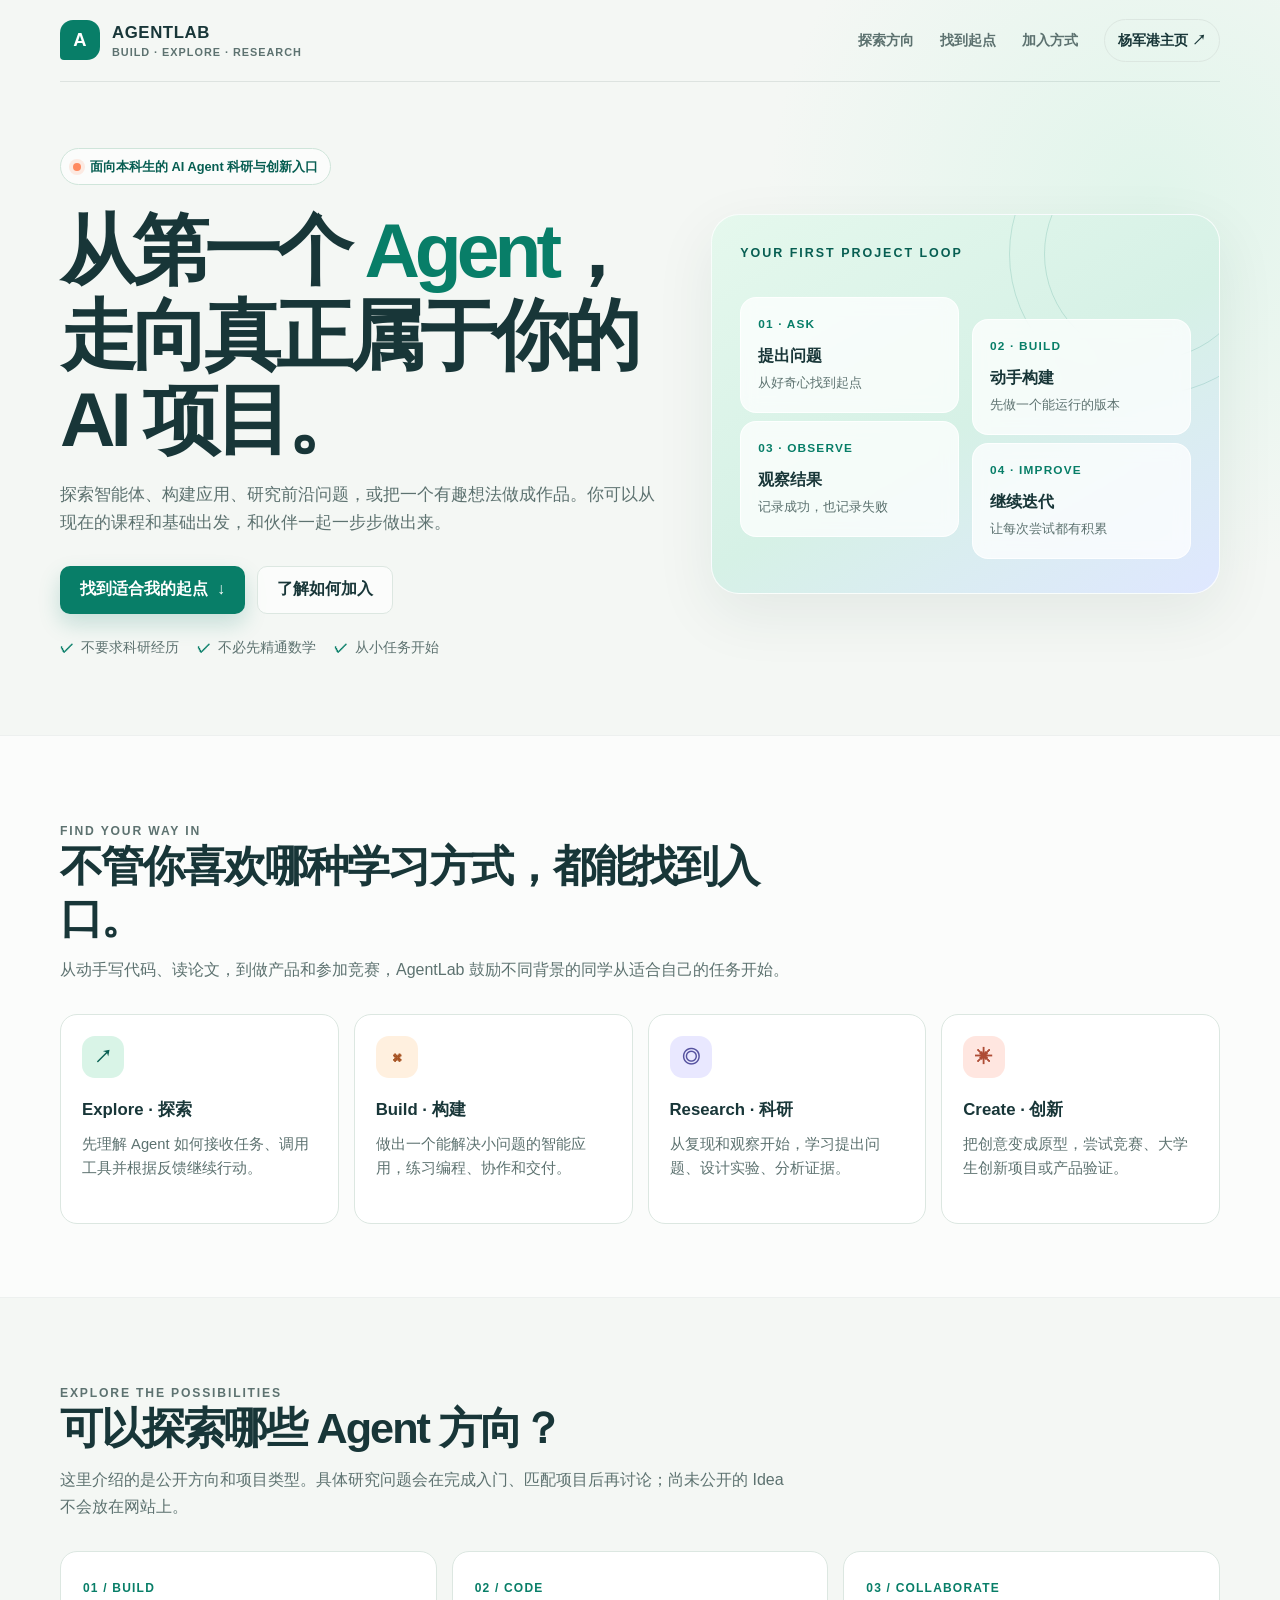
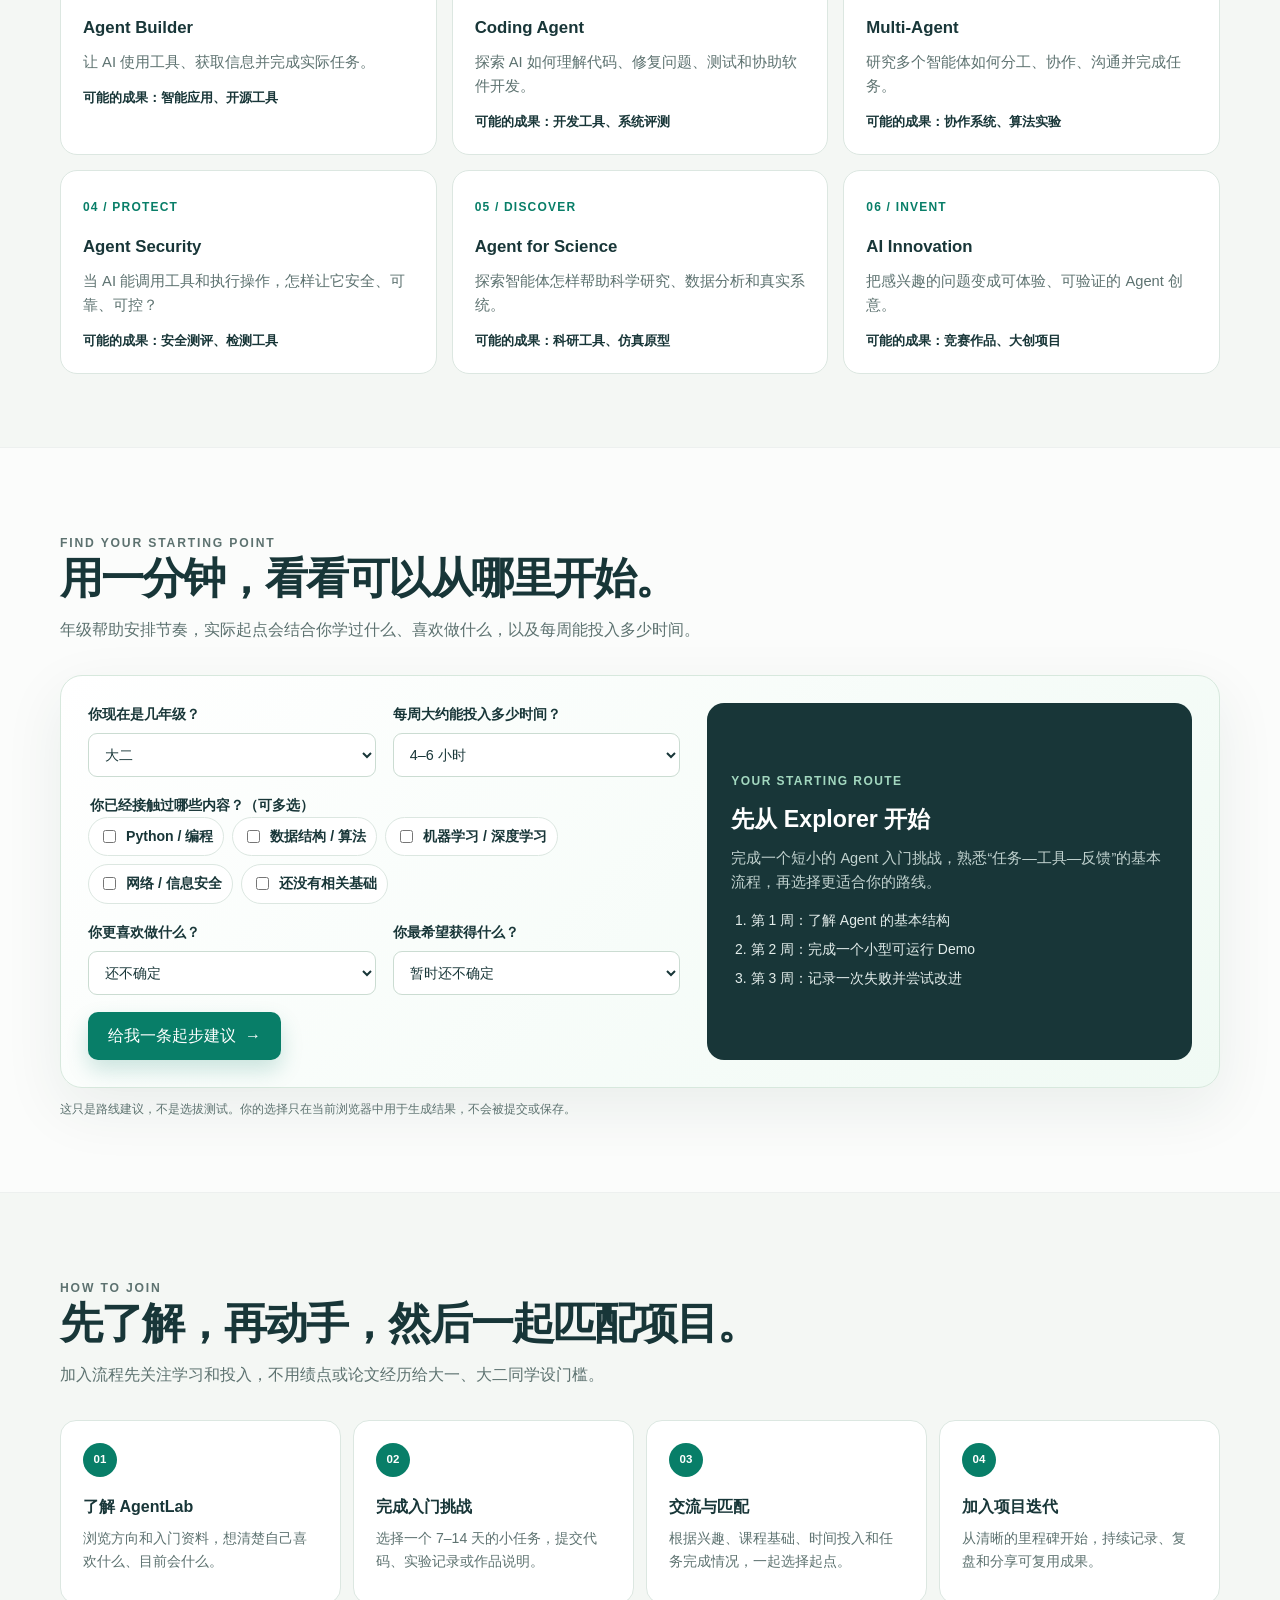
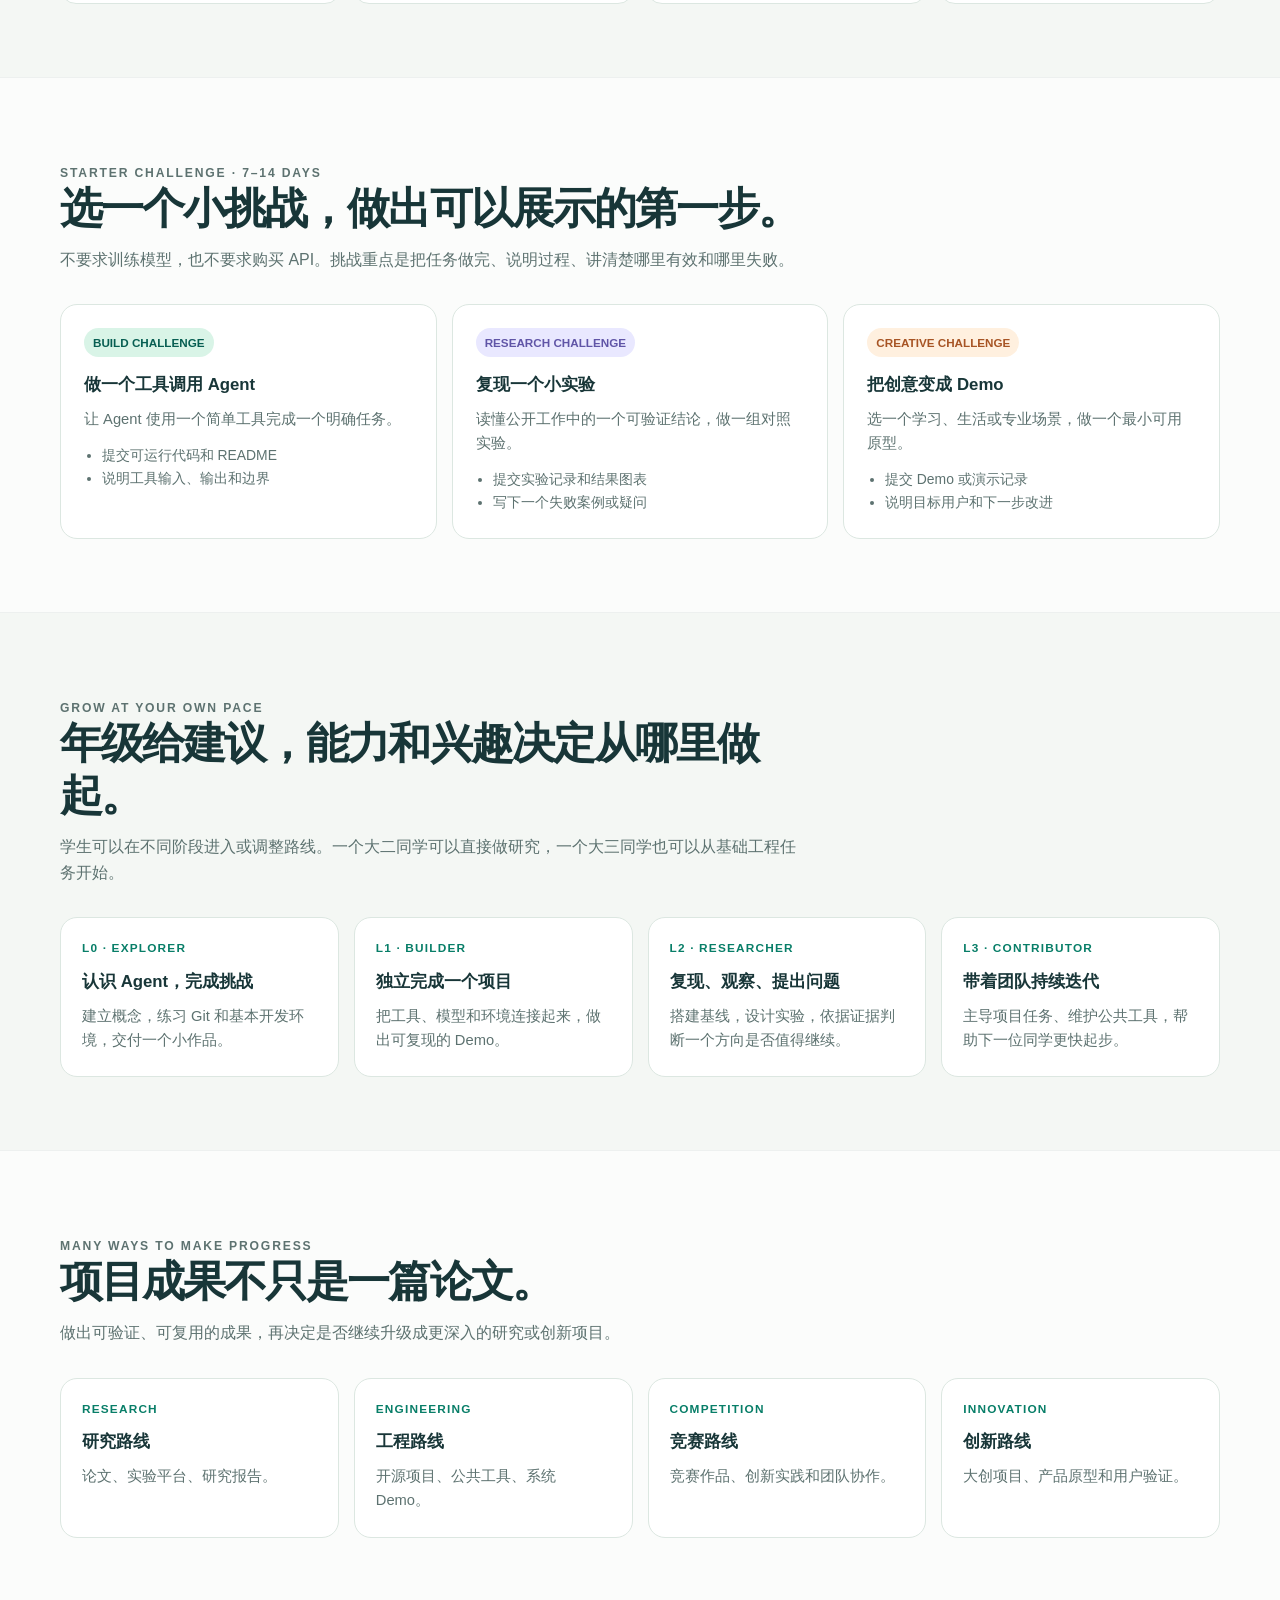
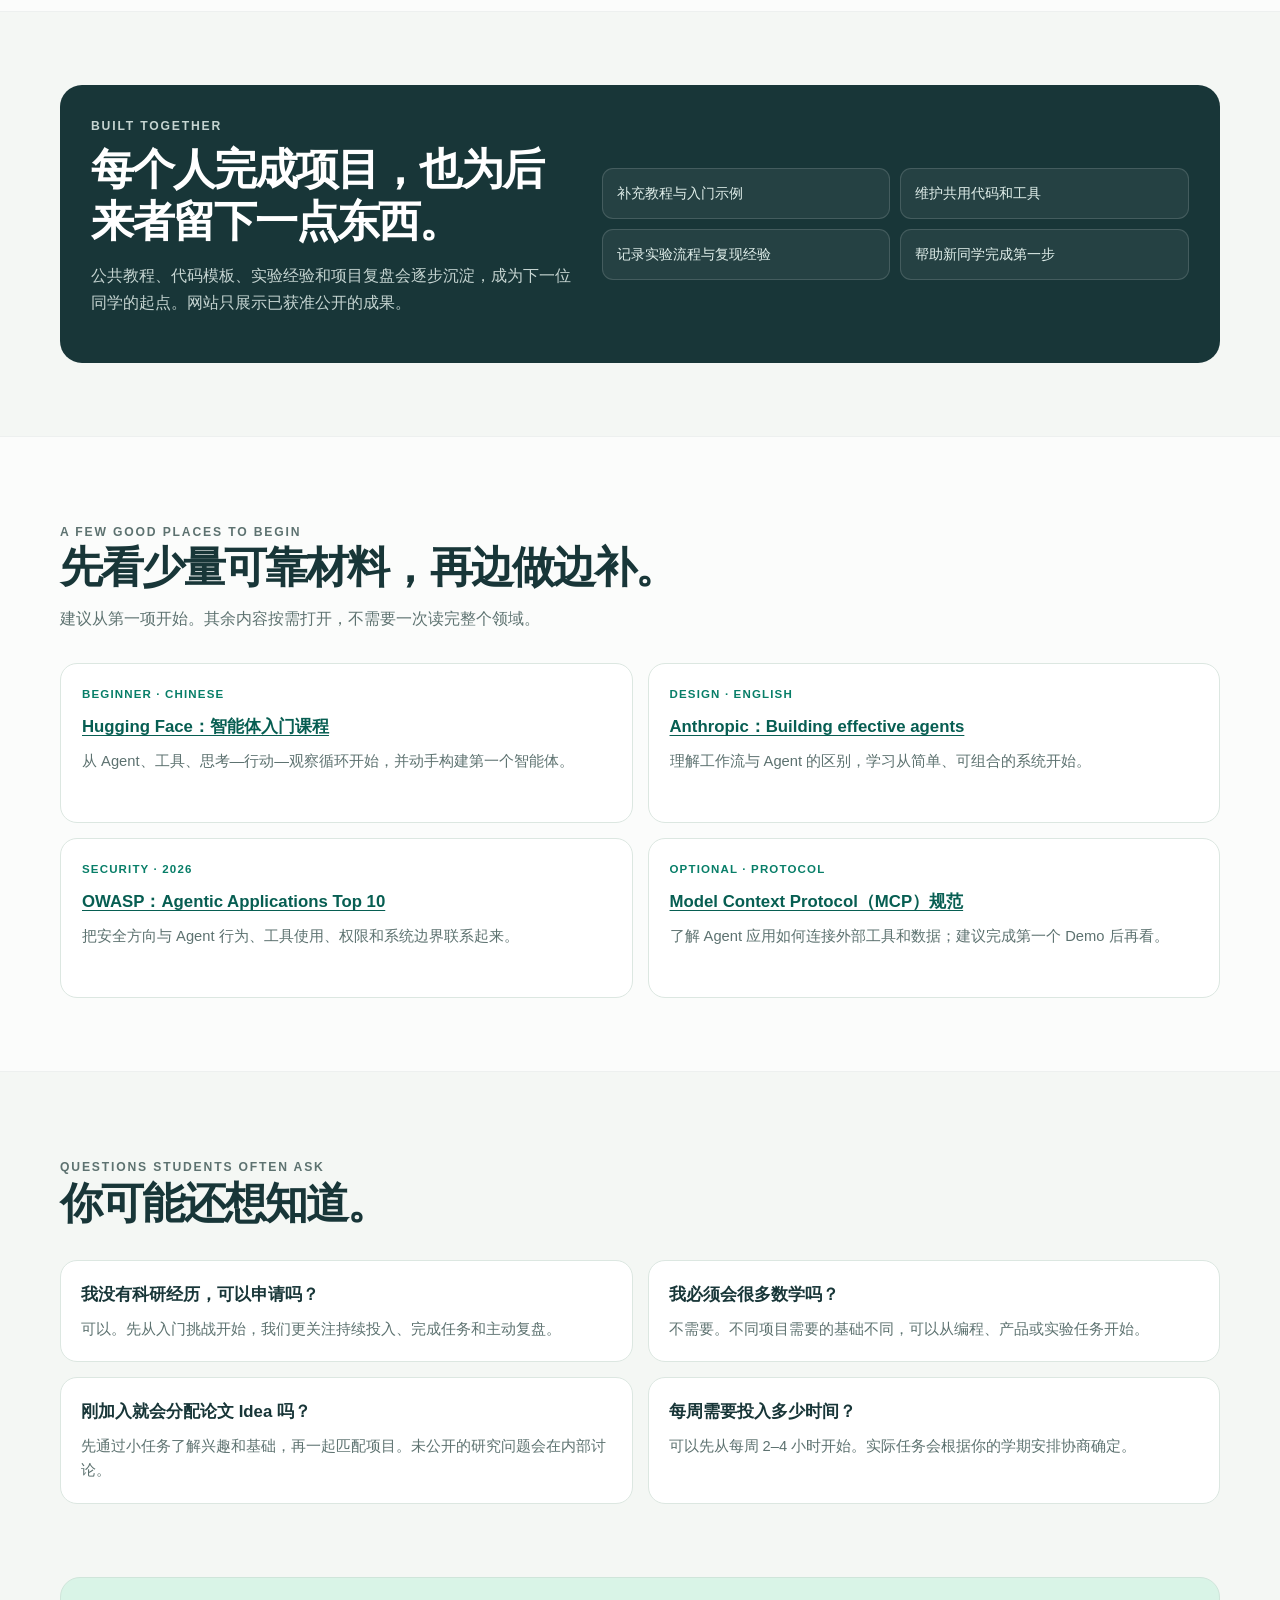
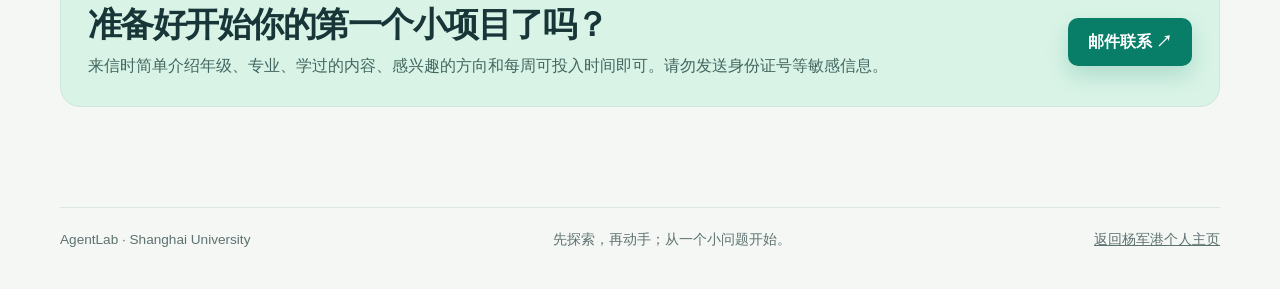
==== agentlab/index.html @ 65d6a950 "Add AgentLab undergraduate portal" ====
<!DOCTYPE html>
<html lang="zh-CN">
<head>
    <meta charset="UTF-8">
    <meta name="viewport" content="width=device-width, initial-scale=1.0">
    <meta name="description" content="AgentLab 面向本科生开放，从第一个 AI Agent 开始，探索科研、工程、竞赛与创新。">
    <meta name="theme-color" content="#f4f7f4">
    <title>AgentLab | 从第一个 Agent 开始</title>
    <style>
        :root {
            color-scheme: light;
            --ink: #183638;
            --muted: #5d7270;
            --paper: #f4f7f4;
            --card: #ffffff;
            --line: #dce7e1;
            --green: #087e68;
            --green-dark: #075e52;
            --mint: #d9f4e7;
            --orange: #ff895f;
            --lavender: #e9e8ff;
            --shadow: 0 20px 60px rgba(25, 59, 52, 0.08);
        }

        * { box-sizing: border-box; }

        html { scroll-behavior: smooth; }

        body {
            margin: 0;
            color: var(--ink);
            background:
                radial-gradient(circle at 90% 3%, rgba(217, 244, 231, 0.72), transparent 24rem),
                var(--paper);
            font-family: Inter, -apple-system, BlinkMacSystemFont, "Segoe UI", "PingFang SC", "Hiragino Sans GB", "Microsoft YaHei", sans-serif;
            line-height: 1.65;
        }

        a { color: inherit; }

        a:focus-visible, button:focus-visible, select:focus-visible, input:focus-visible {
            outline: 3px solid var(--orange);
            outline-offset: 3px;
        }

        .shell { width: min(1160px, calc(100% - 40px)); margin: 0 auto; }

        .topbar {
            display: flex;
            min-height: 82px;
            align-items: center;
            justify-content: space-between;
            gap: 24px;
            border-bottom: 1px solid rgba(24, 54, 56, 0.1);
        }

        .brand { display: flex; align-items: center; gap: 12px; text-decoration: none; }

        .brand-mark {
            display: grid;
            width: 40px;
            height: 40px;
            place-items: center;
            border-radius: 13px 13px 13px 4px;
            color: white;
            background: var(--green);
            font-size: 1.15rem;
            font-weight: 900;
        }

        .brand-name { font-size: 1.05rem; font-weight: 850; letter-spacing: 0.035em; }
        .brand-sub { display: block; margin-top: -3px; color: var(--muted); font-size: 0.68rem; font-weight: 600; letter-spacing: 0.09em; }

        .nav { display: flex; align-items: center; gap: 26px; }
        .nav a { color: var(--muted); font-size: 0.9rem; font-weight: 650; text-decoration: none; }
        .nav a:hover { color: var(--green); }
        .nav .home-link { padding: 9px 13px; border: 1px solid var(--line); border-radius: 999px; color: var(--ink); }

        .hero {
            display: grid;
            min-height: 570px;
            grid-template-columns: 1.08fr 0.92fr;
            align-items: center;
            gap: 54px;
            padding: 66px 0 76px;
        }

        .kicker {
            display: inline-flex;
            align-items: center;
            gap: 9px;
            padding: 7px 12px;
            border: 1px solid #cfe5da;
            border-radius: 999px;
            color: var(--green-dark);
            background: rgba(255, 255, 255, 0.7);
            font-size: 0.8rem;
            font-weight: 750;
        }

        .kicker-dot { width: 8px; height: 8px; border-radius: 50%; background: var(--orange); box-shadow: 0 0 0 4px rgba(255, 137, 95, 0.16); }

        h1 {
            max-width: 720px;
            margin: 23px 0 18px;
            font-size: clamp(2.75rem, 6vw, 5.05rem);
            line-height: 1.1;
            letter-spacing: -0.065em;
        }

        h1 .accent { color: var(--green); }

        .hero-copy { max-width: 600px; color: var(--muted); font-size: 1.08rem; }

        .hero-actions { display: flex; flex-wrap: wrap; align-items: center; gap: 12px; margin-top: 29px; }

        .button {
            display: inline-flex;
            min-height: 48px;
            align-items: center;
            justify-content: center;
            gap: 9px;
            padding: 0 19px;
            border: 1px solid transparent;
            border-radius: 10px;
            font-weight: 800;
            text-decoration: none;
            transition: transform 0.18s ease, box-shadow 0.18s ease, background 0.18s ease;
        }

        .button:hover { transform: translateY(-2px); }
        .button-primary { color: white; background: var(--green); box-shadow: 0 10px 22px rgba(8, 126, 104, 0.2); }
        .button-primary:hover { background: var(--green-dark); }
        .button-secondary { border-color: var(--line); color: var(--ink); background: rgba(255,255,255,0.65); }

        .hero-notes { display: flex; flex-wrap: wrap; gap: 10px 18px; margin-top: 23px; color: var(--muted); font-size: 0.86rem; }
        .hero-notes span::before { content: "✓"; margin-right: 7px; color: var(--green); font-weight: 900; }

        .visual-card {
            position: relative;
            overflow: hidden;
            min-height: 380px;
            padding: 28px;
            border: 1px solid rgba(255,255,255,0.82);
            border-radius: 28px;
            background: linear-gradient(150deg, #e5f8ed 0%, #d6f1e6 53%, #dfe7ff 100%);
            box-shadow: var(--shadow);
        }

        .visual-card::before, .visual-card::after {
            position: absolute;
            content: "";
            border: 1px solid rgba(8, 126, 104, 0.16);
            border-radius: 50%;
        }

        .visual-card::before { width: 280px; height: 280px; right: -72px; top: -102px; }
        .visual-card::after { width: 210px; height: 210px; right: -37px; top: -67px; }

        .visual-label { position: relative; z-index: 1; color: var(--green-dark); font-size: 0.78rem; font-weight: 850; letter-spacing: 0.16em; }

        .loop {
            position: relative;
            z-index: 1;
            display: grid;
            grid-template-columns: repeat(2, minmax(0, 1fr));
            gap: 13px;
            margin-top: 34px;
        }

        .loop-step {
            min-height: 112px;
            padding: 17px;
            border: 1px solid rgba(255,255,255,0.78);
            border-radius: 16px;
            background: rgba(255,255,255,0.75);
            backdrop-filter: blur(8px);
        }

        .loop-step:nth-child(2) { transform: translateY(22px); }
        .loop-step:nth-child(3) { transform: translateY(-5px); }
        .loop-step:nth-child(4) { transform: translateY(17px); }
        .loop-num { display: block; margin-bottom: 7px; color: var(--green); font-size: 0.74rem; font-weight: 900; letter-spacing: 0.1em; }
        .loop-step strong { display: block; font-size: 1.03rem; }
        .loop-step small { color: var(--muted); }

        .section { padding: 73px 0; }
        .section-white { background: rgba(255,255,255,0.68); border-top: 1px solid rgba(24,54,56,0.06); border-bottom: 1px solid rgba(24,54,56,0.06); }
        .section-heading { max-width: 740px; margin-bottom: 31px; }
        .section-kicker { margin: 0 0 8px; color: var(--green); font-size: 0.76rem; font-weight: 850; letter-spacing: 0.15em; text-transform: uppercase; }
        h2 { margin: 0; font-size: clamp(1.85rem, 4vw, 2.7rem); line-height: 1.2; letter-spacing: -0.045em; }
        .section-heading p { margin: 12px 0 0; color: var(--muted); }

        .path-cards, .direction-grid, .challenge-grid, .track-grid, .resource-grid, .faq-grid {
            display: grid;
            grid-template-columns: repeat(4, minmax(0, 1fr));
            gap: 15px;
        }

        .path-card, .direction-card, .challenge-card, .track-card, .resource-card, .faq-card {
            border: 1px solid var(--line);
            border-radius: 17px;
            background: var(--card);
        }

        .path-card { min-height: 210px; padding: 21px; }
        .card-icon { display: grid; width: 42px; height: 42px; place-items: center; margin-bottom: 18px; border-radius: 13px; color: var(--green-dark); background: var(--mint); font-size: 1.1rem; font-weight: 900; }
        .path-card:nth-child(2) .card-icon { background: #fff0df; color: #a75424; }
        .path-card:nth-child(3) .card-icon { background: var(--lavender); color: #5652a0; }
        .path-card:nth-child(4) .card-icon { background: #ffe6e0; color: #ae4c35; }
        .path-card h3, .direction-card h3, .challenge-card h3, .track-card h3, .resource-card h3, .faq-card h3 { margin: 0 0 8px; font-size: 1.05rem; }
        .path-card p, .direction-card p, .challenge-card p, .track-card p, .resource-card p, .faq-card p { margin: 0; color: var(--muted); font-size: 0.92rem; }

        .direction-grid { grid-template-columns: repeat(3, minmax(0, 1fr)); }
        .direction-card { position: relative; min-height: 190px; padding: 22px; }
        .direction-index { display: inline-block; margin-bottom: 15px; color: var(--green); font-size: 0.75rem; font-weight: 900; letter-spacing: 0.1em; }
        .direction-card .deliverable { display: block; margin-top: 13px; color: var(--ink); font-size: 0.8rem; font-weight: 750; }

        .path-finder {
            display: grid;
            grid-template-columns: minmax(0, 1.1fr) minmax(260px, 0.9fr);
            gap: 27px;
            padding: 27px;
            border: 1px solid #d7e8dd;
            border-radius: 22px;
            background: linear-gradient(135deg, #fff 0%, #f0faf4 100%);
            box-shadow: var(--shadow);
        }

        .finder-form { display: grid; grid-template-columns: repeat(2, minmax(0, 1fr)); gap: 17px; }
        .field { display: flex; flex-direction: column; gap: 7px; }
        .field-full { grid-column: 1 / -1; }
        .field label, .field legend { color: var(--ink); font-size: 0.88rem; font-weight: 800; }
        .field select { width: 100%; min-height: 44px; padding: 0 12px; border: 1px solid #cbdcd2; border-radius: 9px; color: var(--ink); background: white; font: inherit; font-size: 0.9rem; }
        fieldset.field { min-width: 0; margin: 0; padding: 0; border: 0; }
        .checks { display: flex; flex-wrap: wrap; gap: 8px; }
        .check-option { display: inline-flex; align-items: center; gap: 7px; padding: 7px 10px; border: 1px solid var(--line); border-radius: 999px; color: var(--muted); background: white; font-size: 0.82rem; }
        .check-option input { accent-color: var(--green); }
        .finder-submit { justify-self: start; cursor: pointer; font: inherit; }

        .recommendation { display: flex; flex-direction: column; justify-content: center; min-height: 100%; padding: 24px; border-radius: 17px; color: white; background: var(--ink); }
        .recommendation .result-label { color: #a3d8c0; font-size: 0.75rem; font-weight: 850; letter-spacing: 0.12em; }
        .recommendation h3 { margin: 8px 0; font-size: 1.45rem; }
        .recommendation p { margin: 0; color: #c1d2cf; font-size: 0.91rem; }
        .recommendation ol { margin: 15px 0 0; padding-left: 1.2rem; color: #e3edeb; font-size: 0.87rem; }
        .recommendation li + li { margin-top: 6px; }
        .privacy-note { margin: 11px 0 0; color: var(--muted); font-size: 0.78rem; }

        .steps { display: grid; grid-template-columns: repeat(4, minmax(0, 1fr)); gap: 12px; counter-reset: step; }
        .step { position: relative; min-height: 184px; padding: 22px; border: 1px solid var(--line); border-radius: 16px; background: white; counter-increment: step; }
        .step::before { display: grid; width: 34px; height: 34px; place-items: center; margin-bottom: 17px; border-radius: 50%; color: white; background: var(--green); content: counter(step, decimal-leading-zero); font-size: 0.72rem; font-weight: 900; }
        .step h3 { margin: 0 0 7px; font-size: 1rem; }
        .step p { margin: 0; color: var(--muted); font-size: 0.88rem; }

        .challenge-grid { grid-template-columns: repeat(3, minmax(0, 1fr)); }
        .challenge-card { min-height: 235px; padding: 23px; }
        .tag { display: inline-block; margin-bottom: 14px; padding: 5px 9px; border-radius: 999px; color: var(--green-dark); background: var(--mint); font-size: 0.73rem; font-weight: 850; }
        .challenge-card:nth-child(2) .tag { color: #6055a7; background: var(--lavender); }
        .challenge-card:nth-child(3) .tag { color: #a75424; background: #fff0df; }
        .challenge-card ul { margin: 13px 0 0; padding-left: 1.1rem; color: var(--muted); font-size: 0.87rem; }

        .track-grid { grid-template-columns: repeat(4, minmax(0, 1fr)); }
        .track-card { min-height: 160px; padding: 21px; }
        .track-card .track-type { display: block; margin-bottom: 9px; color: var(--green); font-size: 0.74rem; font-weight: 900; letter-spacing: 0.1em; text-transform: uppercase; }

        .contribution {
            display: grid;
            grid-template-columns: 0.9fr 1.1fr;
            gap: 30px;
            align-items: center;
            padding: 31px;
            border-radius: 22px;
            color: white;
            background: var(--ink);
        }

        .contribution h2 { color: white; }
        .contribution p { color: #c5d4d1; }
        .contribution-list { display: grid; grid-template-columns: repeat(2, minmax(0, 1fr)); gap: 10px; }
        .contribution-item { padding: 13px 14px; border: 1px solid rgba(255,255,255,0.14); border-radius: 11px; color: #e1efeb; background: rgba(255,255,255,0.06); font-size: 0.88rem; }

        .resource-grid { grid-template-columns: repeat(2, minmax(0, 1fr)); }
        .resource-card { min-height: 160px; padding: 21px; }
        .resource-card a { color: var(--green-dark); font-weight: 800; text-decoration-thickness: 1px; text-underline-offset: 3px; }
        .resource-meta { display: block; margin-bottom: 9px; color: var(--green); font-size: 0.72rem; font-weight: 900; letter-spacing: 0.1em; text-transform: uppercase; }

        .faq-grid { grid-template-columns: repeat(2, minmax(0, 1fr)); }
        .faq-card { padding: 20px; }

        .join-panel { display: flex; align-items: center; justify-content: space-between; gap: 25px; padding: 27px; border: 1px solid #cfe5da; border-radius: 20px; background: var(--mint); }
        .join-panel h2 { font-size: clamp(1.55rem, 3vw, 2.1rem); }
        .join-panel p { margin: 8px 0 0; color: #436660; }
        .join-panel .button { flex: 0 0 auto; color: white; }

        footer { padding: 27px 0 37px; color: var(--muted); font-size: 0.85rem; }
        .footer-inner { display: flex; justify-content: space-between; gap: 20px; border-top: 1px solid var(--line); padding-top: 21px; }

        @media (max-width: 900px) {
            .hero { grid-template-columns: 1fr 0.85fr; gap: 25px; }
            .path-cards, .track-grid { grid-template-columns: repeat(2, minmax(0, 1fr)); }
            .direction-grid { grid-template-columns: repeat(2, minmax(0, 1fr)); }
            .path-finder { grid-template-columns: 1fr; }
        }

        @media (max-width: 680px) {
            .shell { width: min(100% - 28px, 560px); }
            .topbar { min-height: 70px; }
            .nav { gap: 12px; }
            .nav a:not(.home-link) { display: none; }
            .nav .home-link { padding: 7px 10px; font-size: 0.8rem; }
            .hero { min-height: auto; grid-template-columns: 1fr; gap: 32px; padding: 50px 0 55px; }
            h1 { max-width: 580px; font-size: clamp(2.65rem, 12vw, 4.2rem); }
            .hero-copy { font-size: 1rem; }
            .visual-card { min-height: 350px; padding: 22px; }
            .loop-step { min-height: 100px; padding: 14px; }
            .section { padding: 55px 0; }
            .path-cards, .direction-grid, .challenge-grid, .track-grid, .resource-grid, .faq-grid, .steps { grid-template-columns: 1fr; }
            .path-card, .direction-card, .challenge-card, .track-card, .step { min-height: auto; }
            .path-finder { padding: 18px; }
            .finder-form { grid-template-columns: 1fr; }
            .field-full { grid-column: auto; }
            .recommendation { min-height: 250px; }
            .contribution { grid-template-columns: 1fr; padding: 23px; }
            .contribution-list { grid-template-columns: 1fr; }
            .join-panel { align-items: flex-start; flex-direction: column; }
            .footer-inner { flex-direction: column; }
        }

        @media (prefers-reduced-motion: reduce) {
            html { scroll-behavior: auto; }
            *, *::before, *::after { transition-duration: 0.01ms !important; }
        }
    </style>
</head>
<body>
    <header class="shell topbar">
        <a class="brand" href="#top" aria-label="AgentLab 首页">
            <span class="brand-mark" aria-hidden="true">A</span>
            <span><span class="brand-name">AGENTLAB</span><span class="brand-sub">BUILD · EXPLORE · RESEARCH</span></span>
        </a>
        <nav class="nav" aria-label="主导航">
            <a href="#directions">探索方向</a>
            <a href="#pathfinder">找到起点</a>
            <a href="#join">加入方式</a>
            <a class="home-link" href="../">杨军港主页 ↗</a>
        </nav>
    </header>

    <main id="top">
        <section class="shell hero" aria-labelledby="hero-title">
            <div>
                <div class="kicker"><span class="kicker-dot" aria-hidden="true"></span>面向本科生的 AI Agent 科研与创新入口</div>
                <h1 id="hero-title">从第一个 <span class="accent">Agent</span>，走向真正属于你的 AI 项目。</h1>
                <p class="hero-copy">探索智能体、构建应用、研究前沿问题，或把一个有趣想法做成作品。你可以从现在的课程和基础出发，和伙伴一起一步步做出来。</p>
                <div class="hero-actions">
                    <a class="button button-primary" href="#pathfinder">找到适合我的起点 <span aria-hidden="true">↓</span></a>
                    <a class="button button-secondary" href="#join">了解如何加入</a>
                </div>
                <div class="hero-notes">
                    <span>不要求科研经历</span>
                    <span>不必先精通数学</span>
                    <span>从小任务开始</span>
                </div>
            </div>
            <div class="visual-card" aria-label="Agent 项目迭代流程：提出问题、构建、观察结果、改进">
                <div class="visual-label">YOUR FIRST PROJECT LOOP</div>
                <div class="loop">
                    <div class="loop-step"><span class="loop-num">01 · ASK</span><strong>提出问题</strong><small>从好奇心找到起点</small></div>
                    <div class="loop-step"><span class="loop-num">02 · BUILD</span><strong>动手构建</strong><small>先做一个能运行的版本</small></div>
                    <div class="loop-step"><span class="loop-num">03 · OBSERVE</span><strong>观察结果</strong><small>记录成功，也记录失败</small></div>
                    <div class="loop-step"><span class="loop-num">04 · IMPROVE</span><strong>继续迭代</strong><small>让每次尝试都有积累</small></div>
                </div>
            </div>
        </section>

        <section class="section section-white" id="ways">
            <div class="shell">
                <div class="section-heading">
                    <p class="section-kicker">Find your way in</p>
                    <h2>不管你喜欢哪种学习方式，都能找到入口。</h2>
                    <p>从动手写代码、读论文，到做产品和参加竞赛，AgentLab 鼓励不同背景的同学从适合自己的任务开始。</p>
                </div>
                <div class="path-cards">
                    <article class="path-card"><div class="card-icon" aria-hidden="true">↗</div><h3>Explore · 探索</h3><p>先理解 Agent 如何接收任务、调用工具并根据反馈继续行动。</p></article>
                    <article class="path-card"><div class="card-icon" aria-hidden="true">⌘</div><h3>Build · 构建</h3><p>做出一个能解决小问题的智能应用，练习编程、协作和交付。</p></article>
                    <article class="path-card"><div class="card-icon" aria-hidden="true">◎</div><h3>Research · 科研</h3><p>从复现和观察开始，学习提出问题、设计实验、分析证据。</p></article>
                    <article class="path-card"><div class="card-icon" aria-hidden="true">✳</div><h3>Create · 创新</h3><p>把创意变成原型，尝试竞赛、大学生创新项目或产品验证。</p></article>
                </div>
            </div>
        </section>

        <section class="section" id="directions">
            <div class="shell">
                <div class="section-heading">
                    <p class="section-kicker">Explore the possibilities</p>
                    <h2>可以探索哪些 Agent 方向？</h2>
                    <p>这里介绍的是公开方向和项目类型。具体研究问题会在完成入门、匹配项目后再讨论；尚未公开的 Idea 不会放在网站上。</p>
                </div>
                <div class="direction-grid">
                    <article class="direction-card"><span class="direction-index">01 / BUILD</span><h3>Agent Builder</h3><p>让 AI 使用工具、获取信息并完成实际任务。</p><span class="deliverable">可能的成果：智能应用、开源工具</span></article>
                    <article class="direction-card"><span class="direction-index">02 / CODE</span><h3>Coding Agent</h3><p>探索 AI 如何理解代码、修复问题、测试和协助软件开发。</p><span class="deliverable">可能的成果：开发工具、系统评测</span></article>
                    <article class="direction-card"><span class="direction-index">03 / COLLABORATE</span><h3>Multi-Agent</h3><p>研究多个智能体如何分工、协作、沟通并完成任务。</p><span class="deliverable">可能的成果：协作系统、算法实验</span></article>
                    <article class="direction-card"><span class="direction-index">04 / PROTECT</span><h3>Agent Security</h3><p>当 AI 能调用工具和执行操作，怎样让它安全、可靠、可控？</p><span class="deliverable">可能的成果：安全测评、检测工具</span></article>
                    <article class="direction-card"><span class="direction-index">05 / DISCOVER</span><h3>Agent for Science</h3><p>探索智能体怎样帮助科学研究、数据分析和真实系统。</p><span class="deliverable">可能的成果：科研工具、仿真原型</span></article>
                    <article class="direction-card"><span class="direction-index">06 / INVENT</span><h3>AI Innovation</h3><p>把感兴趣的问题变成可体验、可验证的 Agent 创意。</p><span class="deliverable">可能的成果：竞赛作品、大创项目</span></article>
                </div>
            </div>
        </section>

        <section class="section section-white" id="pathfinder">
            <div class="shell">
                <div class="section-heading">
                    <p class="section-kicker">Find your starting point</p>
                    <h2>用一分钟，看看可以从哪里开始。</h2>
                    <p>年级帮助安排节奏，实际起点会结合你学过什么、喜欢做什么，以及每周能投入多少时间。</p>
                </div>
                <div class="path-finder">
                    <form class="finder-form" id="path-form">
                        <div class="field">
                            <label for="grade">你现在是几年级？</label>
                            <select id="grade" name="grade"><option value="大一">大一</option><option value="大二" selected>大二</option><option value="大三">大三</option><option value="大四">大四</option><option value="其他">其他</option></select>
                        </div>
                        <div class="field">
                            <label for="hours">每周大约能投入多少时间？</label>
                            <select id="hours" name="hours"><option value="2–4 小时">2–4 小时</option><option value="4–6 小时" selected>4–6 小时</option><option value="6–10 小时">6–10 小时</option><option value="10 小时以上">10 小时以上</option></select>
                        </div>
                        <fieldset class="field field-full">
                            <legend>你已经接触过哪些内容？（可多选）</legend>
                            <div class="checks">
                                <label class="check-option"><input type="checkbox" name="skill" value="code"> Python / 编程</label>
                                <label class="check-option"><input type="checkbox" name="skill" value="algo"> 数据结构 / 算法</label>
                                <label class="check-option"><input type="checkbox" name="skill" value="ml"> 机器学习 / 深度学习</label>
                                <label class="check-option"><input type="checkbox" name="skill" value="security"> 网络 / 信息安全</label>
                                <label class="check-option"><input type="checkbox" name="skill" value="none"> 还没有相关基础</label>
                            </div>
                        </fieldset>
                        <div class="field">
                            <label for="interest">你更喜欢做什么？</label>
                            <select id="interest" name="interest"><option value="build">动手写代码</option><option value="research">读论文、分析问题</option><option value="algorithm">算法与数学</option><option value="product">做产品、参加竞赛</option><option value="unsure" selected>还不确定</option></select>
                        </div>
                        <div class="field">
                            <label for="goal">你最希望获得什么？</label>
                            <select id="goal" name="goal"><option value="demo">做出一个作品</option><option value="research">学习科研方法</option><option value="paper">尝试论文研究</option><option value="competition">参加竞赛 / 大创</option><option value="unsure" selected>暂时还不确定</option></select>
                        </div>
                        <button class="button button-primary finder-submit field-full" type="submit">给我一条起步建议 <span aria-hidden="true">→</span></button>
                    </form>
                    <aside class="recommendation" id="recommendation" aria-live="polite">
                        <span class="result-label">YOUR STARTING ROUTE</span>
                        <h3>先从 Explorer 开始</h3>
                        <p>完成一个短小的 Agent 入门挑战，熟悉“任务—工具—反馈”的基本流程，再选择更适合你的路线。</p>
                        <ol><li>第 1 周：了解 Agent 的基本结构</li><li>第 2 周：完成一个小型可运行 Demo</li><li>第 3 周：记录一次失败并尝试改进</li></ol>
                    </aside>
                </div>
                <p class="privacy-note">这只是路线建议，不是选拔测试。你的选择只在当前浏览器中用于生成结果，不会被提交或保存。</p>
            </div>
        </section>

        <section class="section" id="join">
            <div class="shell">
                <div class="section-heading">
                    <p class="section-kicker">How to join</p>
                    <h2>先了解，再动手，然后一起匹配项目。</h2>
                    <p>加入流程先关注学习和投入，不用绩点或论文经历给大一、大二同学设门槛。</p>
                </div>
                <div class="steps">
                    <article class="step"><h3>了解 AgentLab</h3><p>浏览方向和入门资料，想清楚自己喜欢什么、目前会什么。</p></article>
                    <article class="step"><h3>完成入门挑战</h3><p>选择一个 7–14 天的小任务，提交代码、实验记录或作品说明。</p></article>
                    <article class="step"><h3>交流与匹配</h3><p>根据兴趣、课程基础、时间投入和任务完成情况，一起选择起点。</p></article>
                    <article class="step"><h3>加入项目迭代</h3><p>从清晰的里程碑开始，持续记录、复盘和分享可复用成果。</p></article>
                </div>
            </div>
        </section>

        <section class="section section-white" id="starter">
            <div class="shell">
                <div class="section-heading">
                    <p class="section-kicker">Starter challenge · 7–14 days</p>
                    <h2>选一个小挑战，做出可以展示的第一步。</h2>
                    <p>不要求训练模型，也不要求购买 API。挑战重点是把任务做完、说明过程、讲清楚哪里有效和哪里失败。</p>
                </div>
                <div class="challenge-grid">
                    <article class="challenge-card"><span class="tag">BUILD CHALLENGE</span><h3>做一个工具调用 Agent</h3><p>让 Agent 使用一个简单工具完成一个明确任务。</p><ul><li>提交可运行代码和 README</li><li>说明工具输入、输出和边界</li></ul></article>
                    <article class="challenge-card"><span class="tag">RESEARCH CHALLENGE</span><h3>复现一个小实验</h3><p>读懂公开工作中的一个可验证结论，做一组对照实验。</p><ul><li>提交实验记录和结果图表</li><li>写下一个失败案例或疑问</li></ul></article>
                    <article class="challenge-card"><span class="tag">CREATIVE CHALLENGE</span><h3>把创意变成 Demo</h3><p>选一个学习、生活或专业场景，做一个最小可用原型。</p><ul><li>提交 Demo 或演示记录</li><li>说明目标用户和下一步改进</li></ul></article>
                </div>
            </div>
        </section>

        <section class="section" id="growth">
            <div class="shell">
                <div class="section-heading">
                    <p class="section-kicker">Grow at your own pace</p>
                    <h2>年级给建议，能力和兴趣决定从哪里做起。</h2>
                    <p>学生可以在不同阶段进入或调整路线。一个大二同学可以直接做研究，一个大三同学也可以从基础工程任务开始。</p>
                </div>
                <div class="track-grid">
                    <article class="track-card"><span class="track-type">L0 · Explorer</span><h3>认识 Agent，完成挑战</h3><p>建立概念，练习 Git 和基本开发环境，交付一个小作品。</p></article>
                    <article class="track-card"><span class="track-type">L1 · Builder</span><h3>独立完成一个项目</h3><p>把工具、模型和环境连接起来，做出可复现的 Demo。</p></article>
                    <article class="track-card"><span class="track-type">L2 · Researcher</span><h3>复现、观察、提出问题</h3><p>搭建基线，设计实验，依据证据判断一个方向是否值得继续。</p></article>
                    <article class="track-card"><span class="track-type">L3 · Contributor</span><h3>带着团队持续迭代</h3><p>主导项目任务、维护公共工具，帮助下一位同学更快起步。</p></article>
                </div>
            </div>
        </section>

        <section class="section section-white" id="outcomes">
            <div class="shell">
                <div class="section-heading">
                    <p class="section-kicker">Many ways to make progress</p>
                    <h2>项目成果不只是一篇论文。</h2>
                    <p>做出可验证、可复用的成果，再决定是否继续升级成更深入的研究或创新项目。</p>
                </div>
                <div class="track-grid">
                    <article class="track-card"><span class="track-type">Research</span><h3>研究路线</h3><p>论文、实验平台、研究报告。</p></article>
                    <article class="track-card"><span class="track-type">Engineering</span><h3>工程路线</h3><p>开源项目、公共工具、系统 Demo。</p></article>
                    <article class="track-card"><span class="track-type">Competition</span><h3>竞赛路线</h3><p>竞赛作品、创新实践和团队协作。</p></article>
                    <article class="track-card"><span class="track-type">Innovation</span><h3>创新路线</h3><p>大创项目、产品原型和用户验证。</p></article>
                </div>
            </div>
        </section>

        <section class="section" id="community">
            <div class="shell contribution">
                <div>
                    <p class="section-kicker">Built together</p>
                    <h2>每个人完成项目，也为后来者留下一点东西。</h2>
                    <p>公共教程、代码模板、实验经验和项目复盘会逐步沉淀，成为下一位同学的起点。网站只展示已获准公开的成果。</p>
                </div>
                <div class="contribution-list">
                    <div class="contribution-item">补充教程与入门示例</div>
                    <div class="contribution-item">维护共用代码和工具</div>
                    <div class="contribution-item">记录实验流程与复现经验</div>
                    <div class="contribution-item">帮助新同学完成第一步</div>
                </div>
            </div>
        </section>

        <section class="section section-white" id="resources">
            <div class="shell">
                <div class="section-heading">
                    <p class="section-kicker">A few good places to begin</p>
                    <h2>先看少量可靠材料，再边做边补。</h2>
                    <p>建议从第一项开始。其余内容按需打开，不需要一次读完整个领域。</p>
                </div>
                <div class="resource-grid">
                    <article class="resource-card"><span class="resource-meta">Beginner · Chinese</span><h3><a href="https://huggingface.co/learn/agents-course/zh-CN/unit1/introduction" target="_blank" rel="noopener noreferrer">Hugging Face：智能体入门课程</a></h3><p>从 Agent、工具、思考—行动—观察循环开始，并动手构建第一个智能体。</p></article>
                    <article class="resource-card"><span class="resource-meta">Design · English</span><h3><a href="https://www.anthropic.com/engineering/building-effective-agents" target="_blank" rel="noopener noreferrer">Anthropic：Building effective agents</a></h3><p>理解工作流与 Agent 的区别，学习从简单、可组合的系统开始。</p></article>
                    <article class="resource-card"><span class="resource-meta">Security · 2026</span><h3><a href="https://genai.owasp.org/resource/owasp-top-10-for-agentic-applications-for-2026/" target="_blank" rel="noopener noreferrer">OWASP：Agentic Applications Top 10</a></h3><p>把安全方向与 Agent 行为、工具使用、权限和系统边界联系起来。</p></article>
                    <article class="resource-card"><span class="resource-meta">Optional · Protocol</span><h3><a href="https://modelcontextprotocol.io/specification/2026-07-28" target="_blank" rel="noopener noreferrer">Model Context Protocol（MCP）规范</a></h3><p>了解 Agent 应用如何连接外部工具和数据；建议完成第一个 Demo 后再看。</p></article>
                </div>
            </div>
        </section>

        <section class="section" id="faq">
            <div class="shell">
                <div class="section-heading">
                    <p class="section-kicker">Questions students often ask</p>
                    <h2>你可能还想知道。</h2>
                </div>
                <div class="faq-grid">
                    <article class="faq-card"><h3>我没有科研经历，可以申请吗？</h3><p>可以。先从入门挑战开始，我们更关注持续投入、完成任务和主动复盘。</p></article>
                    <article class="faq-card"><h3>我必须会很多数学吗？</h3><p>不需要。不同项目需要的基础不同，可以从编程、产品或实验任务开始。</p></article>
                    <article class="faq-card"><h3>刚加入就会分配论文 Idea 吗？</h3><p>先通过小任务了解兴趣和基础，再一起匹配项目。未公开的研究问题会在内部讨论。</p></article>
                    <article class="faq-card"><h3>每周需要投入多少时间？</h3><p>可以先从每周 2–4 小时开始。实际任务会根据你的学期安排协商确定。</p></article>
                </div>
            </div>
        </section>

        <section class="shell section" style="padding-top:0;" aria-labelledby="join-title">
            <div class="join-panel">
                <div>
                    <h2 id="join-title">准备好开始你的第一个小项目了吗？</h2>
                    <p>来信时简单介绍年级、专业、学过的内容、感兴趣的方向和每周可投入时间即可。请勿发送身份证号等敏感信息。</p>
                </div>
                <a class="button button-primary" href="mailto:yangjungang@shu.edu.cn?subject=AgentLab%20%E5%8A%A0%E5%85%A5%E5%92%A8%E8%AF%A2">邮件联系 ↗</a>
            </div>
        </section>
    </main>

    <footer class="shell">
        <div class="footer-inner">
            <span>AgentLab · Shanghai University</span>
            <span>先探索，再动手；从一个小问题开始。</span>
            <a href="../">返回杨军港个人主页</a>
        </div>
    </footer>

    <script>
        const routeDetails = {
            explorer: {
                title: "先从 Explorer 开始",
                copy: "先熟悉 Agent 的基本流程，做出一个可运行的小 Demo，再决定想继续学什么。",
                plan: ["第 1 周：了解 Agent、工具和反馈循环", "第 2 周：完成入门挑战中的一个小任务", "第 3 周：记录一次失败并尝试改进"]
            },
            builder: {
                title: "推荐路线：Agent Builder",
                copy: "你可以把编程基础用在工具调用、Agent 应用和软件工程任务上。先交付小系统，再逐步增加功能。",
                plan: ["第 1 周：读入门材料并运行示例", "第 2 周：增加一个自己设计的工具", "第 3–4 周：写 README、测试并提交改进"]
            },
            research: {
                title: "推荐路线：Research Explorer",
                copy: "从一篇易读论文或一个公开基线开始，练习提出问题和验证证据。第一步不需要原创算法。",
                plan: ["第 1 周：选定一个小问题，读一篇入门材料", "第 2 周：跑通公开示例或基线", "第 3–4 周：做一组对照并写下观察"]
            },
            security: {
                title: "推荐路线：Agent Security Builder",
                copy: "可以从一个受控、无真实数据的小型 Agent 开始，观察工具权限、输入和执行边界。",
                plan: ["第 1 周：理解 Agent 如何调用工具", "第 2 周：搭建一个隔离的玩具场景", "第 3–4 周：记录风险案例并验证保护措施"]
            },
            create: {
                title: "推荐路线：AI Innovation",
                copy: "从一个具体用户问题出发，先做最小原型，再验证它是否真的有用。",
                plan: ["第 1 周：描述用户和要解决的问题", "第 2 周：画出交互流程并做最小 Demo", "第 3–4 周：找同学试用并记录改进"]
            }
        };

        document.getElementById("path-form").addEventListener("submit", (event) => {
            event.preventDefault();
            const form = event.currentTarget;
            const values = new FormData(form);
            const skills = values.getAll("skill");
            const interest = values.get("interest");
            const goal = values.get("goal");
            let route = "explorer";

            if (goal === "paper" || goal === "research" || interest === "research" || interest === "algorithm") {
                route = "research";
            } else if (goal === "competition" || interest === "product") {
                route = "create";
            } else if (skills.includes("security")) {
                route = "security";
            } else if (skills.includes("code") || skills.includes("algo") || interest === "build") {
                route = "builder";
            }

            const details = routeDetails[route];
            const result = document.getElementById("recommendation");
            result.querySelector("h3").textContent = details.title;
            result.querySelector("p").textContent = `${values.get("grade")} · 每周 ${values.get("hours")}。${details.copy}`;
            const list = result.querySelector("ol");
            list.replaceChildren(...details.plan.map((item) => {
                const li = document.createElement("li");
                li.textContent = item;
                return li;
            }));
        });
    </script>
</body>
</html>
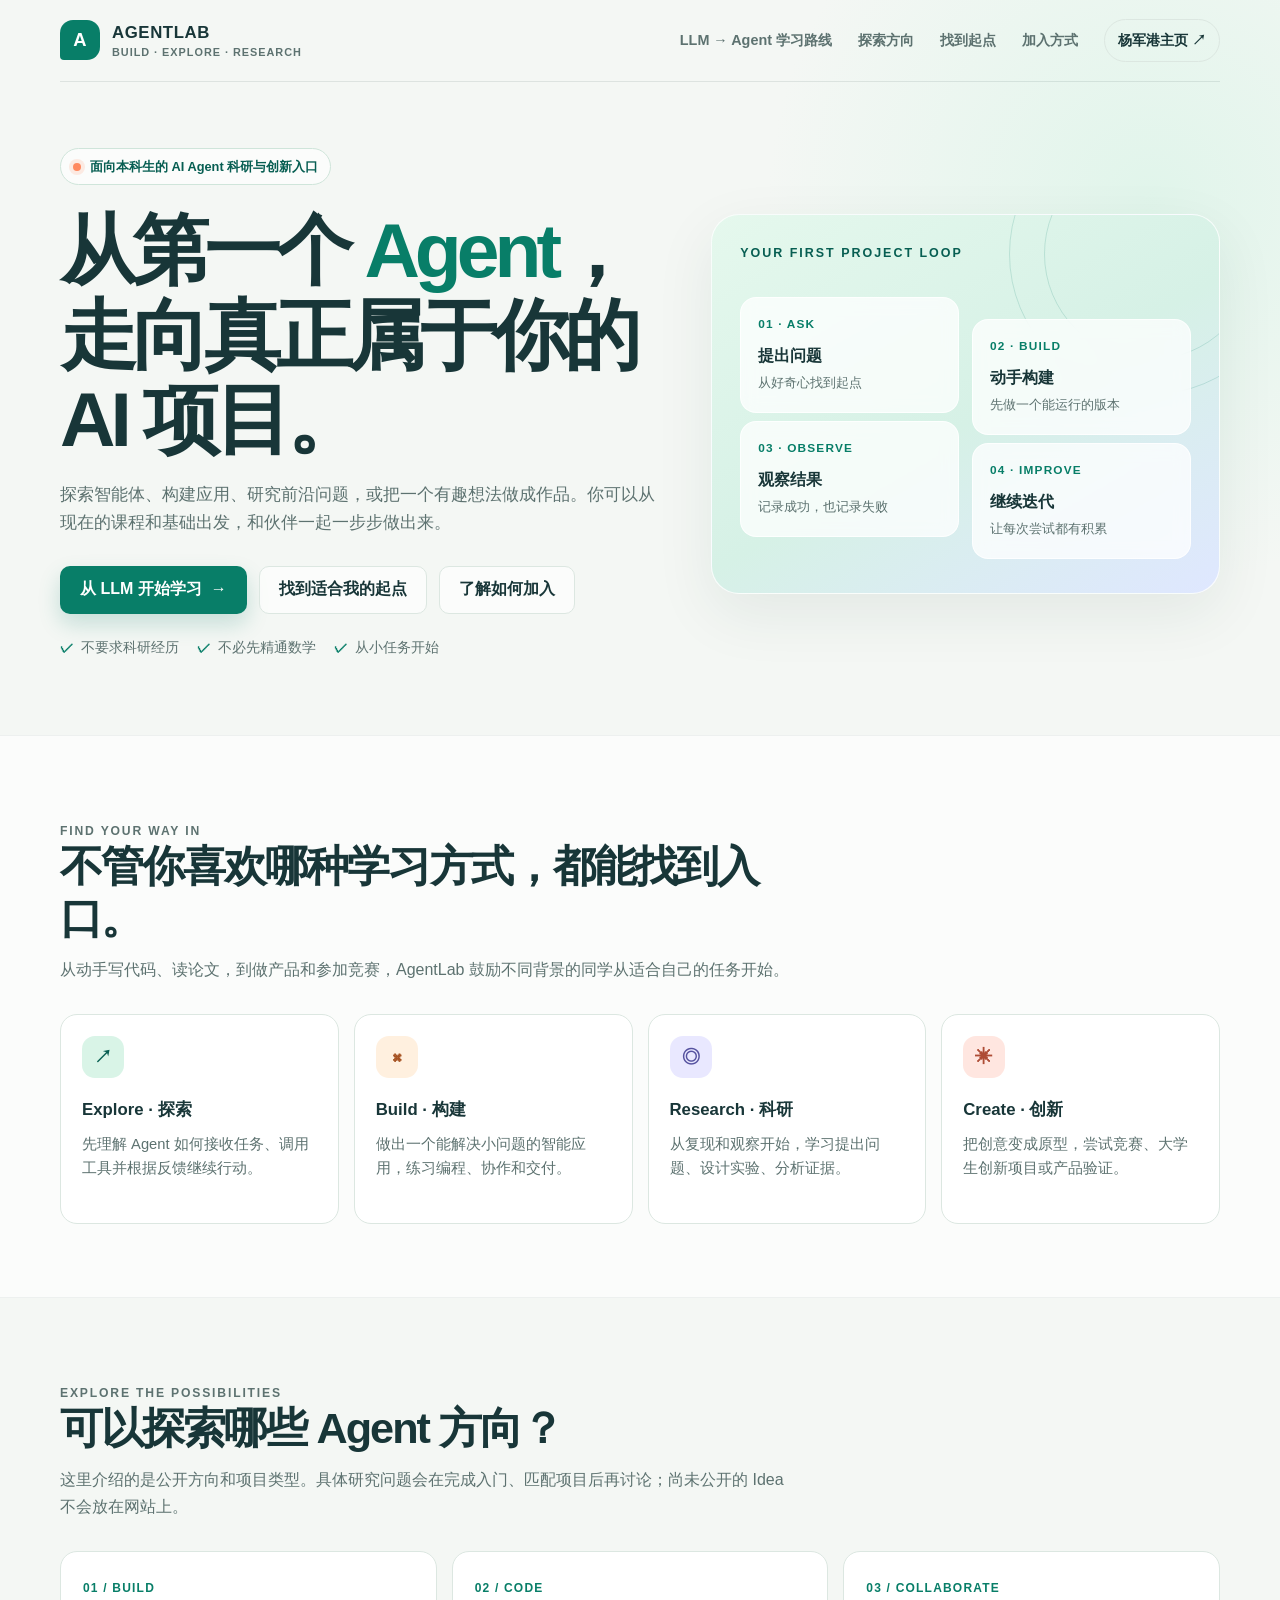
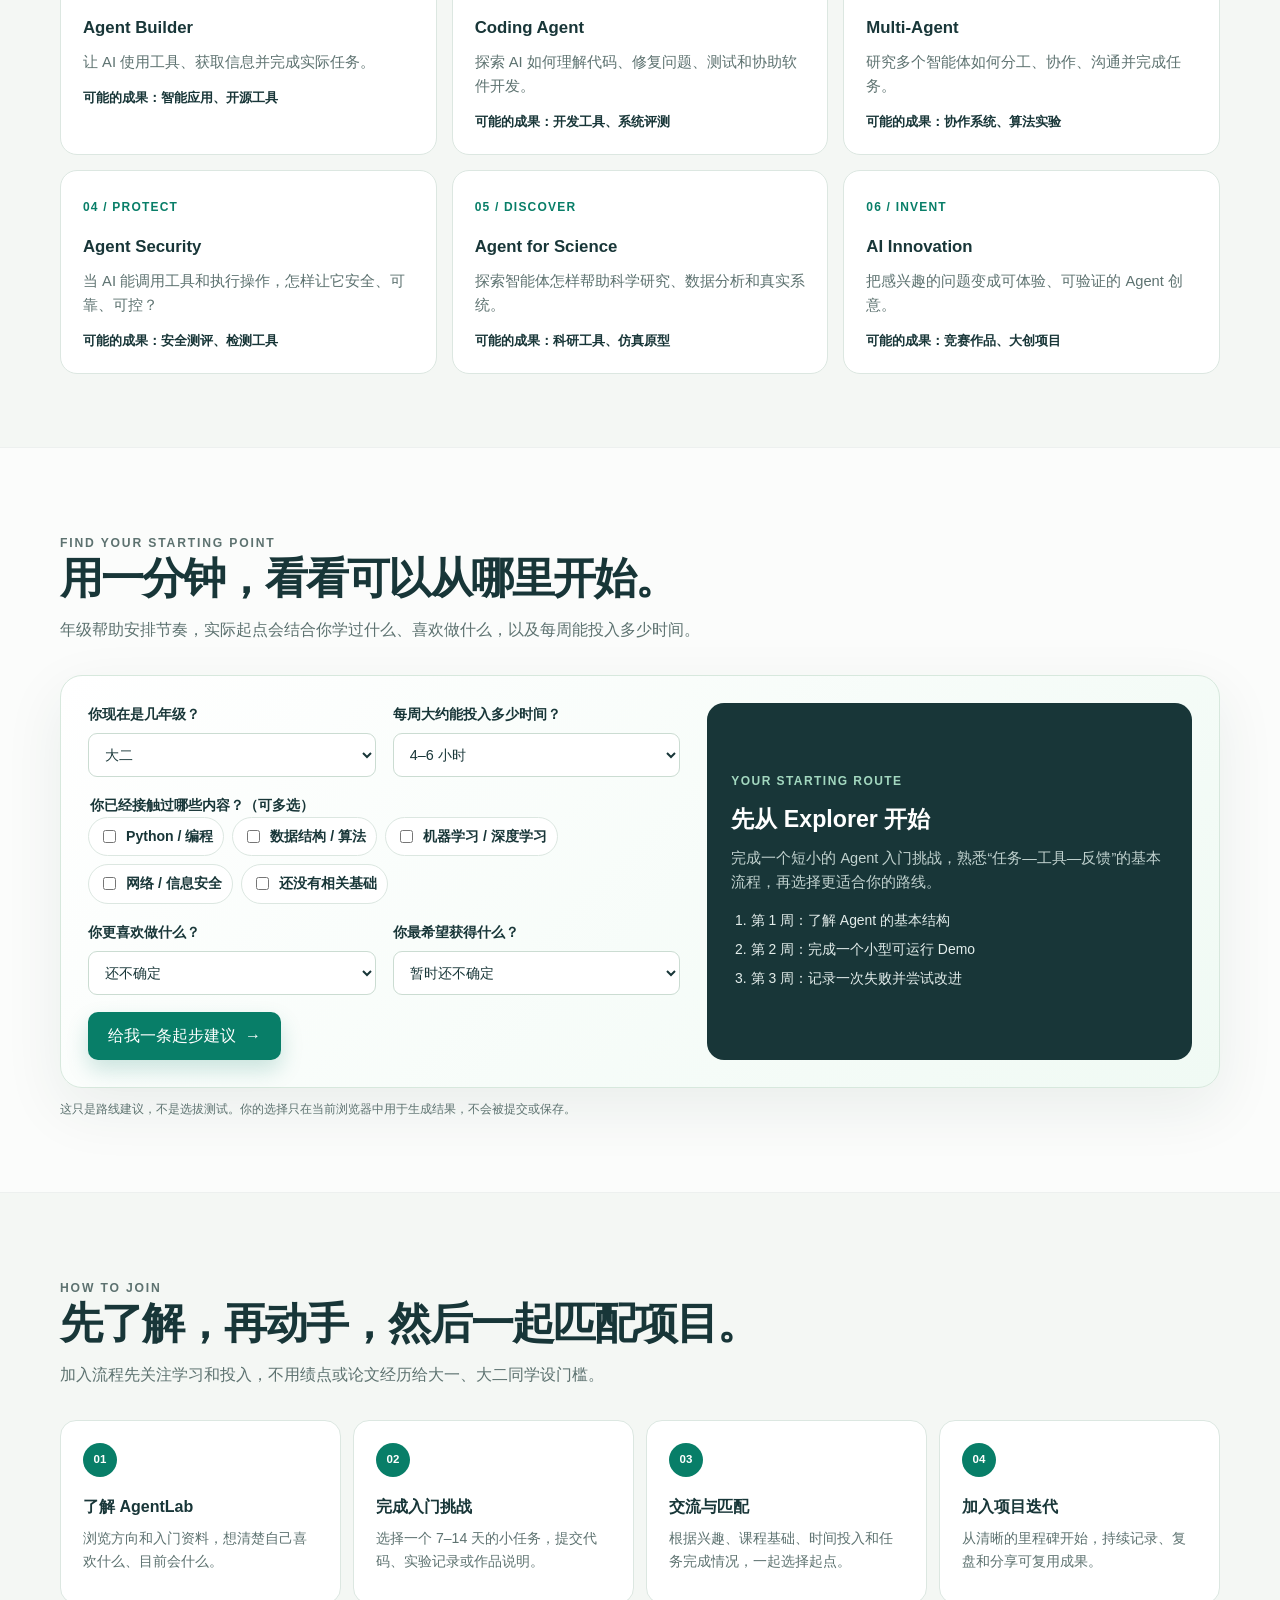
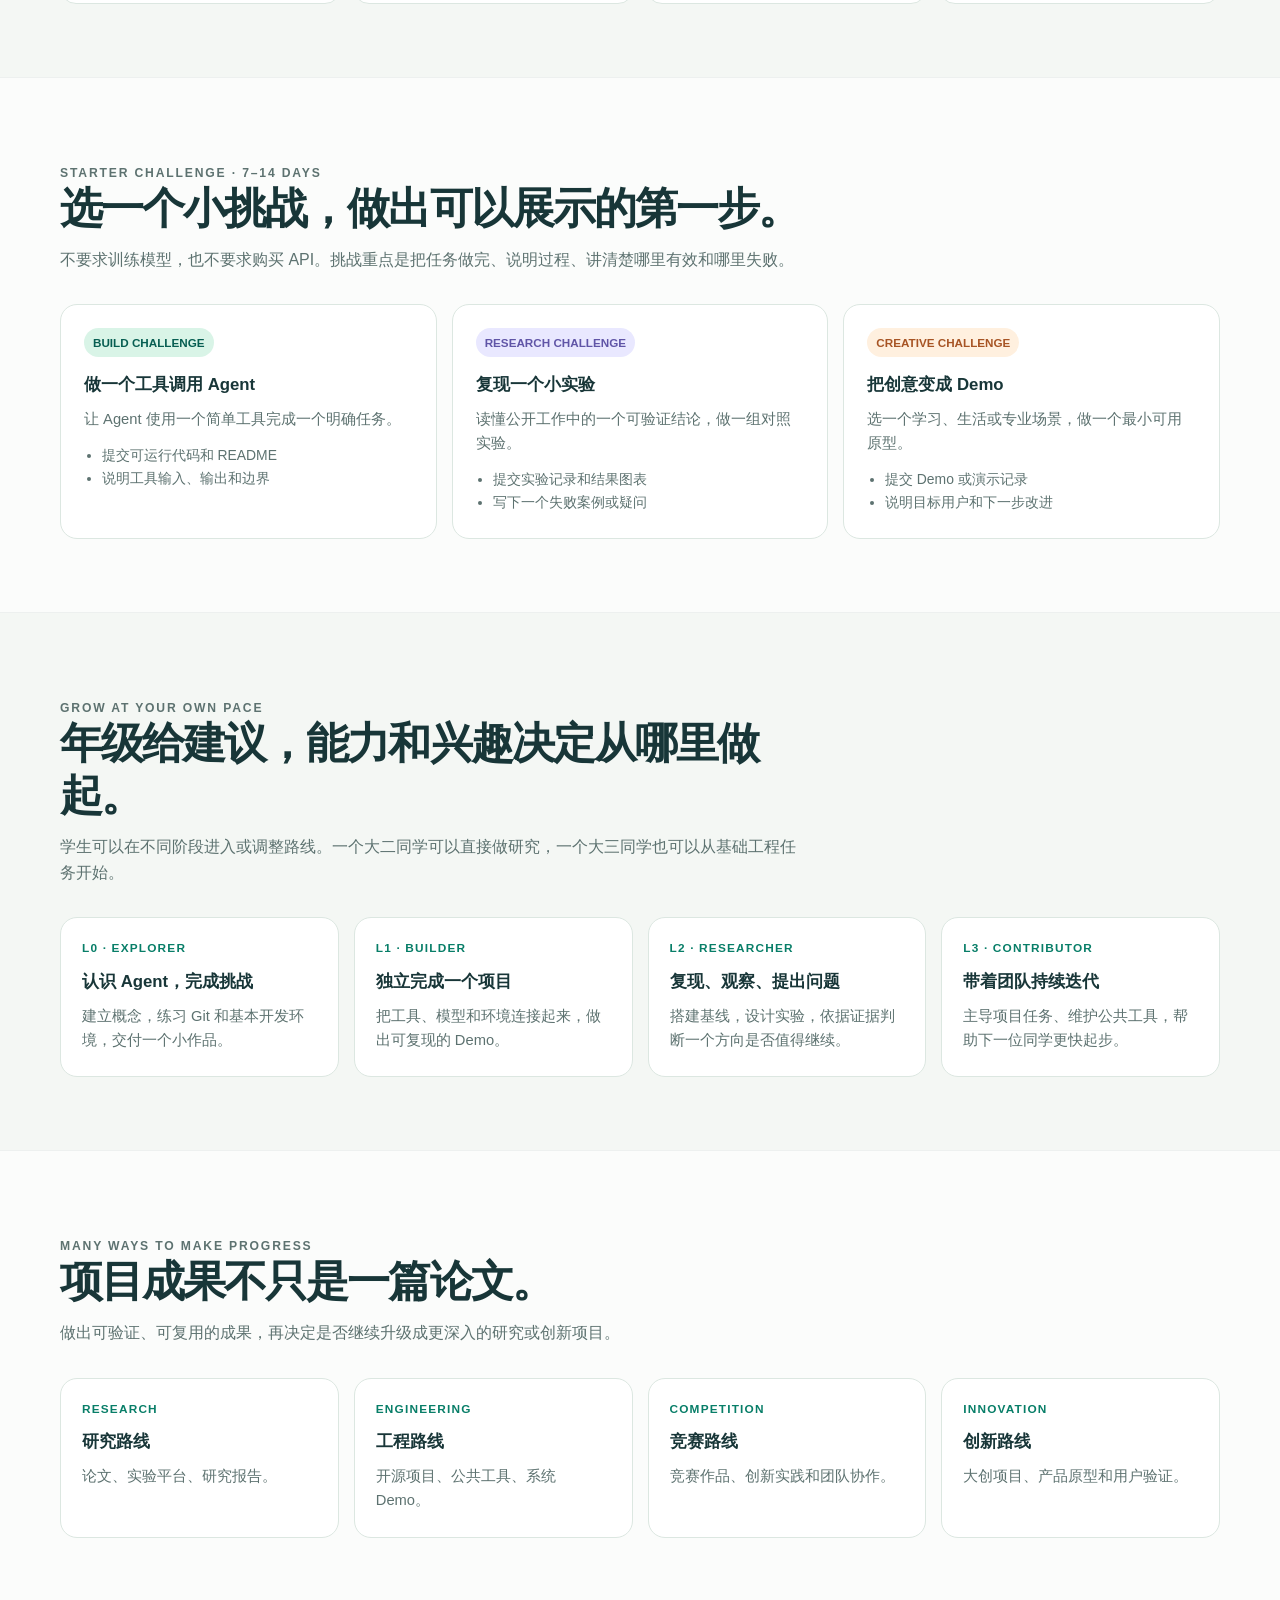
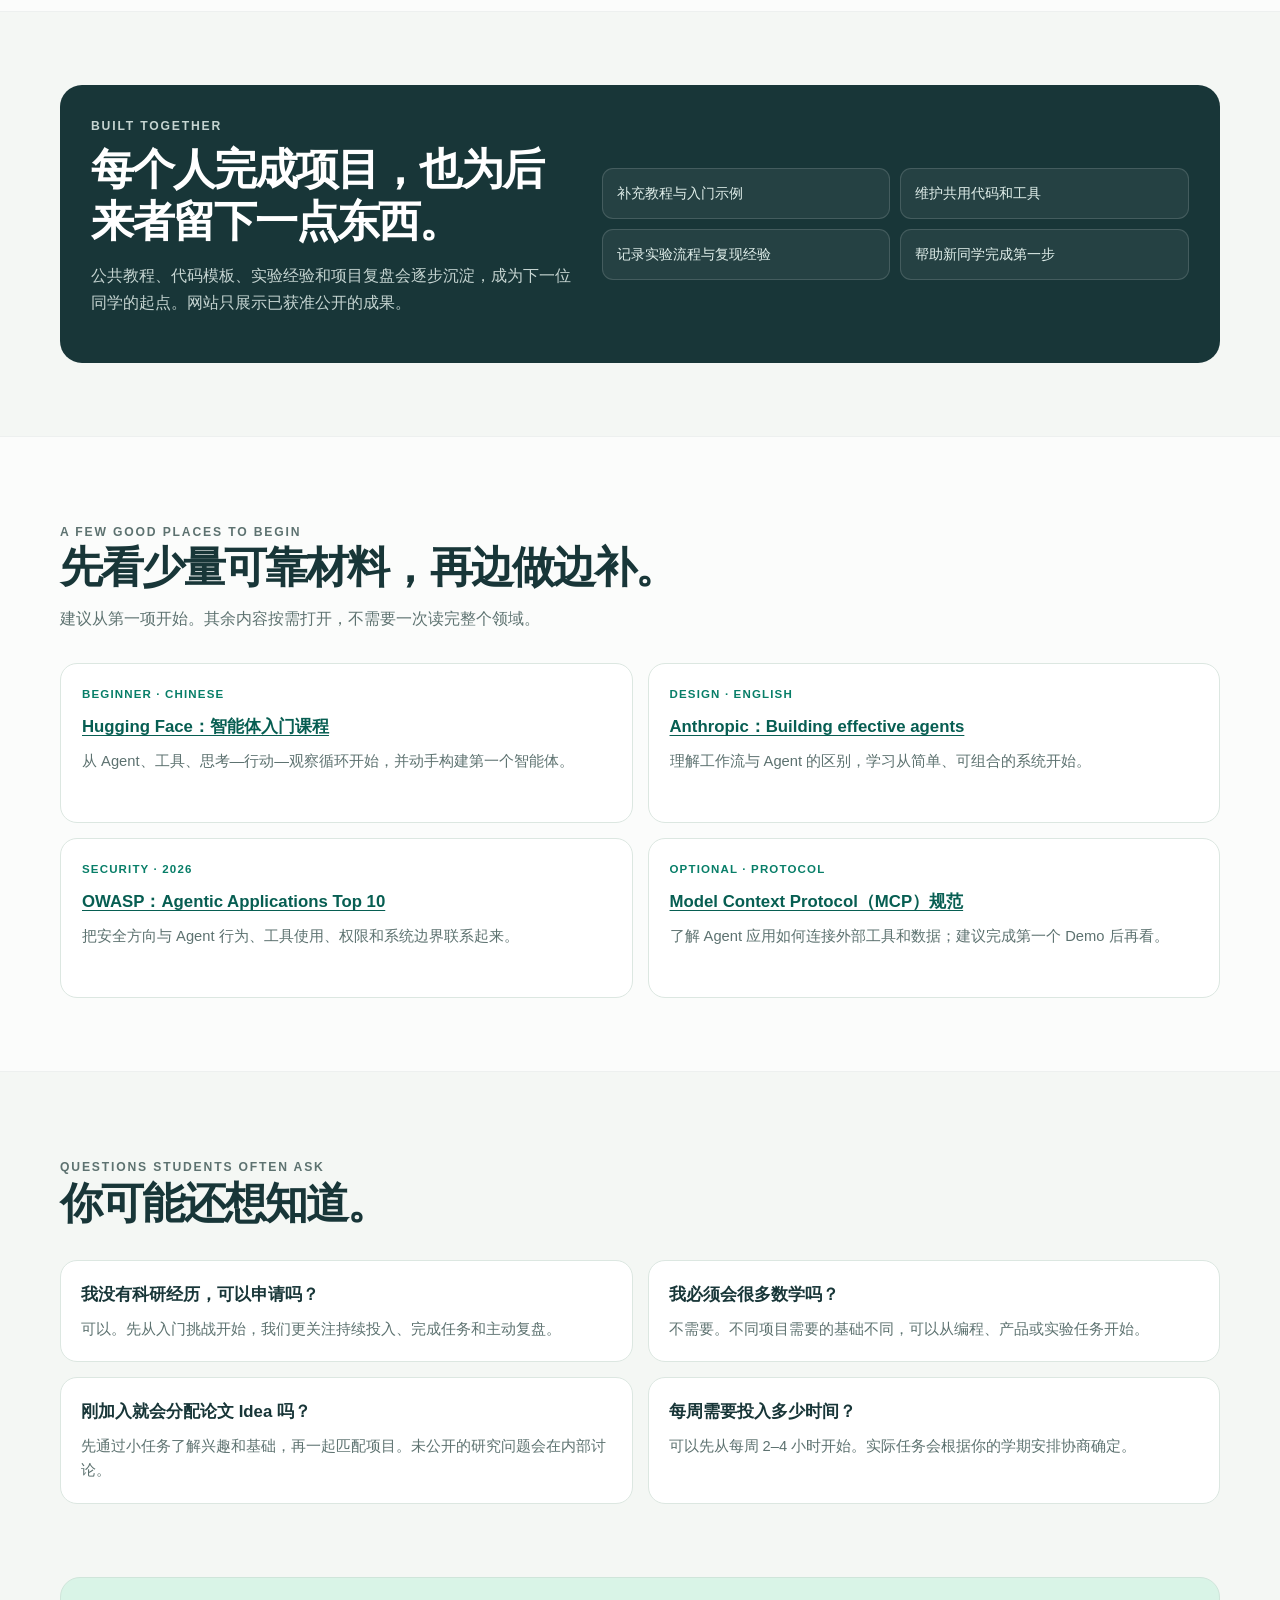
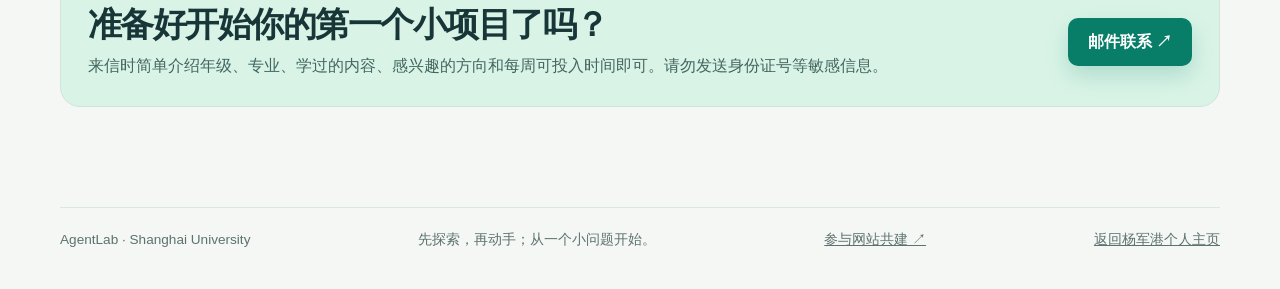
==== commit 442e6c7f: "Add curated LLM to Agent learning path" ====
--- a/agentlab/index.html
+++ b/agentlab/index.html
@@ -339,6 +339,7 @@
             <span><span class="brand-name">AGENTLAB</span><span class="brand-sub">BUILD · EXPLORE · RESEARCH</span></span>
         </a>
         <nav class="nav" aria-label="主导航">
+            <a href="learn.html">LLM → Agent 学习路线</a>
             <a href="#directions">探索方向</a>
             <a href="#pathfinder">找到起点</a>
             <a href="#join">加入方式</a>
@@ -353,7 +354,8 @@
                 <h1 id="hero-title">从第一个 <span class="accent">Agent</span>，走向真正属于你的 AI 项目。</h1>
                 <p class="hero-copy">探索智能体、构建应用、研究前沿问题，或把一个有趣想法做成作品。你可以从现在的课程和基础出发，和伙伴一起一步步做出来。</p>
                 <div class="hero-actions">
-                    <a class="button button-primary" href="#pathfinder">找到适合我的起点 <span aria-hidden="true">↓</span></a>
+                    <a class="button button-primary" href="learn.html">从 LLM 开始学习 <span aria-hidden="true">→</span></a>
+                    <a class="button button-secondary" href="#pathfinder">找到适合我的起点</a>
                     <a class="button button-secondary" href="#join">了解如何加入</a>
                 </div>
                 <div class="hero-notes">
@@ -580,6 +582,7 @@
         <div class="footer-inner">
             <span>AgentLab · Shanghai University</span>
             <span>先探索，再动手；从一个小问题开始。</span>
+            <a href="https://github.com/CHAOS-Yang/yangjungang.github.io/blob/main/agentlab/CONTRIBUTING.md" target="_blank" rel="noopener noreferrer">参与网站共建 ↗</a>
             <a href="../">返回杨军港个人主页</a>
         </div>
     </footer>
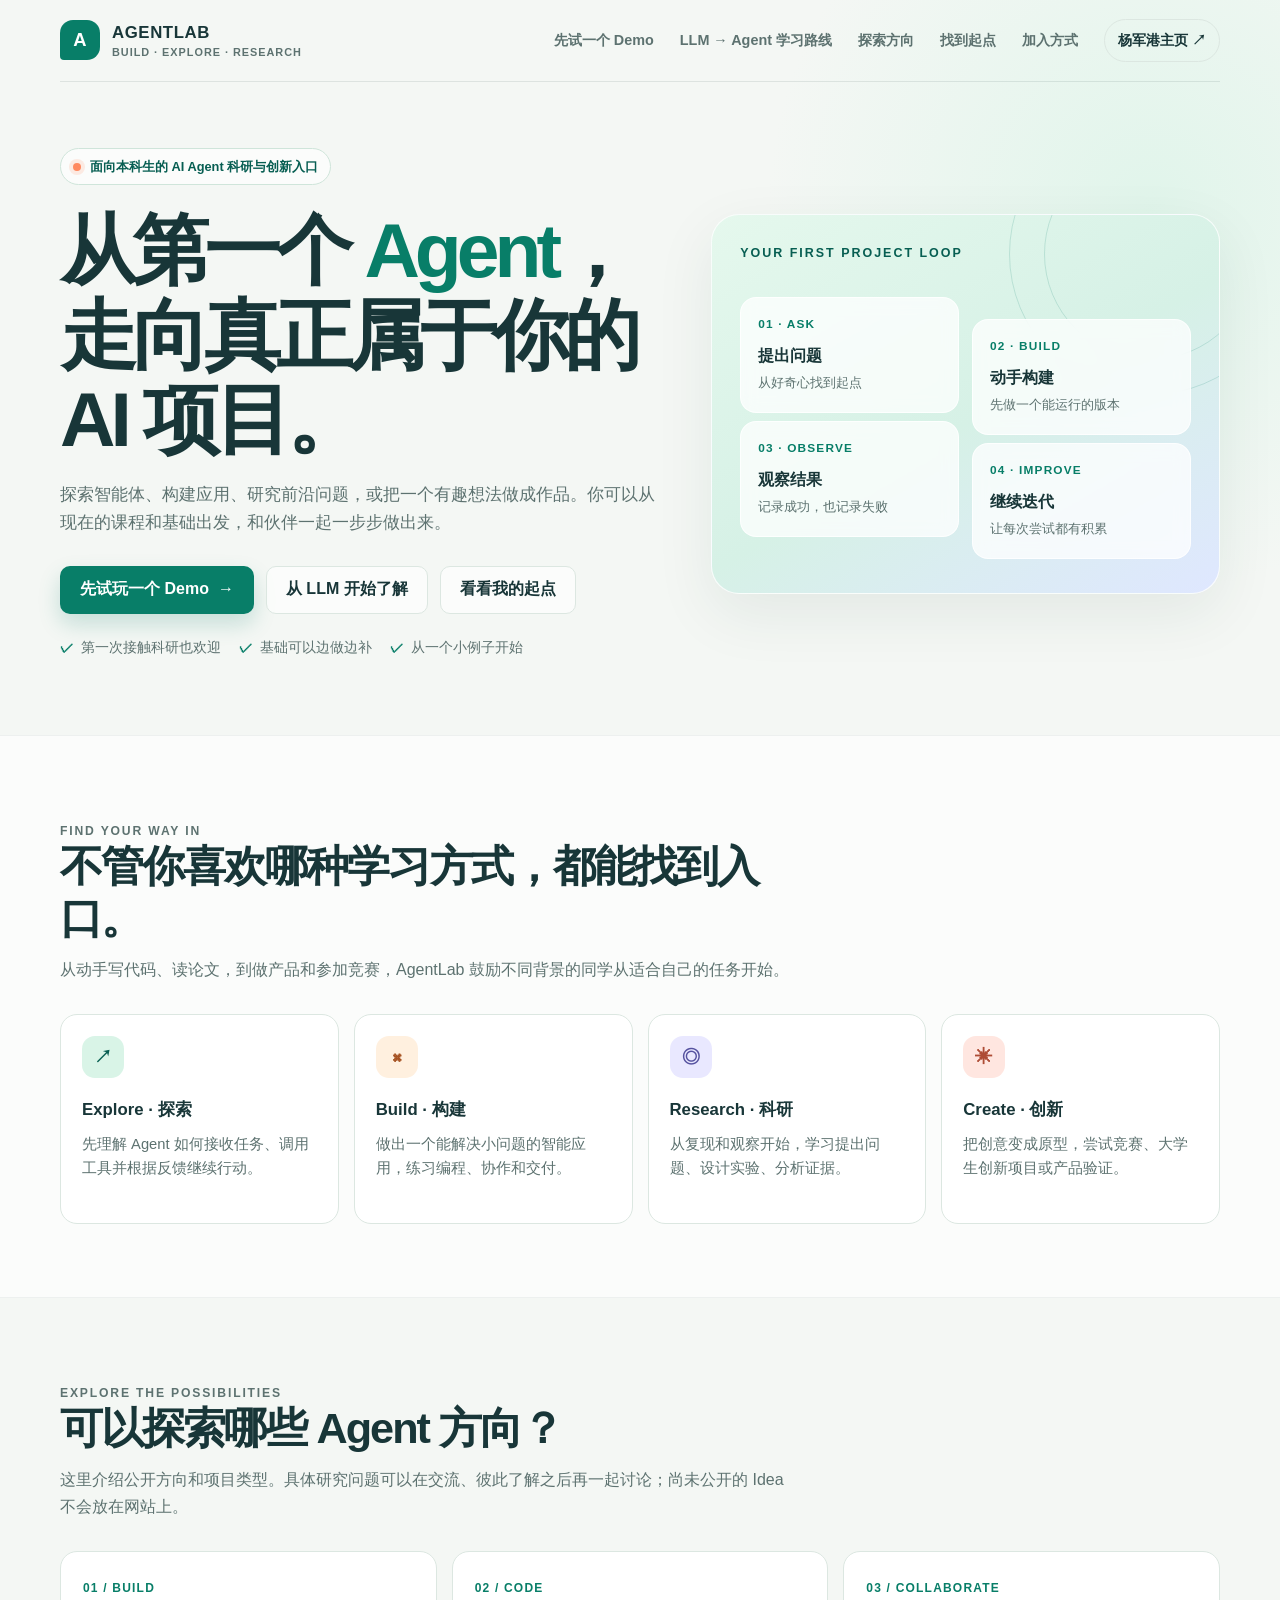
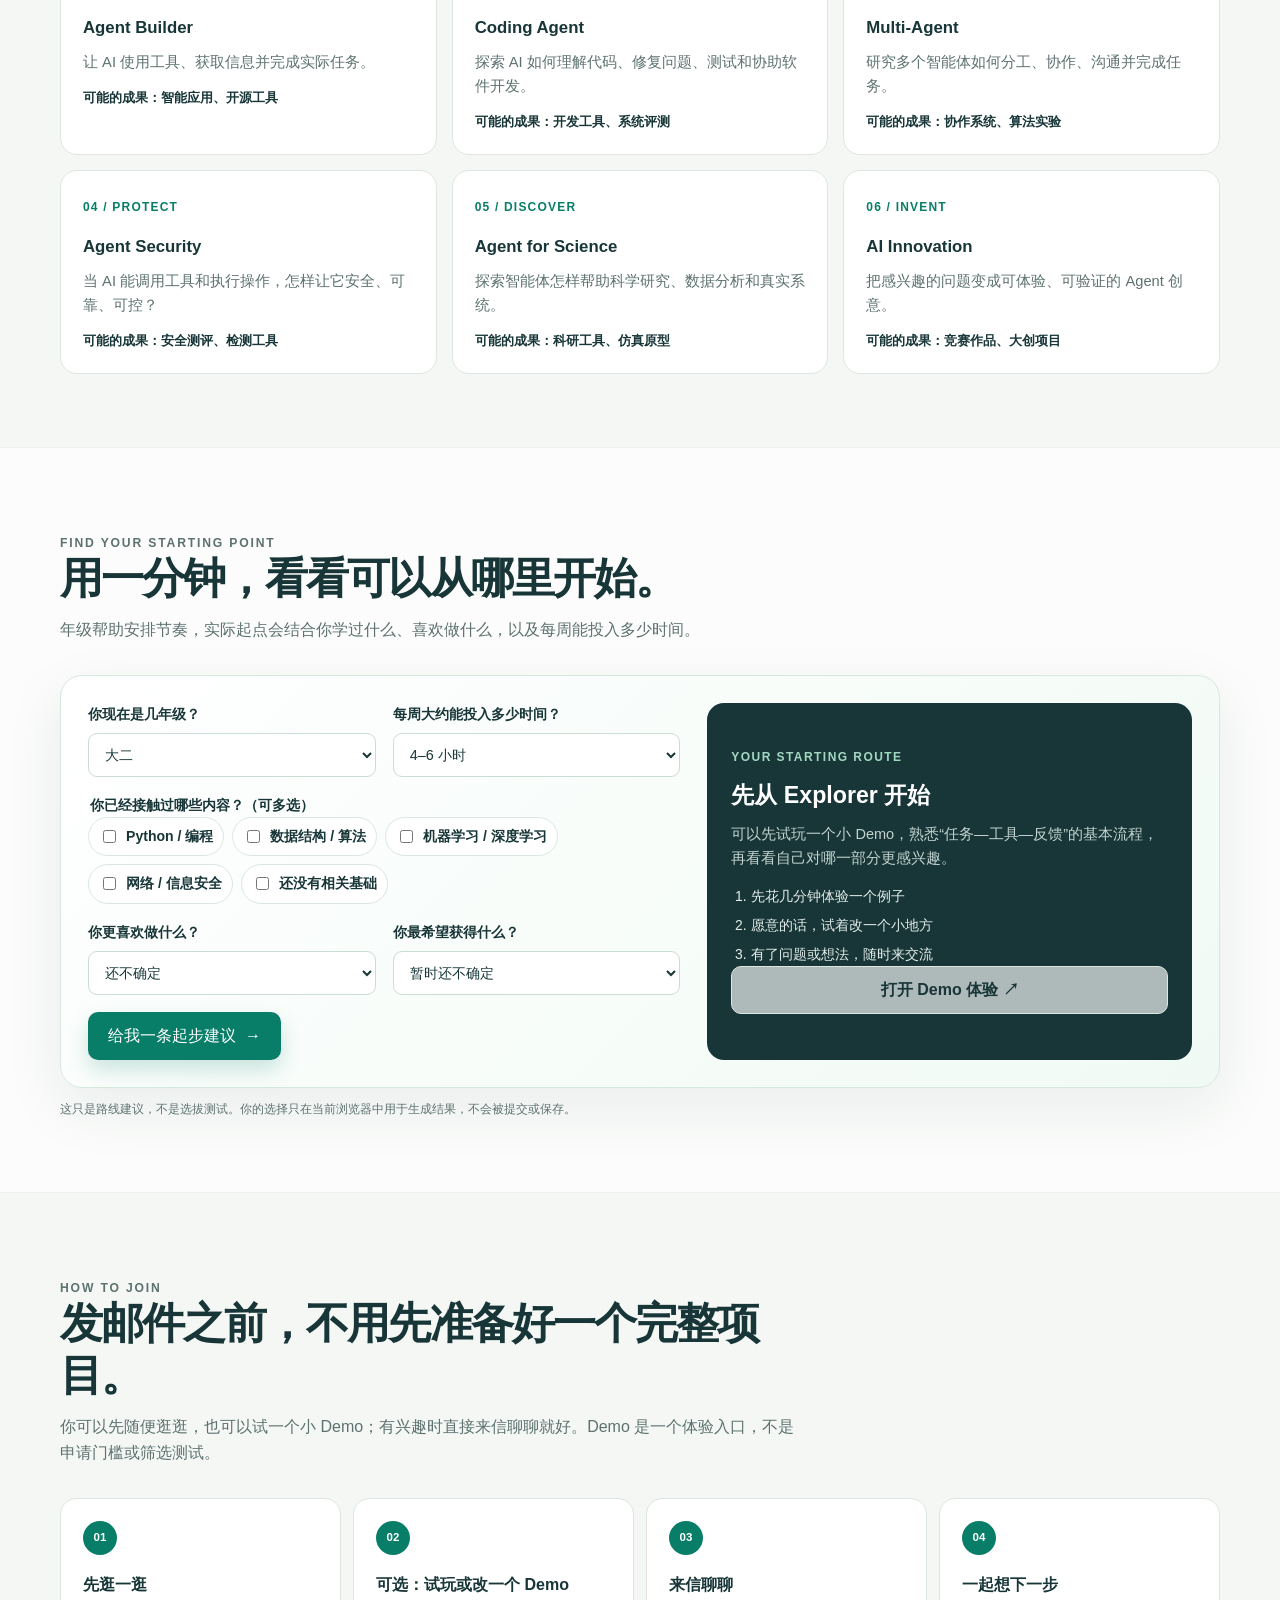
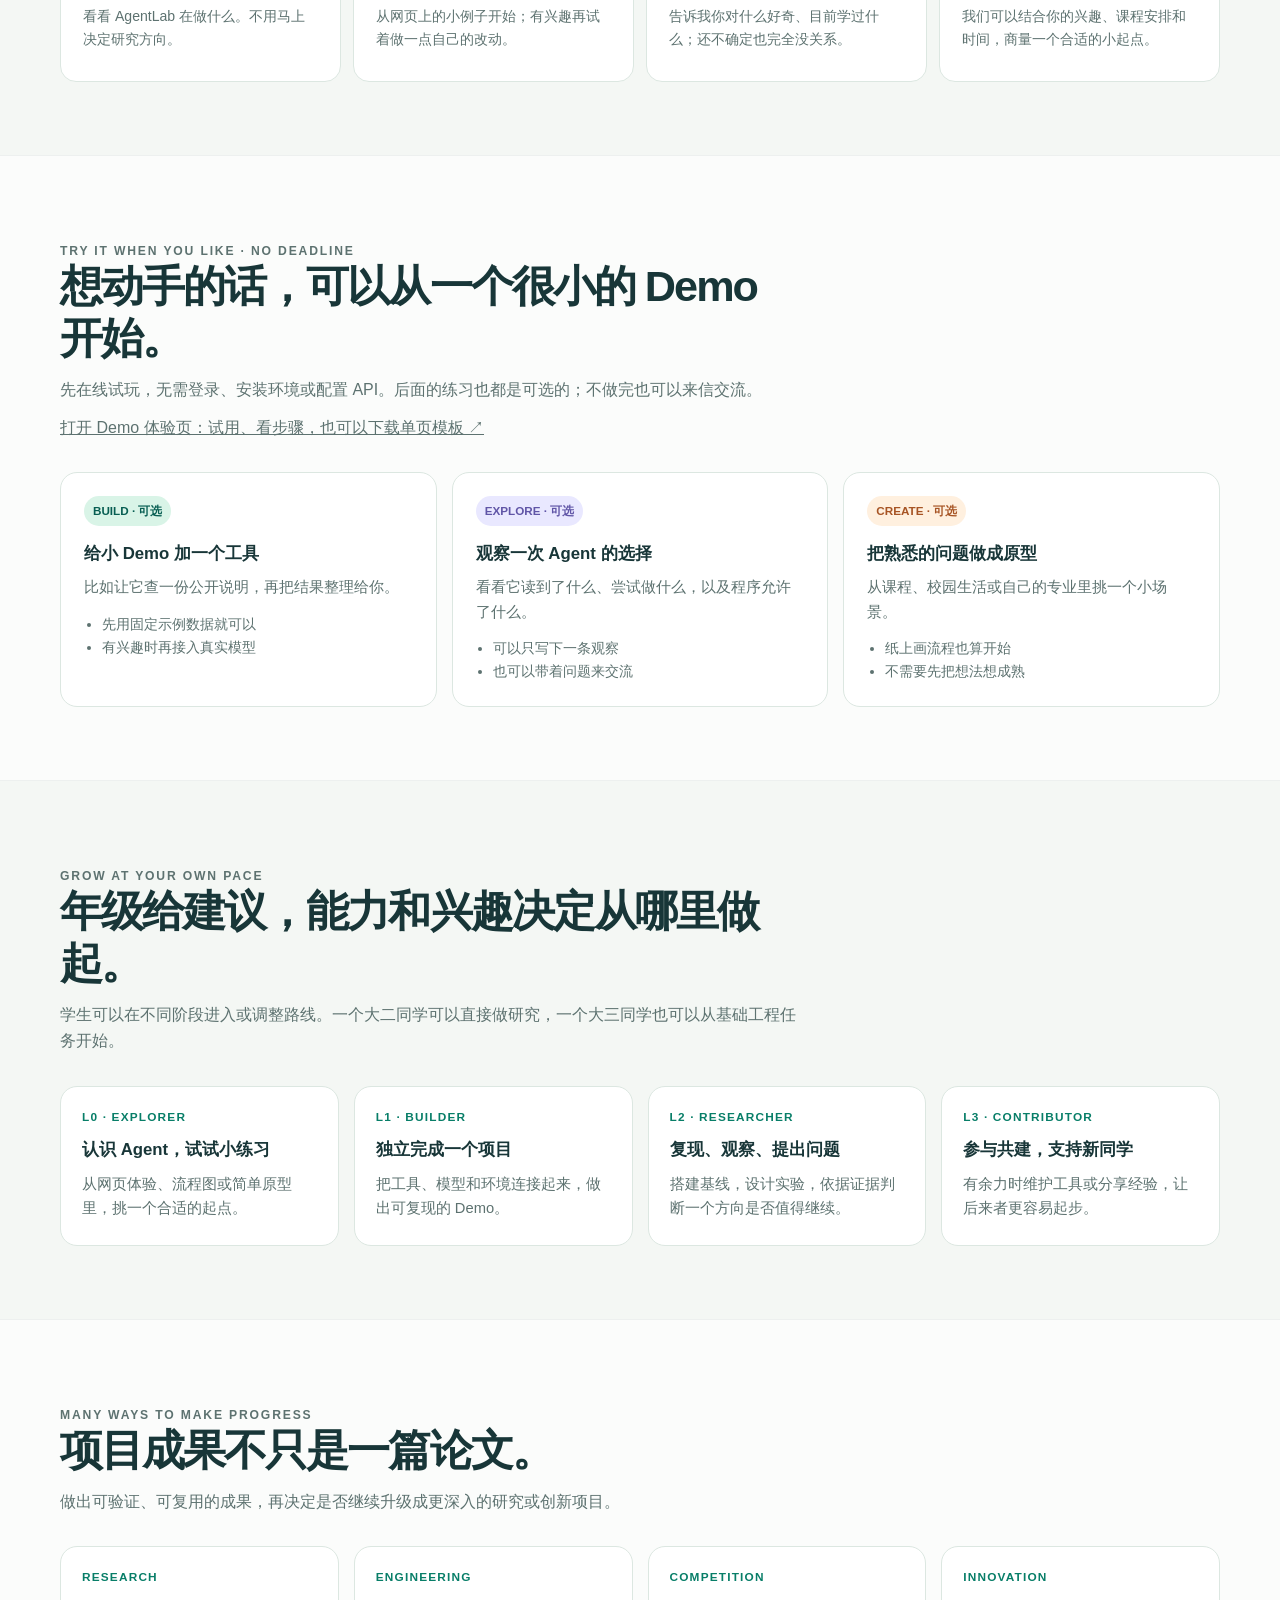
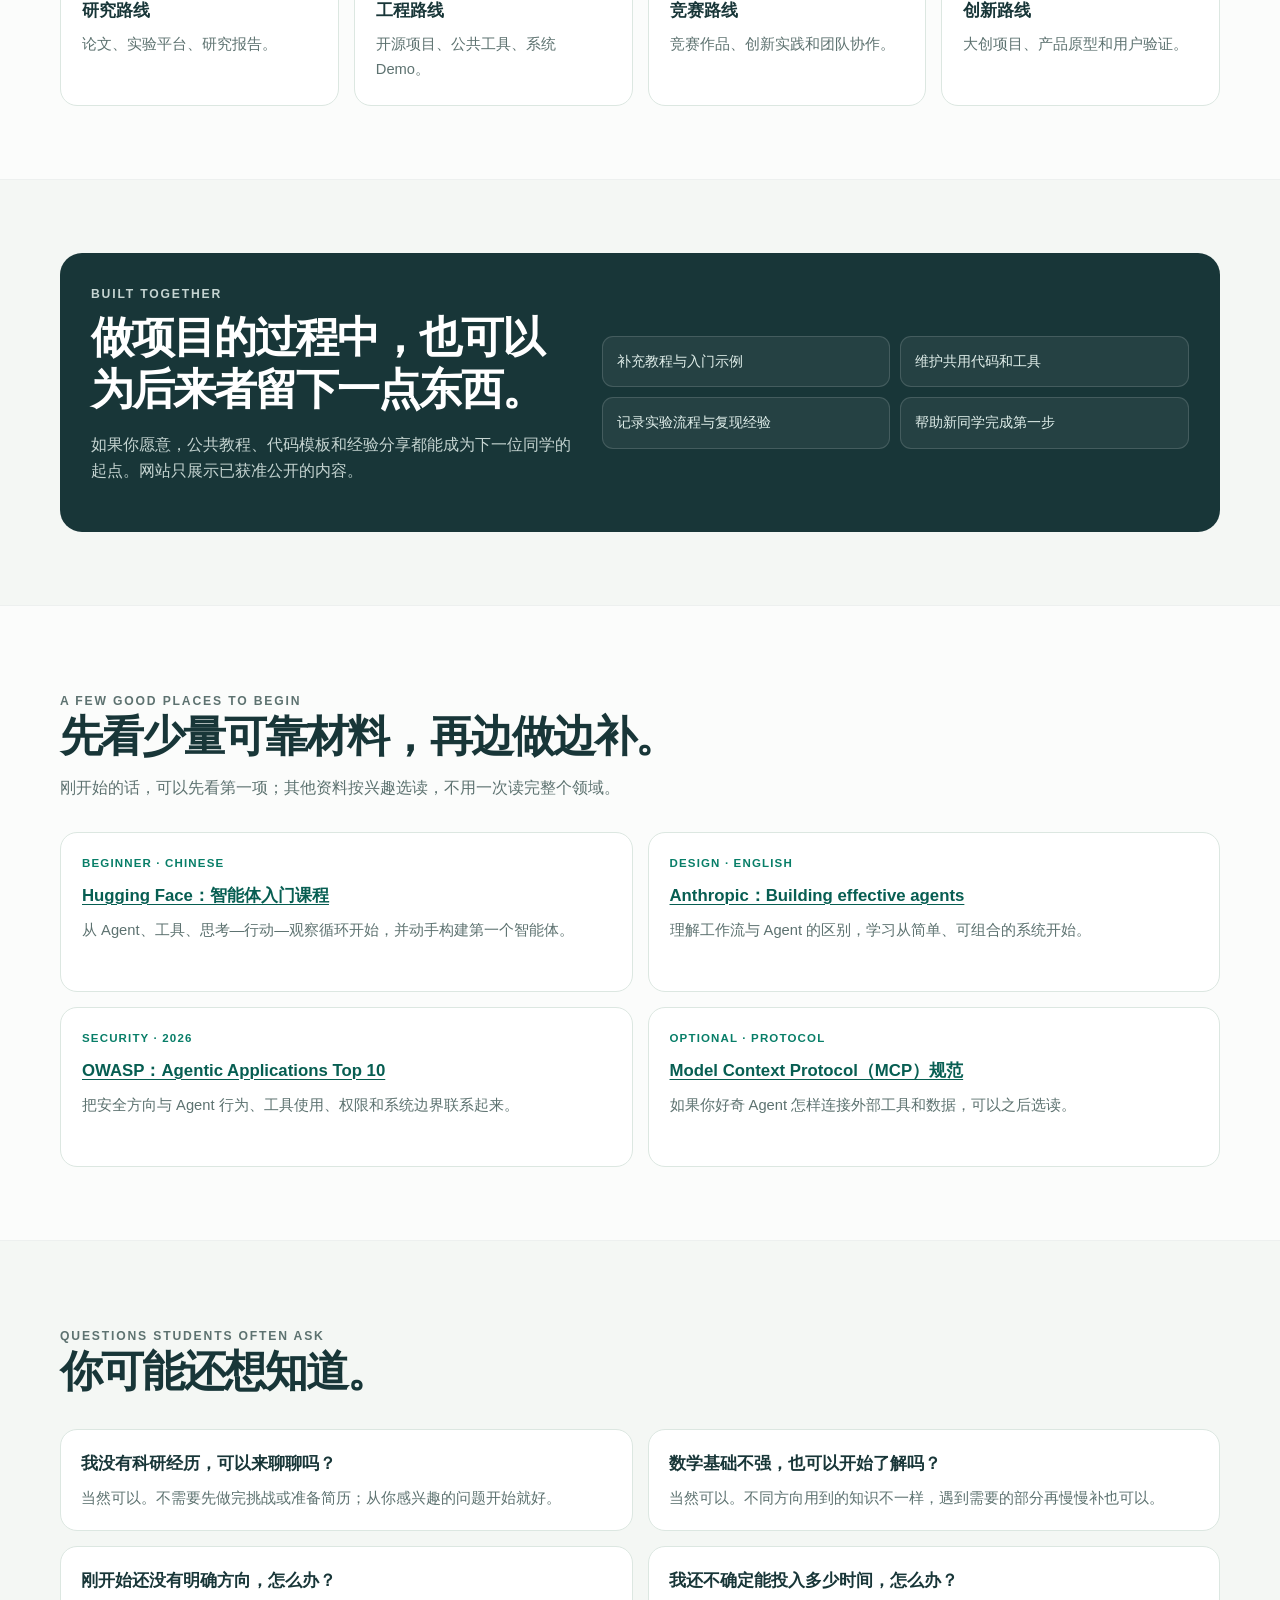
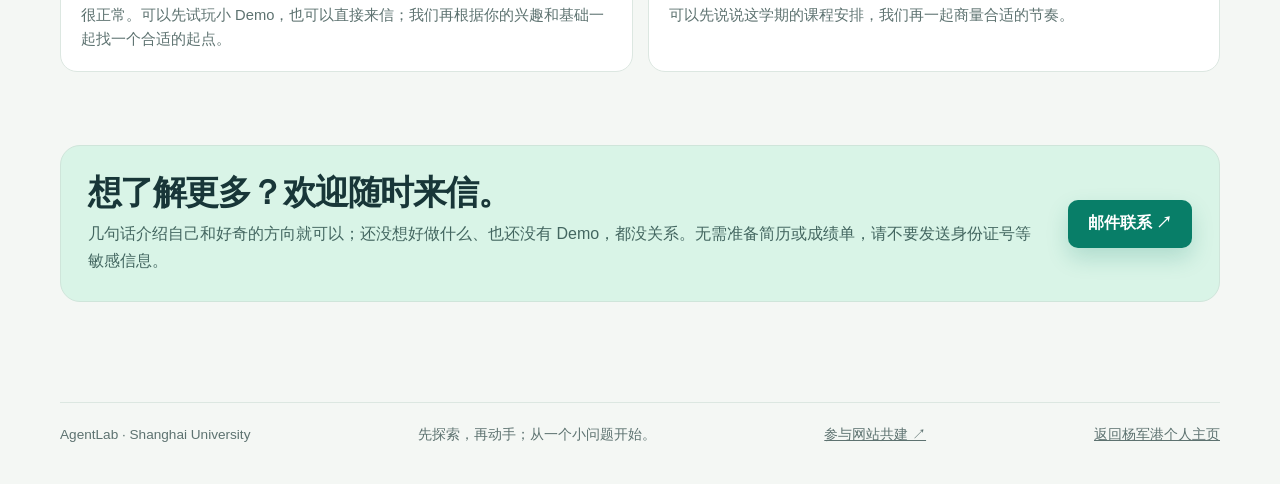
==== commit 1e026dfa: "Add a friendly first Agent demo entry" ====
--- a/agentlab/index.html
+++ b/agentlab/index.html
@@ -339,6 +339,7 @@
             <span><span class="brand-name">AGENTLAB</span><span class="brand-sub">BUILD · EXPLORE · RESEARCH</span></span>
         </a>
         <nav class="nav" aria-label="主导航">
+            <a href="demo.html">先试一个 Demo</a>
             <a href="learn.html">LLM → Agent 学习路线</a>
             <a href="#directions">探索方向</a>
             <a href="#pathfinder">找到起点</a>
@@ -354,14 +355,14 @@
                 <h1 id="hero-title">从第一个 <span class="accent">Agent</span>，走向真正属于你的 AI 项目。</h1>
                 <p class="hero-copy">探索智能体、构建应用、研究前沿问题，或把一个有趣想法做成作品。你可以从现在的课程和基础出发，和伙伴一起一步步做出来。</p>
                 <div class="hero-actions">
-                    <a class="button button-primary" href="learn.html">从 LLM 开始学习 <span aria-hidden="true">→</span></a>
-                    <a class="button button-secondary" href="#pathfinder">找到适合我的起点</a>
-                    <a class="button button-secondary" href="#join">了解如何加入</a>
+                    <a class="button button-primary" href="demo.html#play">先试玩一个 Demo <span aria-hidden="true">→</span></a>
+                    <a class="button button-secondary" href="learn.html">从 LLM 开始了解</a>
+                    <a class="button button-secondary" href="#pathfinder">看看我的起点</a>
                 </div>
                 <div class="hero-notes">
-                    <span>不要求科研经历</span>
-                    <span>不必先精通数学</span>
-                    <span>从小任务开始</span>
+                    <span>第一次接触科研也欢迎</span>
+                    <span>基础可以边做边补</span>
+                    <span>从一个小例子开始</span>
                 </div>
             </div>
             <div class="visual-card" aria-label="Agent 项目迭代流程：提出问题、构建、观察结果、改进">
@@ -396,7 +397,7 @@
                 <div class="section-heading">
                     <p class="section-kicker">Explore the possibilities</p>
                     <h2>可以探索哪些 Agent 方向？</h2>
-                    <p>这里介绍的是公开方向和项目类型。具体研究问题会在完成入门、匹配项目后再讨论；尚未公开的 Idea 不会放在网站上。</p>
+                    <p>这里介绍公开方向和项目类型。具体研究问题可以在交流、彼此了解之后再一起讨论；尚未公开的 Idea 不会放在网站上。</p>
                 </div>
                 <div class="direction-grid">
                     <article class="direction-card"><span class="direction-index">01 / BUILD</span><h3>Agent Builder</h3><p>让 AI 使用工具、获取信息并完成实际任务。</p><span class="deliverable">可能的成果：智能应用、开源工具</span></article>
@@ -449,8 +450,9 @@
                     <aside class="recommendation" id="recommendation" aria-live="polite">
                         <span class="result-label">YOUR STARTING ROUTE</span>
                         <h3>先从 Explorer 开始</h3>
-                        <p>完成一个短小的 Agent 入门挑战，熟悉“任务—工具—反馈”的基本流程，再选择更适合你的路线。</p>
-                        <ol><li>第 1 周：了解 Agent 的基本结构</li><li>第 2 周：完成一个小型可运行 Demo</li><li>第 3 周：记录一次失败并尝试改进</li></ol>
+                        <p>可以先试玩一个小 Demo，熟悉“任务—工具—反馈”的基本流程，再看看自己对哪一部分更感兴趣。</p>
+                        <ol><li>先花几分钟体验一个例子</li><li>愿意的话，试着改一个小地方</li><li>有了问题或想法，随时来交流</li></ol>
+                        <a class="button button-secondary" href="demo.html#play">打开 Demo 体验 ↗</a>
                     </aside>
                 </div>
                 <p class="privacy-note">这只是路线建议，不是选拔测试。你的选择只在当前浏览器中用于生成结果，不会被提交或保存。</p>
@@ -461,14 +463,14 @@
             <div class="shell">
                 <div class="section-heading">
                     <p class="section-kicker">How to join</p>
-                    <h2>先了解，再动手，然后一起匹配项目。</h2>
-                    <p>加入流程先关注学习和投入，不用绩点或论文经历给大一、大二同学设门槛。</p>
+                    <h2>发邮件之前，不用先准备好一个完整项目。</h2>
+                    <p>你可以先随便逛逛，也可以试一个小 Demo；有兴趣时直接来信聊聊就好。Demo 是一个体验入口，不是申请门槛或筛选测试。</p>
                 </div>
                 <div class="steps">
-                    <article class="step"><h3>了解 AgentLab</h3><p>浏览方向和入门资料，想清楚自己喜欢什么、目前会什么。</p></article>
-                    <article class="step"><h3>完成入门挑战</h3><p>选择一个 7–14 天的小任务，提交代码、实验记录或作品说明。</p></article>
-                    <article class="step"><h3>交流与匹配</h3><p>根据兴趣、课程基础、时间投入和任务完成情况，一起选择起点。</p></article>
-                    <article class="step"><h3>加入项目迭代</h3><p>从清晰的里程碑开始，持续记录、复盘和分享可复用成果。</p></article>
+                    <article class="step"><h3>先逛一逛</h3><p>看看 AgentLab 在做什么。不用马上决定研究方向。</p></article>
+                    <article class="step"><h3>可选：试玩或改一个 Demo</h3><p>从网页上的小例子开始；有兴趣再试着做一点自己的改动。</p></article>
+                    <article class="step"><h3>来信聊聊</h3><p>告诉我你对什么好奇、目前学过什么；还不确定也完全没关系。</p></article>
+                    <article class="step"><h3>一起想下一步</h3><p>我们可以结合你的兴趣、课程安排和时间，商量一个合适的小起点。</p></article>
                 </div>
             </div>
         </section>
@@ -476,14 +478,15 @@
         <section class="section section-white" id="starter">
             <div class="shell">
                 <div class="section-heading">
-                    <p class="section-kicker">Starter challenge · 7–14 days</p>
-                    <h2>选一个小挑战，做出可以展示的第一步。</h2>
-                    <p>不要求训练模型，也不要求购买 API。挑战重点是把任务做完、说明过程、讲清楚哪里有效和哪里失败。</p>
+                    <p class="section-kicker">Try it when you like · no deadline</p>
+                    <h2>想动手的话，可以从一个很小的 Demo 开始。</h2>
+                    <p>先在线试玩，无需登录、安装环境或配置 API。后面的练习也都是可选的；不做完也可以来信交流。</p>
+                    <p><a class="resource-link" href="demo.html">打开 Demo 体验页：试用、看步骤，也可以下载单页模板 ↗</a></p>
                 </div>
                 <div class="challenge-grid">
-                    <article class="challenge-card"><span class="tag">BUILD CHALLENGE</span><h3>做一个工具调用 Agent</h3><p>让 Agent 使用一个简单工具完成一个明确任务。</p><ul><li>提交可运行代码和 README</li><li>说明工具输入、输出和边界</li></ul></article>
-                    <article class="challenge-card"><span class="tag">RESEARCH CHALLENGE</span><h3>复现一个小实验</h3><p>读懂公开工作中的一个可验证结论，做一组对照实验。</p><ul><li>提交实验记录和结果图表</li><li>写下一个失败案例或疑问</li></ul></article>
-                    <article class="challenge-card"><span class="tag">CREATIVE CHALLENGE</span><h3>把创意变成 Demo</h3><p>选一个学习、生活或专业场景，做一个最小可用原型。</p><ul><li>提交 Demo 或演示记录</li><li>说明目标用户和下一步改进</li></ul></article>
+                    <article class="challenge-card"><span class="tag">BUILD · 可选</span><h3>给小 Demo 加一个工具</h3><p>比如让它查一份公开说明，再把结果整理给你。</p><ul><li>先用固定示例数据就可以</li><li>有兴趣时再接入真实模型</li></ul></article>
+                    <article class="challenge-card"><span class="tag">EXPLORE · 可选</span><h3>观察一次 Agent 的选择</h3><p>看看它读到了什么、尝试做什么，以及程序允许了什么。</p><ul><li>可以只写下一条观察</li><li>也可以带着问题来交流</li></ul></article>
+                    <article class="challenge-card"><span class="tag">CREATE · 可选</span><h3>把熟悉的问题做成原型</h3><p>从课程、校园生活或自己的专业里挑一个小场景。</p><ul><li>纸上画流程也算开始</li><li>不需要先把想法想成熟</li></ul></article>
                 </div>
             </div>
         </section>
@@ -496,10 +499,10 @@
                     <p>学生可以在不同阶段进入或调整路线。一个大二同学可以直接做研究，一个大三同学也可以从基础工程任务开始。</p>
                 </div>
                 <div class="track-grid">
-                    <article class="track-card"><span class="track-type">L0 · Explorer</span><h3>认识 Agent，完成挑战</h3><p>建立概念，练习 Git 和基本开发环境，交付一个小作品。</p></article>
+                    <article class="track-card"><span class="track-type">L0 · Explorer</span><h3>认识 Agent，试试小练习</h3><p>从网页体验、流程图或简单原型里，挑一个合适的起点。</p></article>
                     <article class="track-card"><span class="track-type">L1 · Builder</span><h3>独立完成一个项目</h3><p>把工具、模型和环境连接起来，做出可复现的 Demo。</p></article>
                     <article class="track-card"><span class="track-type">L2 · Researcher</span><h3>复现、观察、提出问题</h3><p>搭建基线，设计实验，依据证据判断一个方向是否值得继续。</p></article>
-                    <article class="track-card"><span class="track-type">L3 · Contributor</span><h3>带着团队持续迭代</h3><p>主导项目任务、维护公共工具，帮助下一位同学更快起步。</p></article>
+                    <article class="track-card"><span class="track-type">L3 · Contributor</span><h3>参与共建，支持新同学</h3><p>有余力时维护工具或分享经验，让后来者更容易起步。</p></article>
                 </div>
             </div>
         </section>
@@ -524,8 +527,8 @@
             <div class="shell contribution">
                 <div>
                     <p class="section-kicker">Built together</p>
-                    <h2>每个人完成项目，也为后来者留下一点东西。</h2>
-                    <p>公共教程、代码模板、实验经验和项目复盘会逐步沉淀，成为下一位同学的起点。网站只展示已获准公开的成果。</p>
+                    <h2>做项目的过程中，也可以为后来者留下一点东西。</h2>
+                    <p>如果你愿意，公共教程、代码模板和经验分享都能成为下一位同学的起点。网站只展示已获准公开的内容。</p>
                 </div>
                 <div class="contribution-list">
                     <div class="contribution-item">补充教程与入门示例</div>
@@ -541,13 +544,13 @@
                 <div class="section-heading">
                     <p class="section-kicker">A few good places to begin</p>
                     <h2>先看少量可靠材料，再边做边补。</h2>
-                    <p>建议从第一项开始。其余内容按需打开，不需要一次读完整个领域。</p>
+                    <p>刚开始的话，可以先看第一项；其他资料按兴趣选读，不用一次读完整个领域。</p>
                 </div>
                 <div class="resource-grid">
                     <article class="resource-card"><span class="resource-meta">Beginner · Chinese</span><h3><a href="https://huggingface.co/learn/agents-course/zh-CN/unit1/introduction" target="_blank" rel="noopener noreferrer">Hugging Face：智能体入门课程</a></h3><p>从 Agent、工具、思考—行动—观察循环开始，并动手构建第一个智能体。</p></article>
                     <article class="resource-card"><span class="resource-meta">Design · English</span><h3><a href="https://www.anthropic.com/engineering/building-effective-agents" target="_blank" rel="noopener noreferrer">Anthropic：Building effective agents</a></h3><p>理解工作流与 Agent 的区别，学习从简单、可组合的系统开始。</p></article>
                     <article class="resource-card"><span class="resource-meta">Security · 2026</span><h3><a href="https://genai.owasp.org/resource/owasp-top-10-for-agentic-applications-for-2026/" target="_blank" rel="noopener noreferrer">OWASP：Agentic Applications Top 10</a></h3><p>把安全方向与 Agent 行为、工具使用、权限和系统边界联系起来。</p></article>
-                    <article class="resource-card"><span class="resource-meta">Optional · Protocol</span><h3><a href="https://modelcontextprotocol.io/specification/2026-07-28" target="_blank" rel="noopener noreferrer">Model Context Protocol（MCP）规范</a></h3><p>了解 Agent 应用如何连接外部工具和数据；建议完成第一个 Demo 后再看。</p></article>
+                    <article class="resource-card"><span class="resource-meta">Optional · Protocol</span><h3><a href="https://modelcontextprotocol.io/specification/2026-07-28" target="_blank" rel="noopener noreferrer">Model Context Protocol（MCP）规范</a></h3><p>如果你好奇 Agent 怎样连接外部工具和数据，可以之后选读。</p></article>
                 </div>
             </div>
         </section>
@@ -559,10 +562,10 @@
                     <h2>你可能还想知道。</h2>
                 </div>
                 <div class="faq-grid">
-                    <article class="faq-card"><h3>我没有科研经历，可以申请吗？</h3><p>可以。先从入门挑战开始，我们更关注持续投入、完成任务和主动复盘。</p></article>
-                    <article class="faq-card"><h3>我必须会很多数学吗？</h3><p>不需要。不同项目需要的基础不同，可以从编程、产品或实验任务开始。</p></article>
-                    <article class="faq-card"><h3>刚加入就会分配论文 Idea 吗？</h3><p>先通过小任务了解兴趣和基础，再一起匹配项目。未公开的研究问题会在内部讨论。</p></article>
-                    <article class="faq-card"><h3>每周需要投入多少时间？</h3><p>可以先从每周 2–4 小时开始。实际任务会根据你的学期安排协商确定。</p></article>
+                    <article class="faq-card"><h3>我没有科研经历，可以来聊聊吗？</h3><p>当然可以。不需要先做完挑战或准备简历；从你感兴趣的问题开始就好。</p></article>
+                    <article class="faq-card"><h3>数学基础不强，也可以开始了解吗？</h3><p>当然可以。不同方向用到的知识不一样，遇到需要的部分再慢慢补也可以。</p></article>
+                    <article class="faq-card"><h3>刚开始还没有明确方向，怎么办？</h3><p>很正常。可以先试玩小 Demo，也可以直接来信；我们再根据你的兴趣和基础一起找一个合适的起点。</p></article>
+                    <article class="faq-card"><h3>我还不确定能投入多少时间，怎么办？</h3><p>可以先说说这学期的课程安排，我们再一起商量合适的节奏。</p></article>
                 </div>
             </div>
         </section>
@@ -570,8 +573,8 @@
         <section class="shell section" style="padding-top:0;" aria-labelledby="join-title">
             <div class="join-panel">
                 <div>
-                    <h2 id="join-title">准备好开始你的第一个小项目了吗？</h2>
-                    <p>来信时简单介绍年级、专业、学过的内容、感兴趣的方向和每周可投入时间即可。请勿发送身份证号等敏感信息。</p>
+                    <h2 id="join-title">想了解更多？欢迎随时来信。</h2>
+                    <p>几句话介绍自己和好奇的方向就可以；还没想好做什么、也还没有 Demo，都没关系。无需准备简历或成绩单，请不要发送身份证号等敏感信息。</p>
                 </div>
                 <a class="button button-primary" href="mailto:yangjungang@shu.edu.cn?subject=AgentLab%20%E5%8A%A0%E5%85%A5%E5%92%A8%E8%AF%A2">邮件联系 ↗</a>
             </div>
@@ -591,28 +594,28 @@
         const routeDetails = {
             explorer: {
                 title: "先从 Explorer 开始",
-                copy: "先熟悉 Agent 的基本流程，做出一个可运行的小 Demo，再决定想继续学什么。",
-                plan: ["第 1 周：了解 Agent、工具和反馈循环", "第 2 周：完成入门挑战中的一个小任务", "第 3 周：记录一次失败并尝试改进"]
+                copy: "可以先熟悉 Agent 的基本流程，试玩一个小 Demo；觉得有意思再慢慢加深。",
+                plan: ["先看看 Agent、工具和反馈循环", "有兴趣的话，改一个小 Demo", "遇到问题时，可以记下来一起聊"]
             },
             builder: {
                 title: "推荐路线：Agent Builder",
-                copy: "你可以把编程基础用在工具调用、Agent 应用和软件工程任务上。先交付小系统，再逐步增加功能。",
-                plan: ["第 1 周：读入门材料并运行示例", "第 2 周：增加一个自己设计的工具", "第 3–4 周：写 README、测试并提交改进"]
+                copy: "你可以把编程基础用在工具调用和 Agent 应用上，从一个能运行的小例子开始。",
+                plan: ["先运行一个入门示例", "试着加一个自己设计的小工具", "有余力的话，补上说明或改进"]
             },
             research: {
                 title: "推荐路线：Research Explorer",
-                copy: "从一篇易读论文或一个公开基线开始，练习提出问题和验证证据。第一步不需要原创算法。",
-                plan: ["第 1 周：选定一个小问题，读一篇入门材料", "第 2 周：跑通公开示例或基线", "第 3–4 周：做一组对照并写下观察"]
+                copy: "可以从一篇易读论文或公开示例开始，慢慢练习提出问题、核对证据。",
+                plan: ["选一个好奇的问题，读一份入门材料", "试着跑通公开示例", "有观察或疑问时，可以记下来"]
             },
             security: {
                 title: "推荐路线：Agent Security Builder",
-                copy: "可以从一个受控、无真实数据的小型 Agent 开始，观察工具权限、输入和执行边界。",
-                plan: ["第 1 周：理解 Agent 如何调用工具", "第 2 周：搭建一个隔离的玩具场景", "第 3–4 周：记录风险案例并验证保护措施"]
+                copy: "如果你对安全感兴趣，可以用虚构场景看看 Agent 怎样读资料、调用工具。",
+                plan: ["先了解 Agent 如何调用工具", "试玩只读的小场景", "留意哪里需要权限检查"]
             },
             create: {
                 title: "推荐路线：AI Innovation",
-                copy: "从一个具体用户问题出发，先做最小原型，再验证它是否真的有用。",
-                plan: ["第 1 周：描述用户和要解决的问题", "第 2 周：画出交互流程并做最小 Demo", "第 3–4 周：找同学试用并记录改进"]
+                copy: "从生活或专业里的一个小问题出发，画个流程或做个简单原型都可以。",
+                plan: ["想想谁会遇到这个问题", "试着画出一个简单流程", "愿意的话，找同学聊聊这个想法"]
             }
         };
 
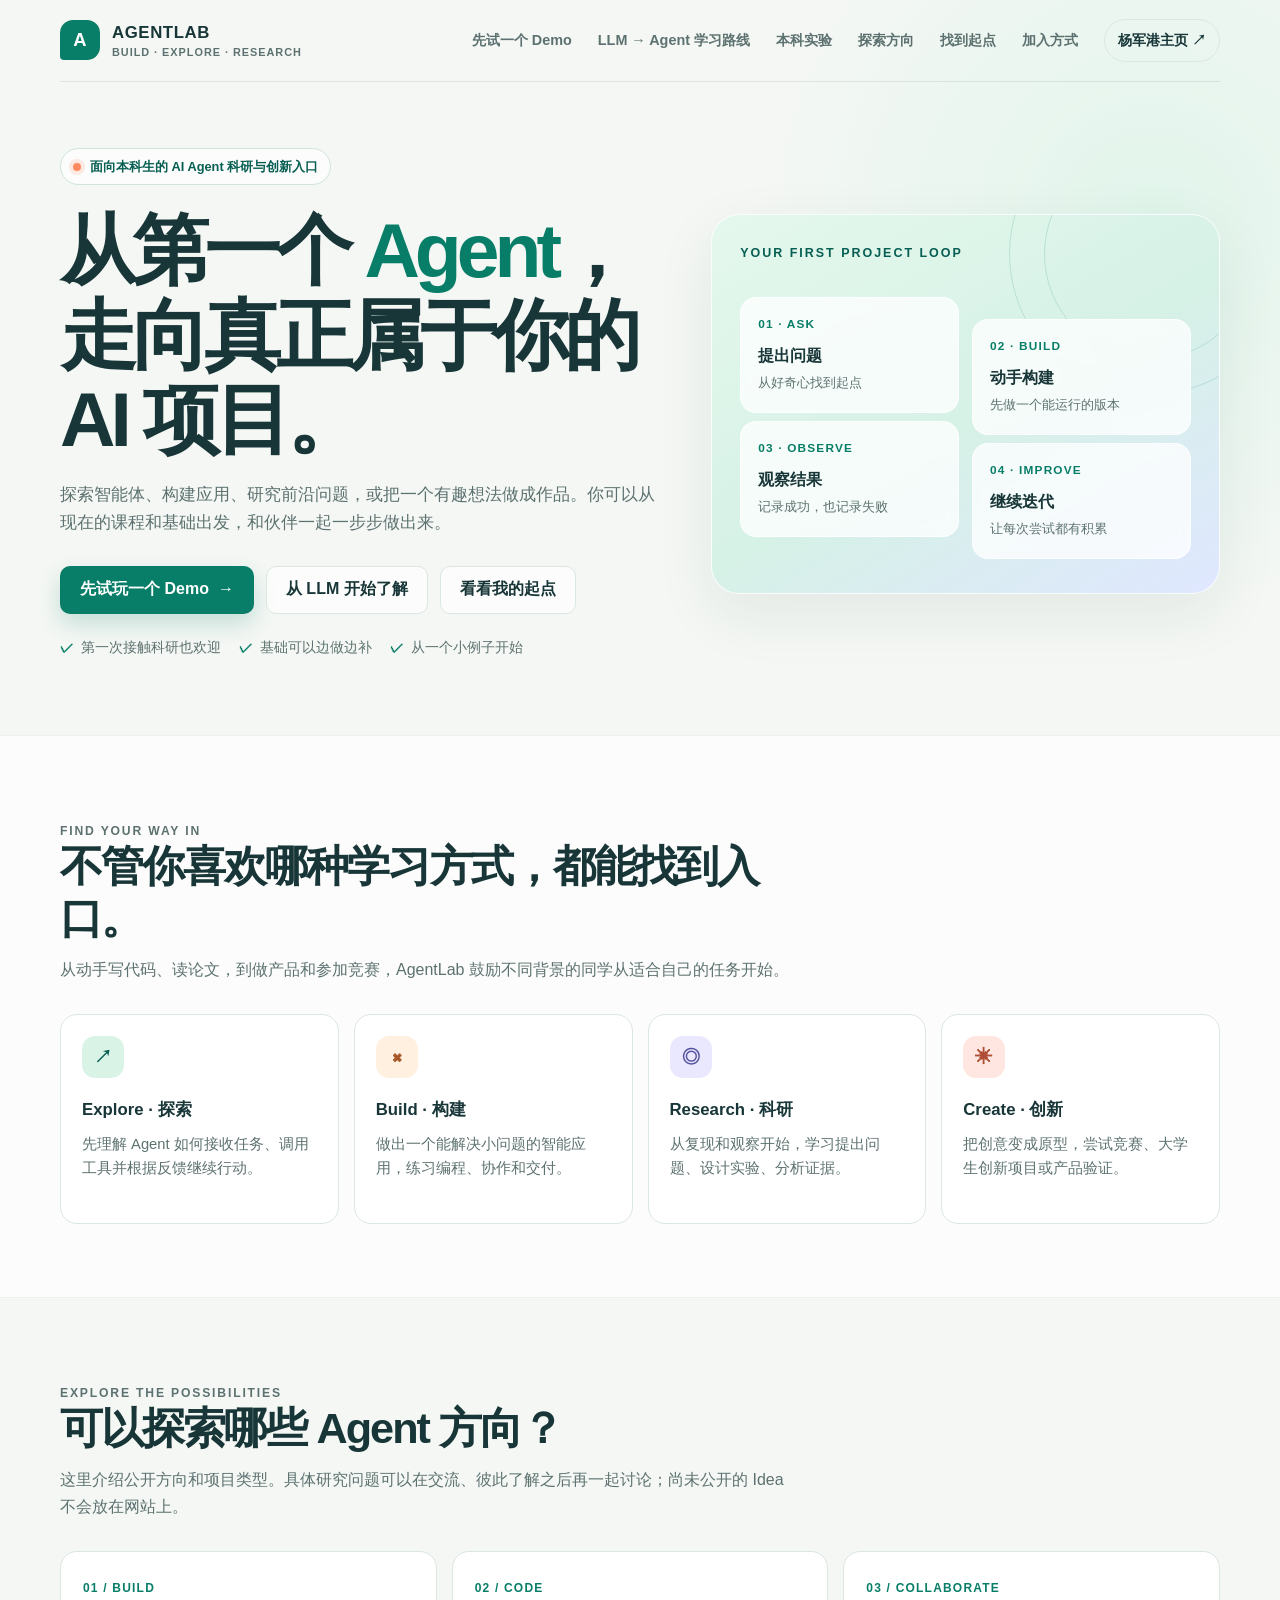
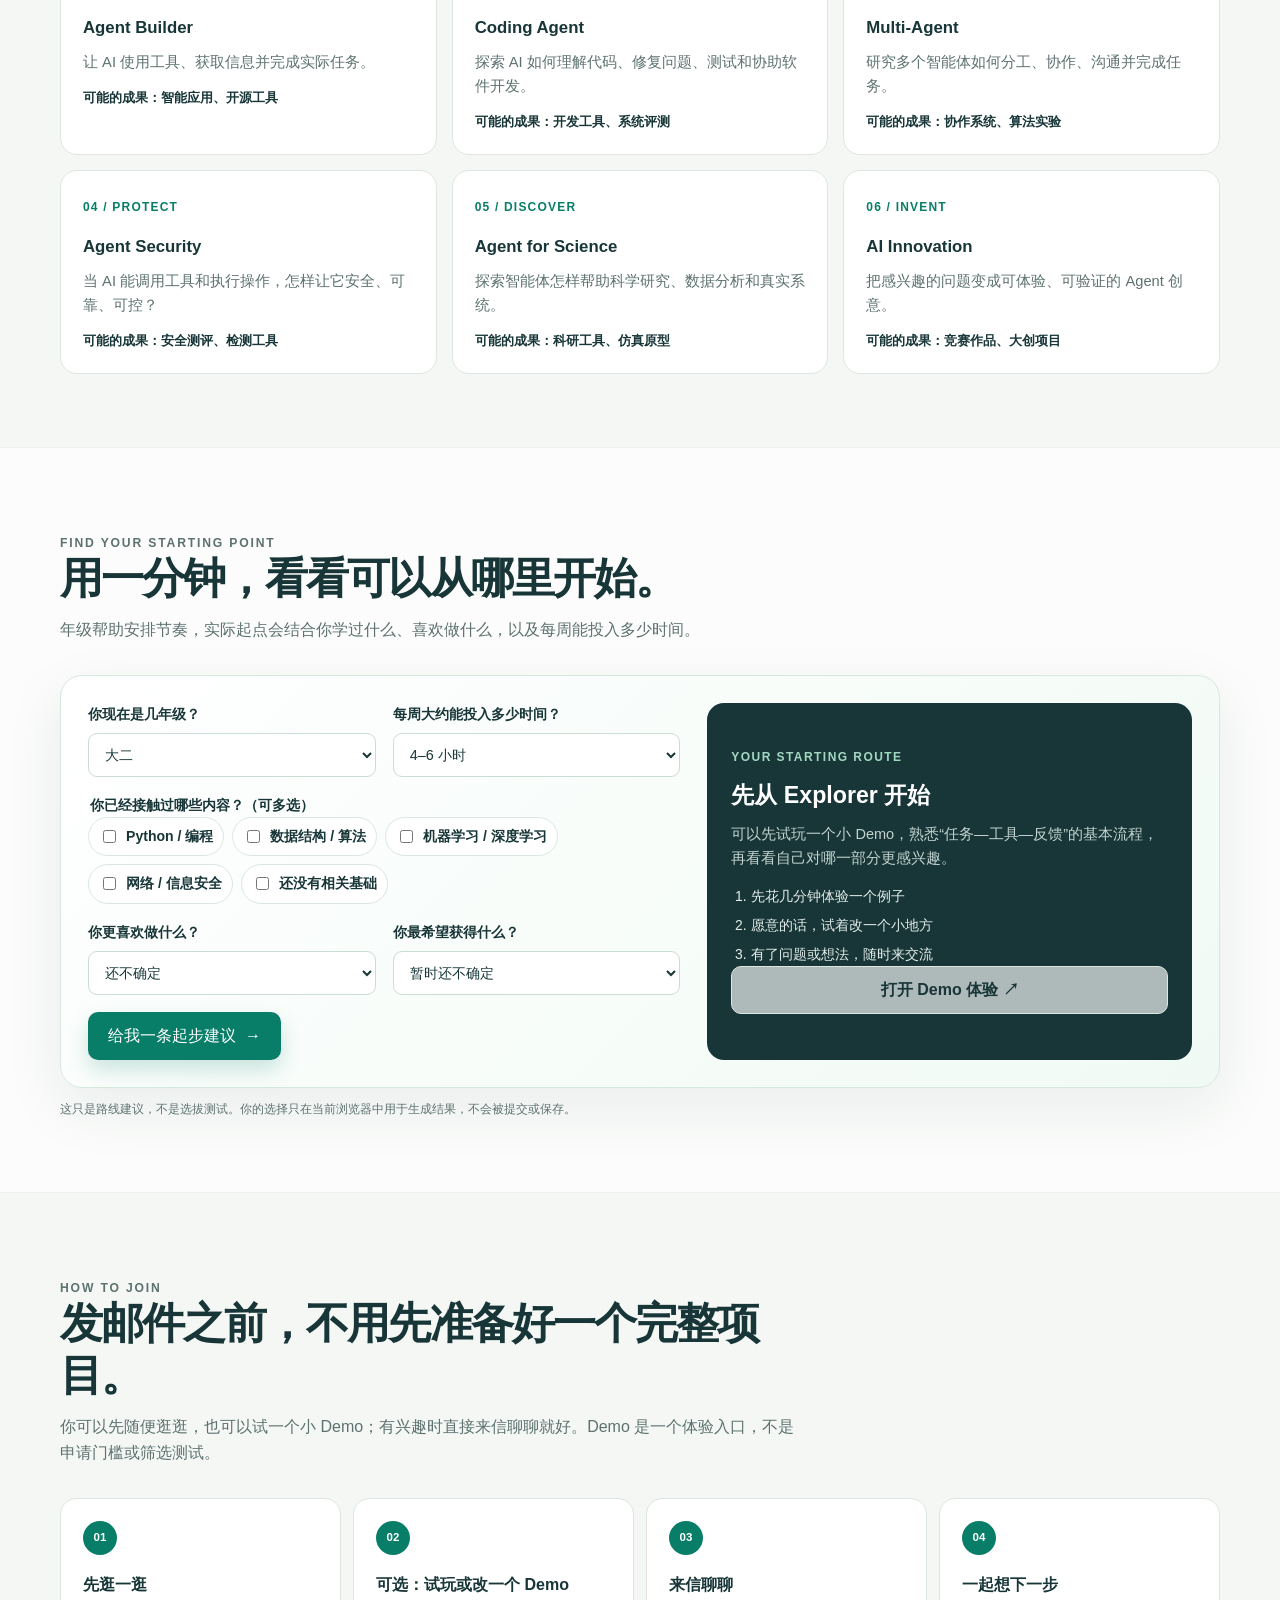
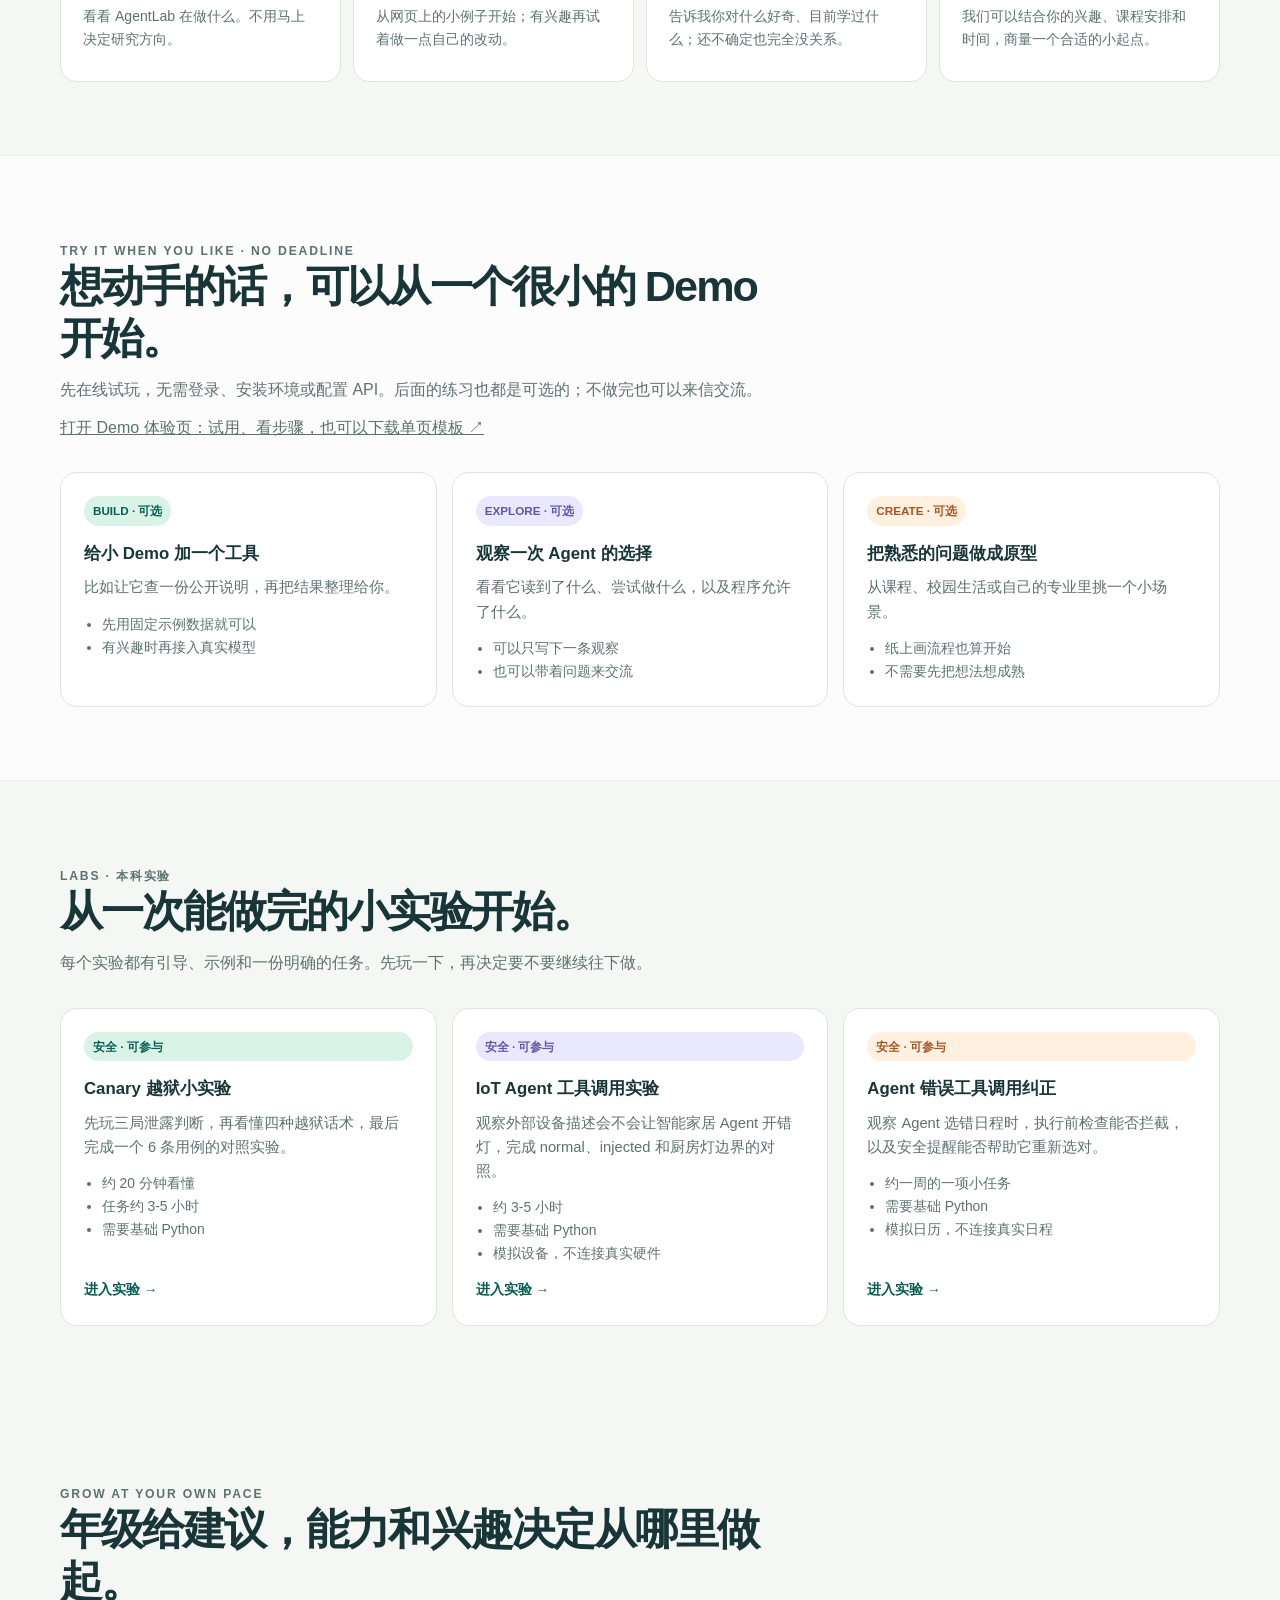
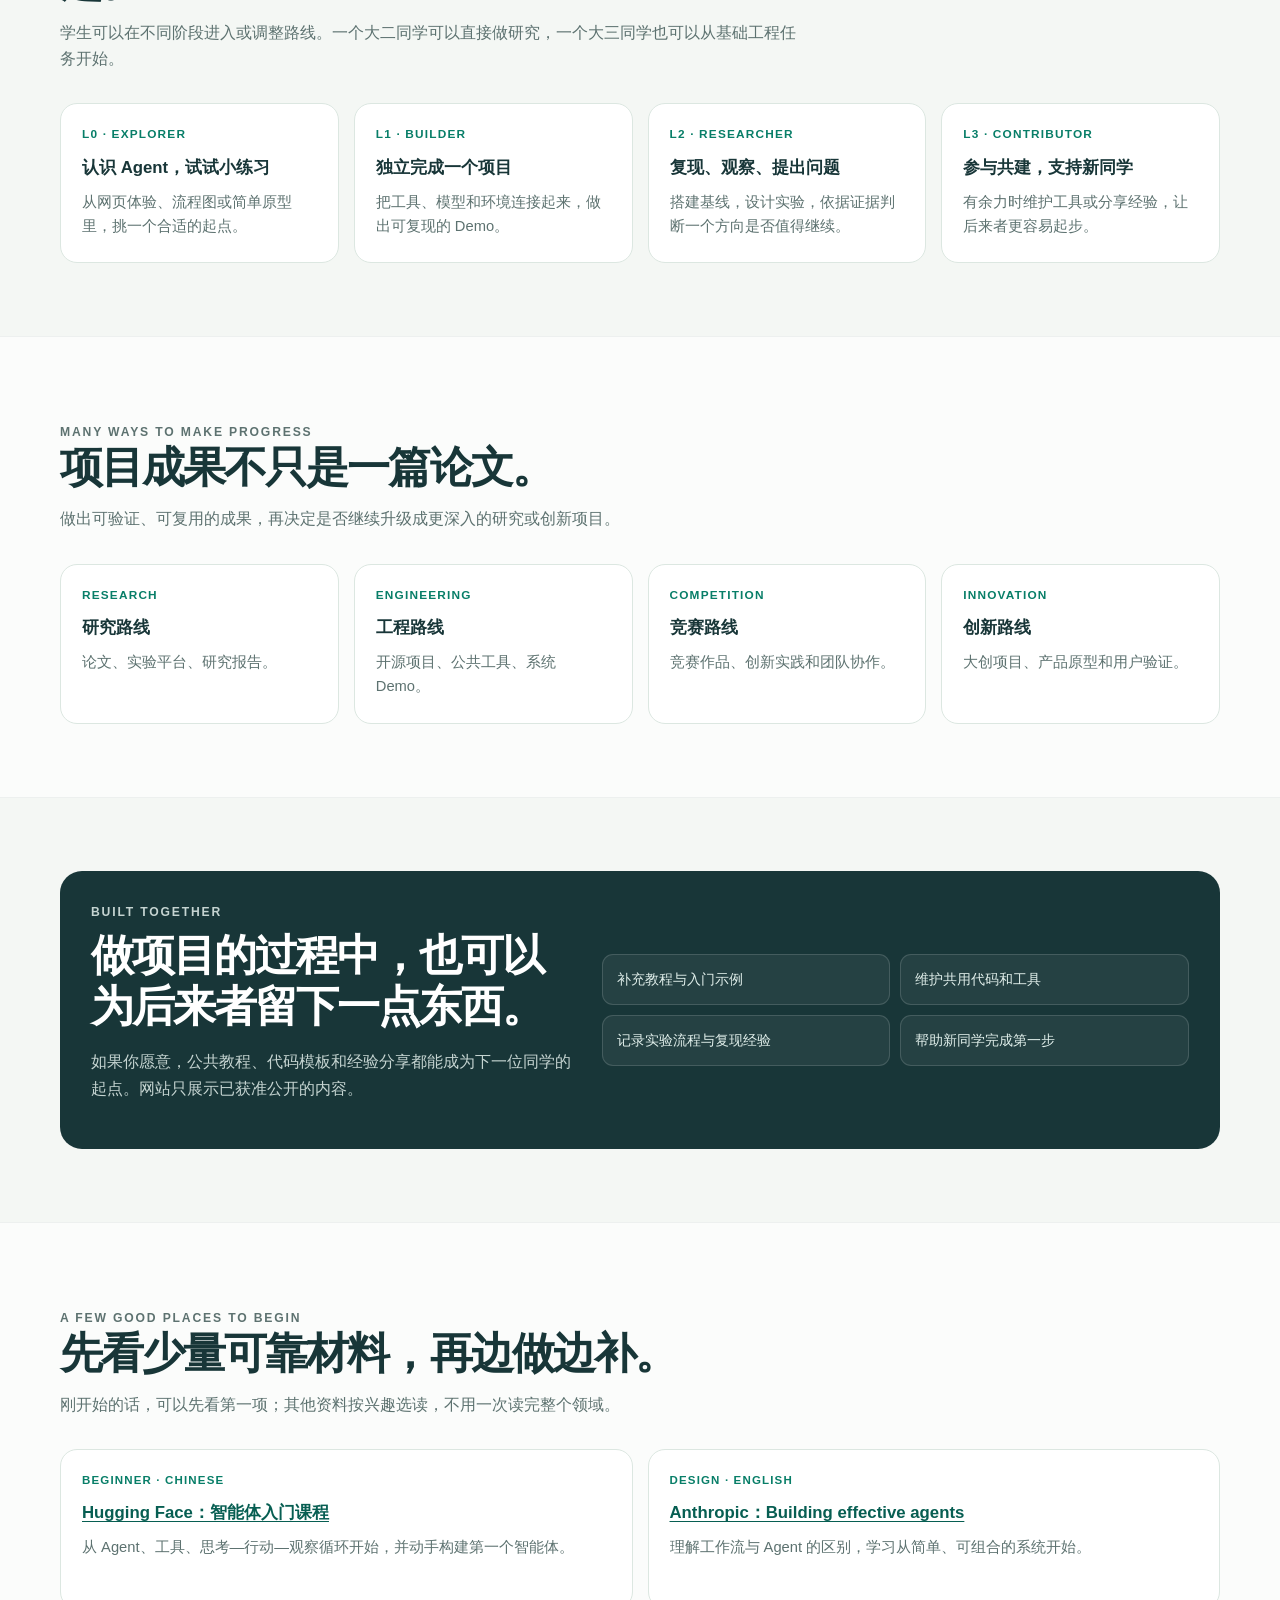
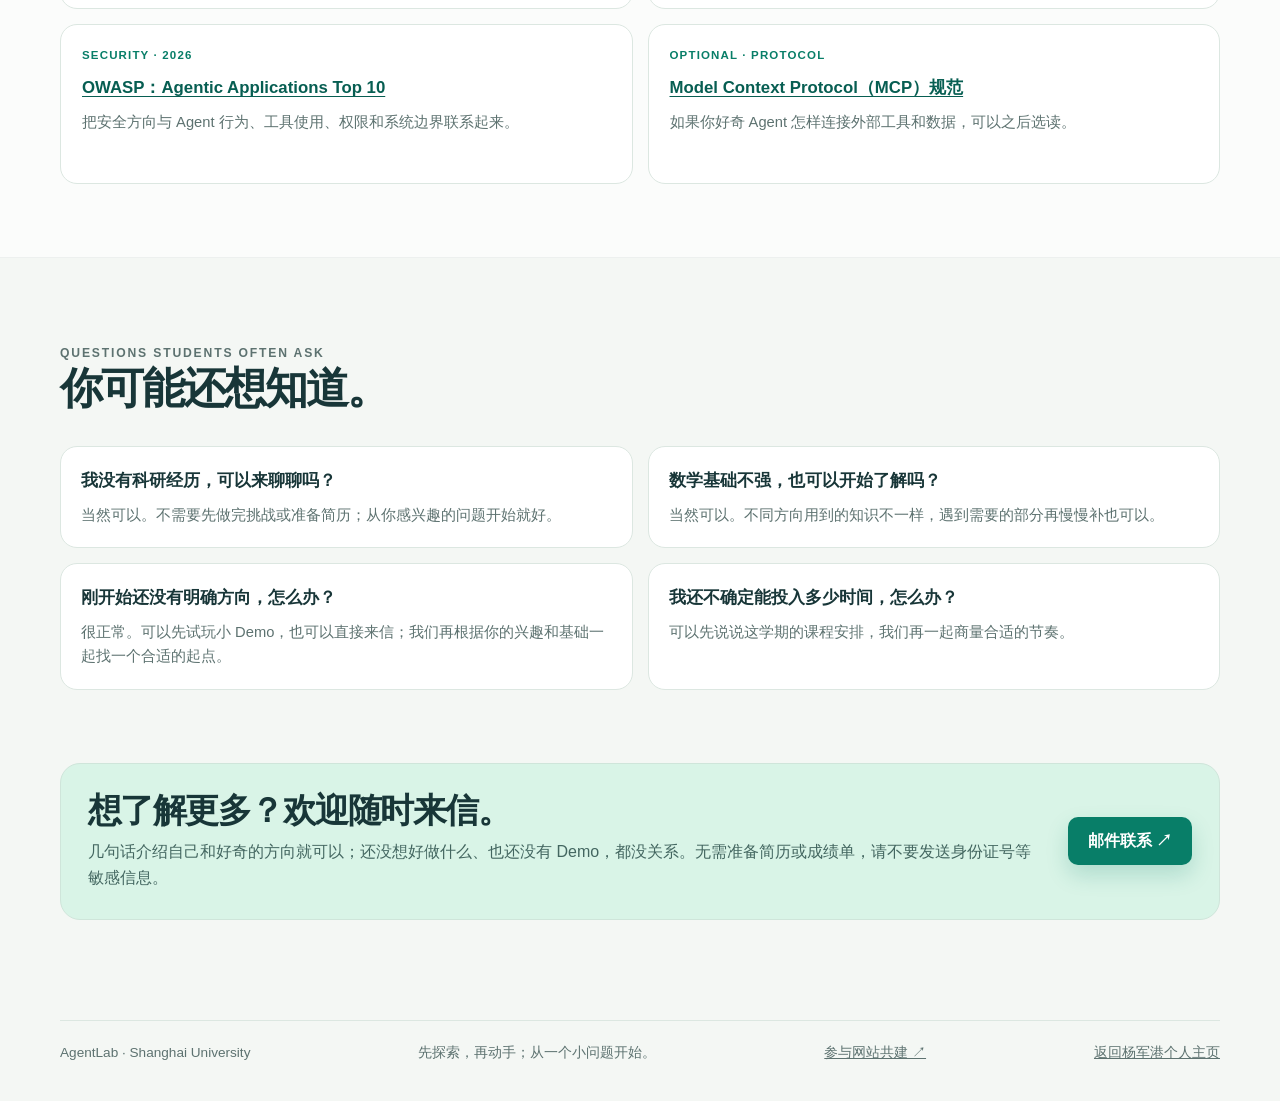
==== commit 1570644e: "Add undergraduate security labs" ====
--- a/agentlab/index.html
+++ b/agentlab/index.html
@@ -330,6 +330,46 @@
             html { scroll-behavior: auto; }
             *, *::before, *::after { transition-duration: 0.01ms !important; }
         }
+
+        /* 新增 */
+        /* ===== 本科实验卡片 ===== */
+        .lab-card {
+            display: flex;
+            flex-direction: column;
+            color: inherit;
+            text-decoration: none;
+            transition: transform 0.18s ease, border-color 0.18s ease;
+        }
+
+        a.lab-card:hover {
+            transform: translateY(-3px);
+            border-color: #b9d8c9;
+            text-decoration: none;
+        }
+
+        .lab-card .lab-cta {
+            margin-top: auto;
+            padding-top: 14px;
+            color: var(--green-dark);
+            font-size: 0.85rem;
+            font-weight: 850;
+        }
+
+        .challenge-card.lab-placeholder {
+            border-style: dashed;
+            background: rgba(255, 255, 255, 0.55);
+            box-shadow: none;
+        }
+
+        .challenge-card.lab-placeholder .tag {
+            color: var(--muted);
+            background: #eef2f0;
+        }
+
+        .challenge-card.lab-placeholder .lab-cta {
+            color: var(--muted);
+        }
+
     </style>
 </head>
 <body>
@@ -341,6 +381,7 @@
         <nav class="nav" aria-label="主导航">
             <a href="demo.html">先试一个 Demo</a>
             <a href="learn.html">LLM → Agent 学习路线</a>
+            <a href="#labs">本科实验</a>
             <a href="#directions">探索方向</a>
             <a href="#pathfinder">找到起点</a>
             <a href="#join">加入方式</a>
@@ -491,6 +532,54 @@
             </div>
         </section>
 
+        <!-- 新增任务 -->
+        <section class="section" id="labs">
+            <div class="shell">
+                <div class="section-heading">
+                    <p class="section-kicker">Labs · 本科实验</p>
+                    <h2>从一次能做完的小实验开始。</h2>
+                    <p>每个实验都有引导、示例和一份明确的任务。先玩一下，再决定要不要继续往下做。</p>
+                </div>
+                <div class="challenge-grid">
+                    <a class="challenge-card lab-card" href="../labs/CanaryLab/beginner.html">
+                        <span class="tag">安全 · 可参与</span>
+                        <h3>Canary 越狱小实验</h3>
+                        <p>先玩三局泄露判断，再看懂四种越狱话术，最后完成一个 6 条用例的对照实验。</p>
+                        <ul>
+                            <li>约 20 分钟看懂</li>
+                            <li>任务约 3-5 小时</li>
+                            <li>需要基础 Python</li>
+                        </ul>
+                        <span class="lab-cta">进入实验 →</span>
+                    </a>
+
+                    <a class="challenge-card lab-card" href="../labs/IoTLab/index.html">
+                        <span class="tag">安全 · 可参与</span>
+                        <h3>IoT Agent 工具调用实验</h3>
+                        <p>观察外部设备描述会不会让智能家居 Agent 开错灯，完成 normal、injected 和厨房灯边界的对照。</p>
+                        <ul>
+                            <li>约 3-5 小时</li>
+                            <li>需要基础 Python</li>
+                            <li>模拟设备，不连接真实硬件</li>
+                        </ul>
+                        <span class="lab-cta">进入实验 →</span>
+                    </a>
+
+                    <a class="challenge-card lab-card" href="../labs/CalendarLab/index.html">
+                        <span class="tag">安全 · 可参与</span>
+                        <h3>Agent 错误工具调用纠正</h3>
+                        <p>观察 Agent 选错日程时，执行前检查能否拦截，以及安全提醒能否帮助它重新选对。</p>
+                        <ul>
+                            <li>约一周的一项小任务</li>
+                            <li>需要基础 Python</li>
+                            <li>模拟日历，不连接真实日程</li>
+                        </ul>
+                        <span class="lab-cta">进入实验 →</span>
+                    </a>
+                </div>
+            </div>
+        </section>
+
         <section class="section" id="growth">
             <div class="shell">
                 <div class="section-heading">
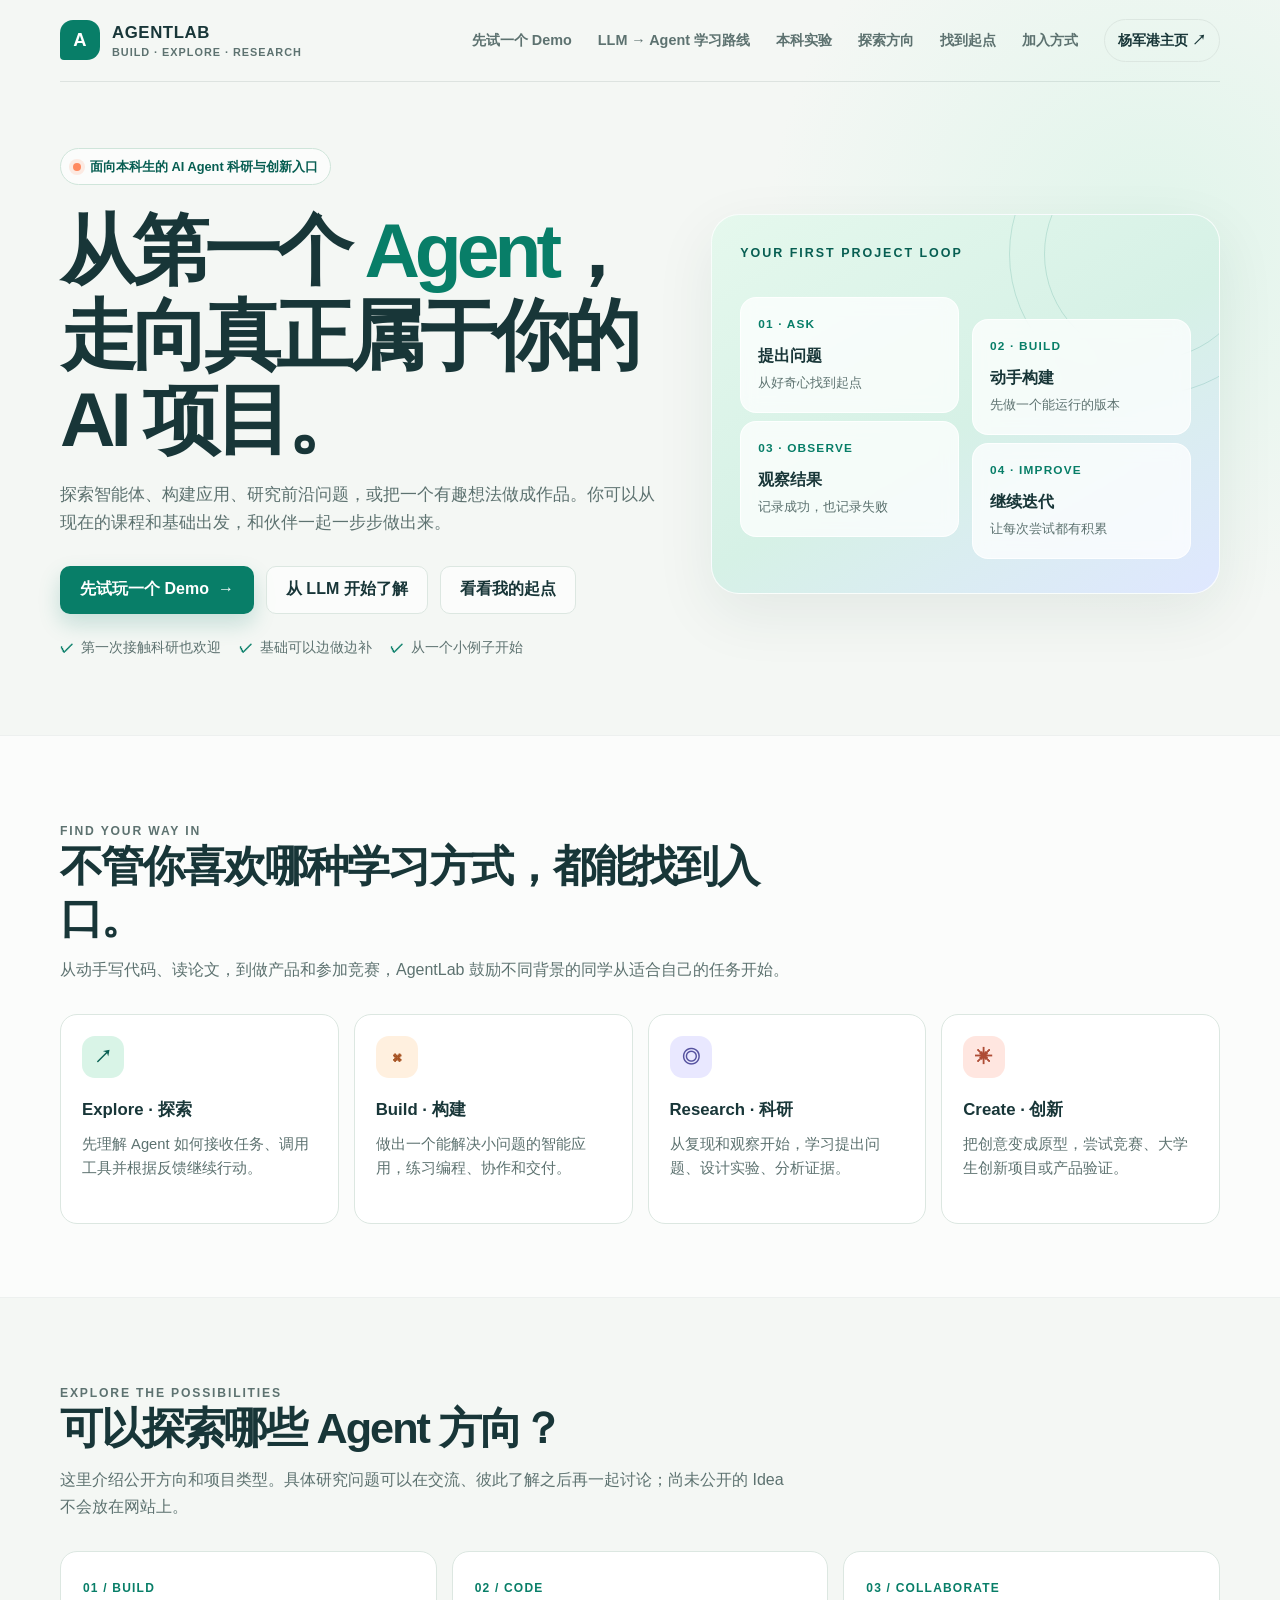
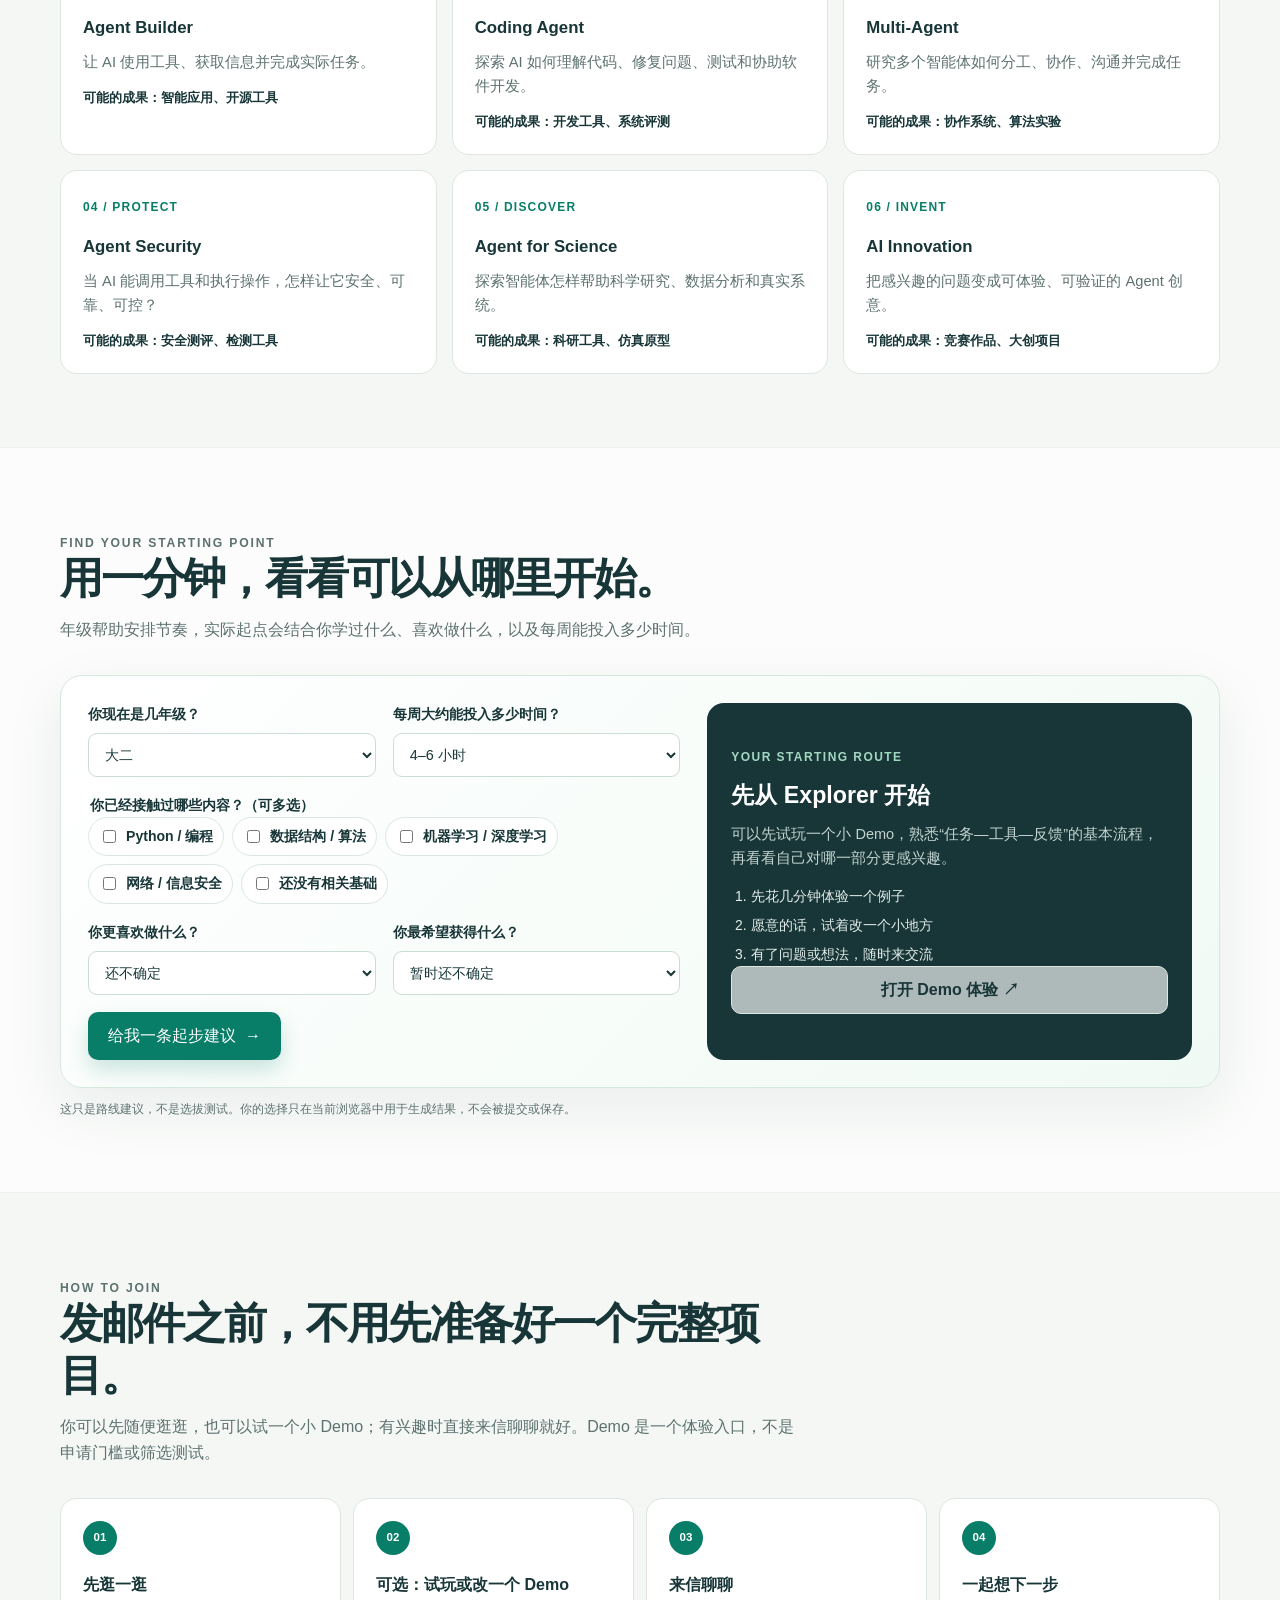
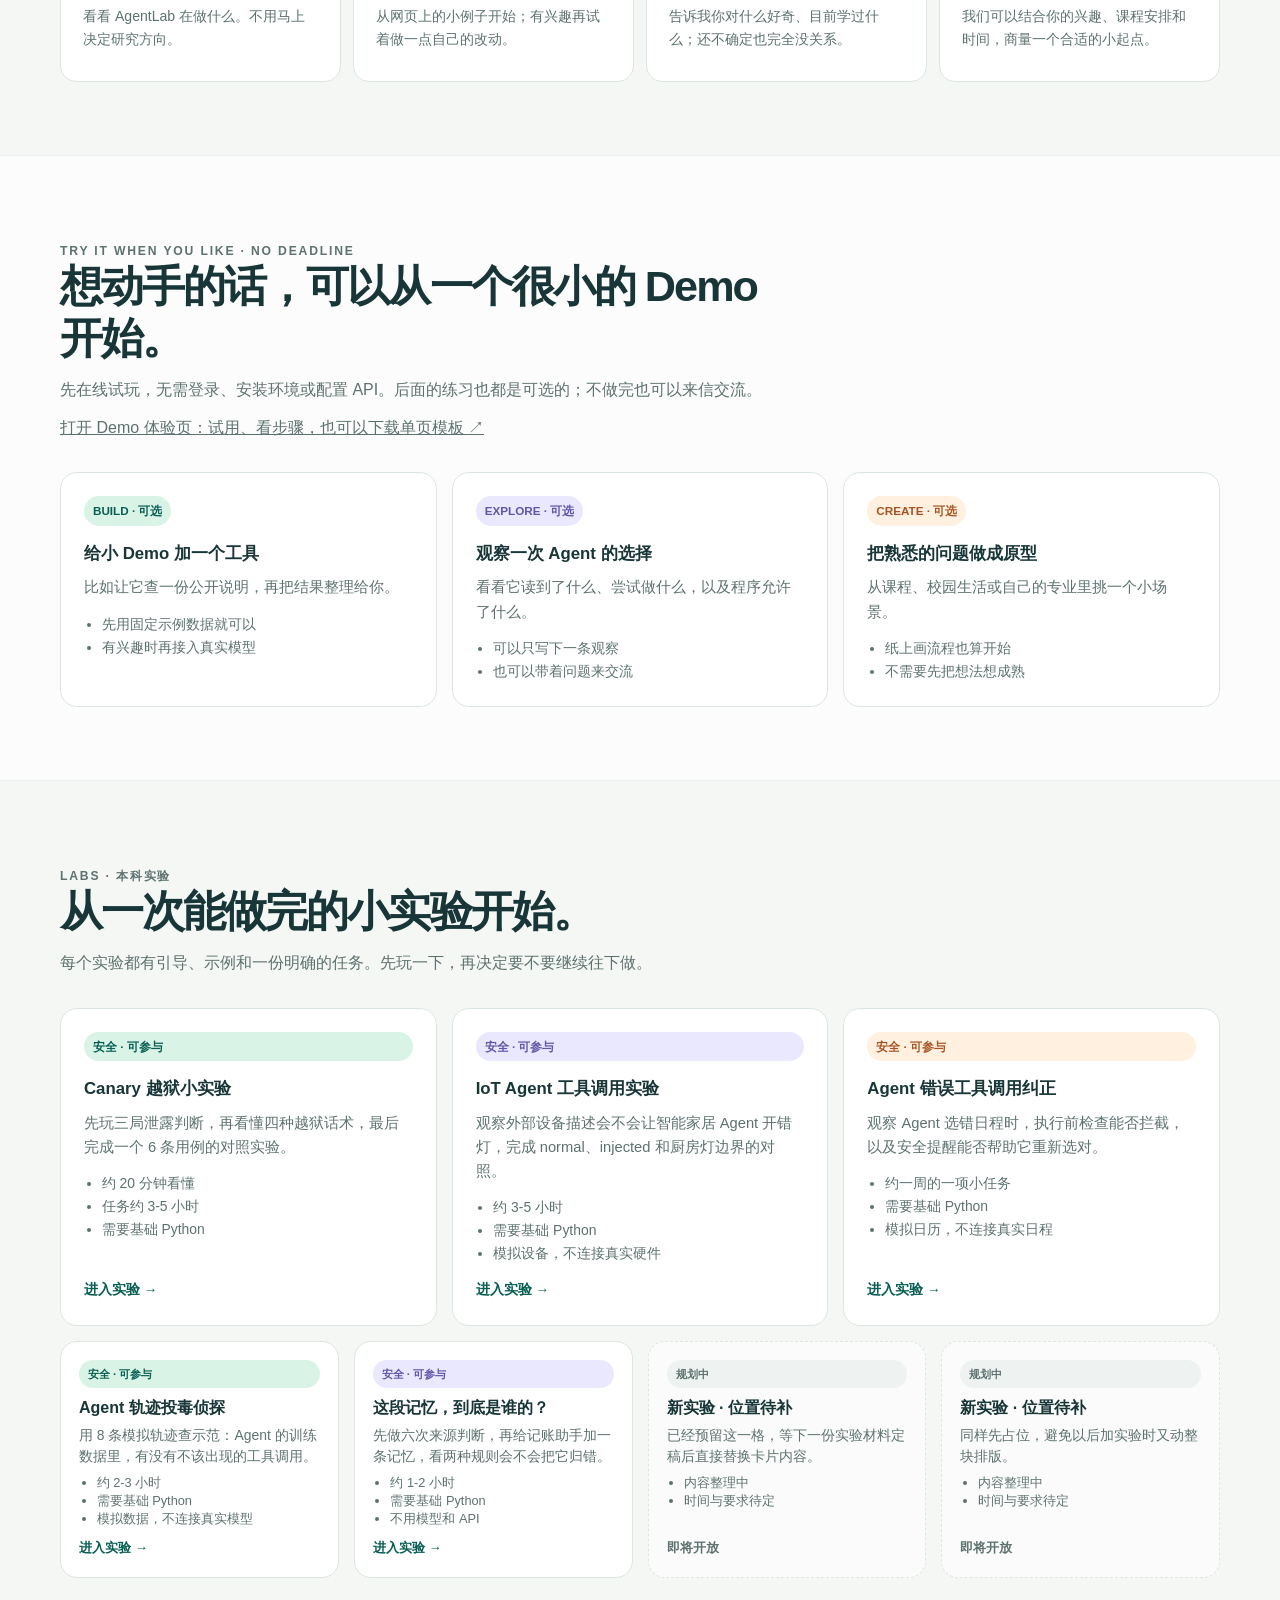
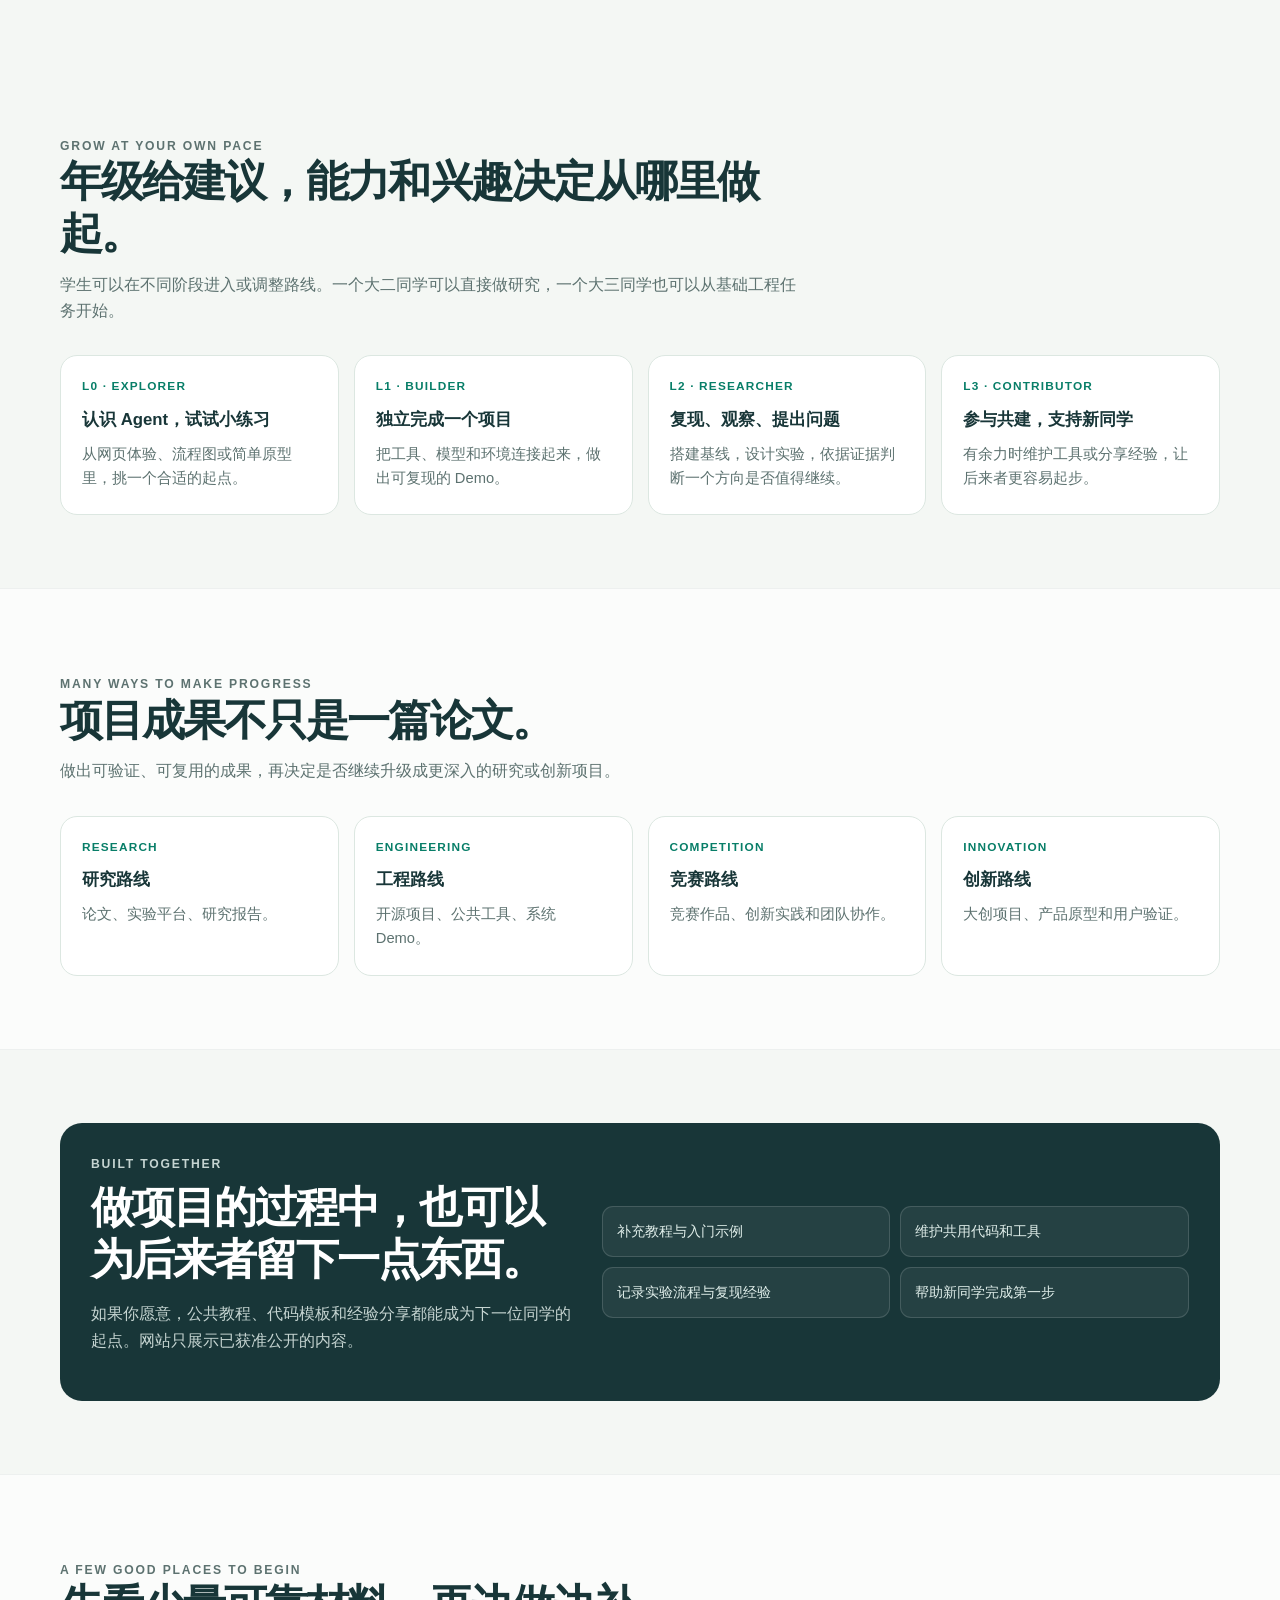
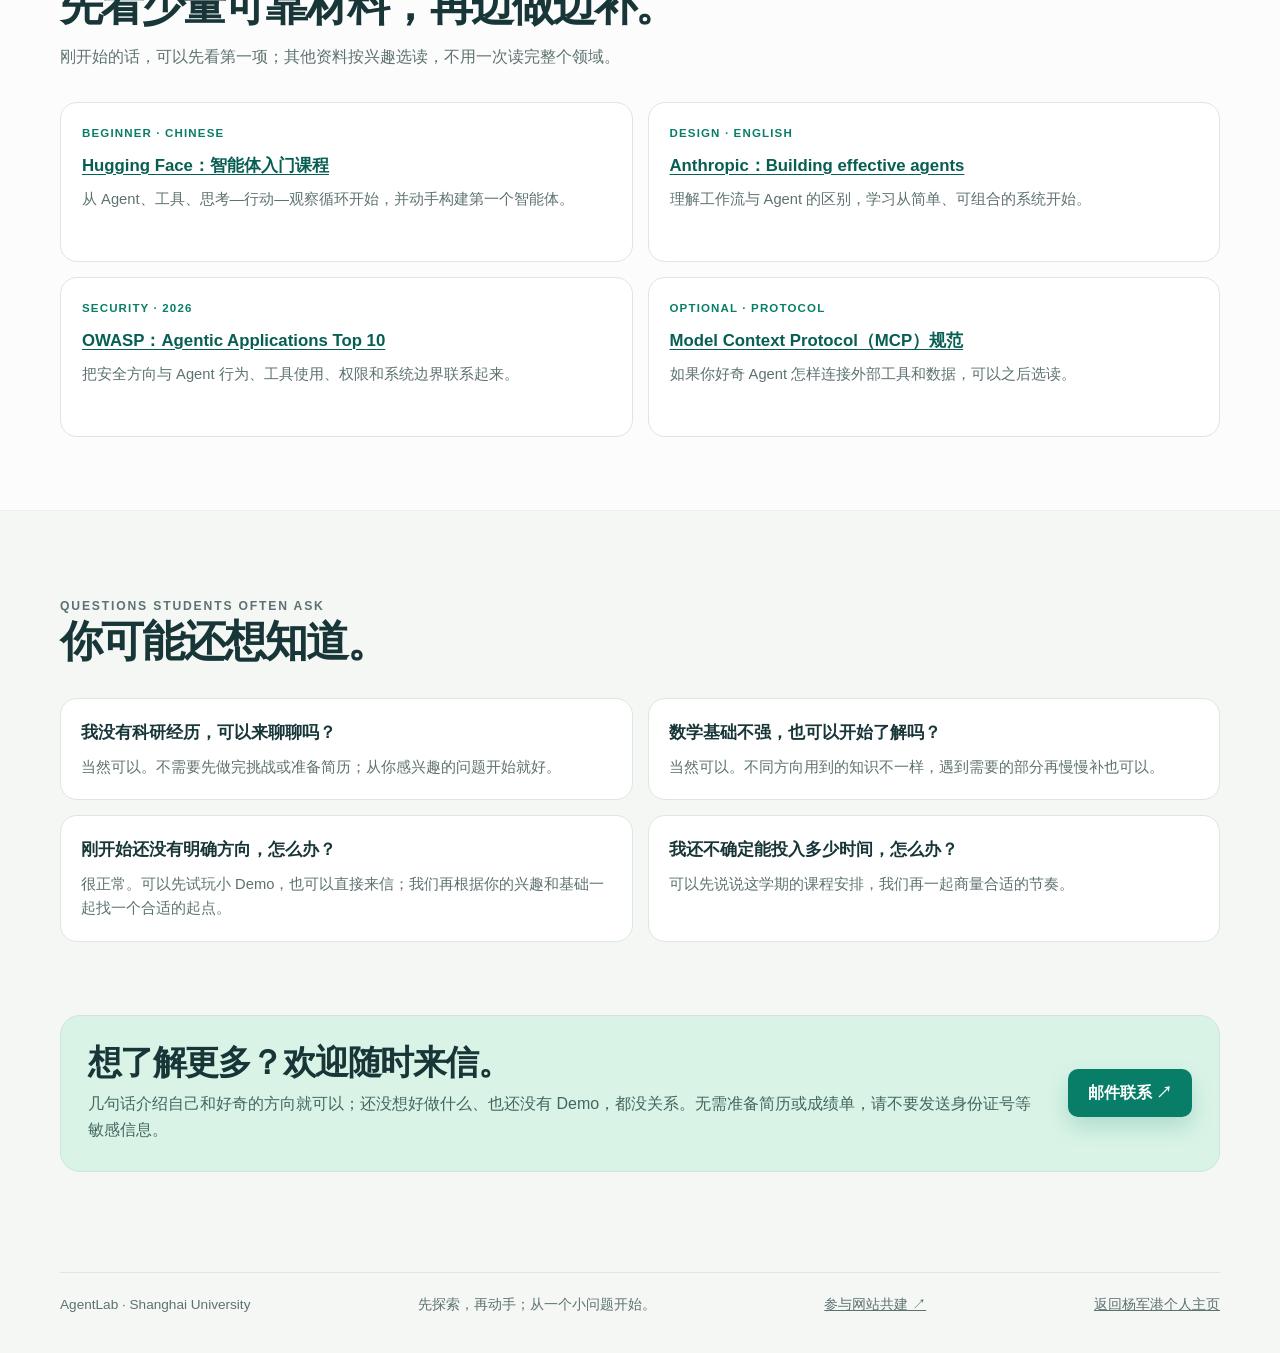
==== commit 63a17435: "updata the index.html and upload two tasks" ====
--- a/agentlab/index.html
+++ b/agentlab/index.html
@@ -259,6 +259,26 @@
         .challenge-card:nth-child(3) .tag { color: #a75424; background: #fff0df; }
         .challenge-card ul { margin: 13px 0 0; padding-left: 1.1rem; color: var(--muted); font-size: 0.87rem; }
 
+        /* 第二排：四个新实验，四列一排放得下 */
+        .challenge-grid-row2 { margin-top: 15px; grid-template-columns: repeat(4, minmax(0, 1fr)); }
+        .challenge-grid-row2 .challenge-card { min-height: 235px; padding: 18px; }
+        .challenge-grid-row2 .challenge-card .tag { margin-bottom: 10px; font-size: 0.7rem; }
+        .challenge-grid-row2 .challenge-card h3 { margin-bottom: 6px; font-size: 1rem; line-height: 1.3; }
+        .challenge-grid-row2 .challenge-card p {
+            display: -webkit-box;
+            overflow: hidden;
+            -webkit-line-clamp: 2;
+            -webkit-box-orient: vertical;
+            font-size: 0.87rem;
+            line-height: 1.5;
+        }
+        .challenge-grid-row2 .challenge-card ul { margin-top: 7px; font-size: 0.8rem; line-height: 1.42; }
+        .challenge-grid-row2 .challenge-card .lab-cta { padding-top: 9px; font-size: 0.82rem; }
+        .challenge-grid-row2 .challenge-card:nth-child(4) .tag { color: #4a6b9a; background: #e4eefb; }
+        .challenge-grid-row2 .challenge-card.lab-placeholder { border-style: dashed; background: rgba(255, 255, 255, 0.55); box-shadow: none; }
+        .challenge-grid-row2 .challenge-card.lab-placeholder .tag { color: var(--muted); background: #eef2f0; }
+        .challenge-grid-row2 .challenge-card.lab-placeholder .lab-cta { color: var(--muted); }
+
         .track-grid { grid-template-columns: repeat(4, minmax(0, 1fr)); }
         .track-card { min-height: 160px; padding: 21px; }
         .track-card .track-type { display: block; margin-bottom: 9px; color: var(--green); font-size: 0.74rem; font-weight: 900; letter-spacing: 0.1em; text-transform: uppercase; }
@@ -294,6 +314,10 @@
 
         footer { padding: 27px 0 37px; color: var(--muted); font-size: 0.85rem; }
         .footer-inner { display: flex; justify-content: space-between; gap: 20px; border-top: 1px solid var(--line); padding-top: 21px; }
+
+        @media (max-width: 1180px) {
+            .challenge-grid-row2 { grid-template-columns: repeat(2, minmax(0, 1fr)); }
+        }
 
         @media (max-width: 900px) {
             .hero { grid-template-columns: 1fr 0.85fr; gap: 25px; }
@@ -314,7 +338,7 @@
             .visual-card { min-height: 350px; padding: 22px; }
             .loop-step { min-height: 100px; padding: 14px; }
             .section { padding: 55px 0; }
-            .path-cards, .direction-grid, .challenge-grid, .track-grid, .resource-grid, .faq-grid, .steps { grid-template-columns: 1fr; }
+            .path-cards, .direction-grid, .challenge-grid, .challenge-grid-row2, .track-grid, .resource-grid, .faq-grid, .steps { grid-template-columns: 1fr; }
             .path-card, .direction-card, .challenge-card, .track-card, .step { min-height: auto; }
             .path-finder { padding: 18px; }
             .finder-form { grid-template-columns: 1fr; }
@@ -577,6 +601,54 @@
                         <span class="lab-cta">进入实验 →</span>
                     </a>
                 </div>
+
+                <div class="challenge-grid challenge-grid-row2">
+                    <a class="challenge-card lab-card" href="../labs/AgentTracePoisonLab/index.html">
+                        <span class="tag">安全 · 可参与</span>
+                        <h3>Agent 轨迹投毒侦探</h3>
+                        <p>用 8 条模拟轨迹查示范：Agent 的训练数据里，有没有不该出现的工具调用。</p>
+                        <ul>
+                            <li>约 2-3 小时</li>
+                            <li>需要基础 Python</li>
+                            <li>模拟数据，不连接真实模型</li>
+                        </ul>
+                        <span class="lab-cta">进入实验 →</span>
+                    </a>
+
+                    <a class="challenge-card lab-card" href="../labs/MemoryLab/index.html">
+                        <span class="tag">安全 · 可参与</span>
+                        <h3>这段记忆，到底是谁的？</h3>
+                        <p>先做六次来源判断，再给记账助手加一条记忆，看两种规则会不会把它归错。</p>
+                        <ul>
+                            <li>约 1-2 小时</li>
+                            <li>需要基础 Python</li>
+                            <li>不用模型和 API</li>
+                        </ul>
+                        <span class="lab-cta">进入实验 →</span>
+                    </a>
+
+                    <article class="challenge-card lab-card lab-placeholder">
+                        <span class="tag">规划中</span>
+                        <h3>新实验 · 位置待补</h3>
+                        <p>已经预留这一格，等下一份实验材料定稿后直接替换卡片内容。</p>
+                        <ul>
+                            <li>内容整理中</li>
+                            <li>时间与要求待定</li>
+                        </ul>
+                        <span class="lab-cta">即将开放</span>
+                    </article>
+
+                    <article class="challenge-card lab-card lab-placeholder">
+                        <span class="tag">规划中</span>
+                        <h3>新实验 · 位置待补</h3>
+                        <p>同样先占位，避免以后加实验时又动整块排版。</p>
+                        <ul>
+                            <li>内容整理中</li>
+                            <li>时间与要求待定</li>
+                        </ul>
+                        <span class="lab-cta">即将开放</span>
+                    </article>
+                </div>
             </div>
         </section>
 
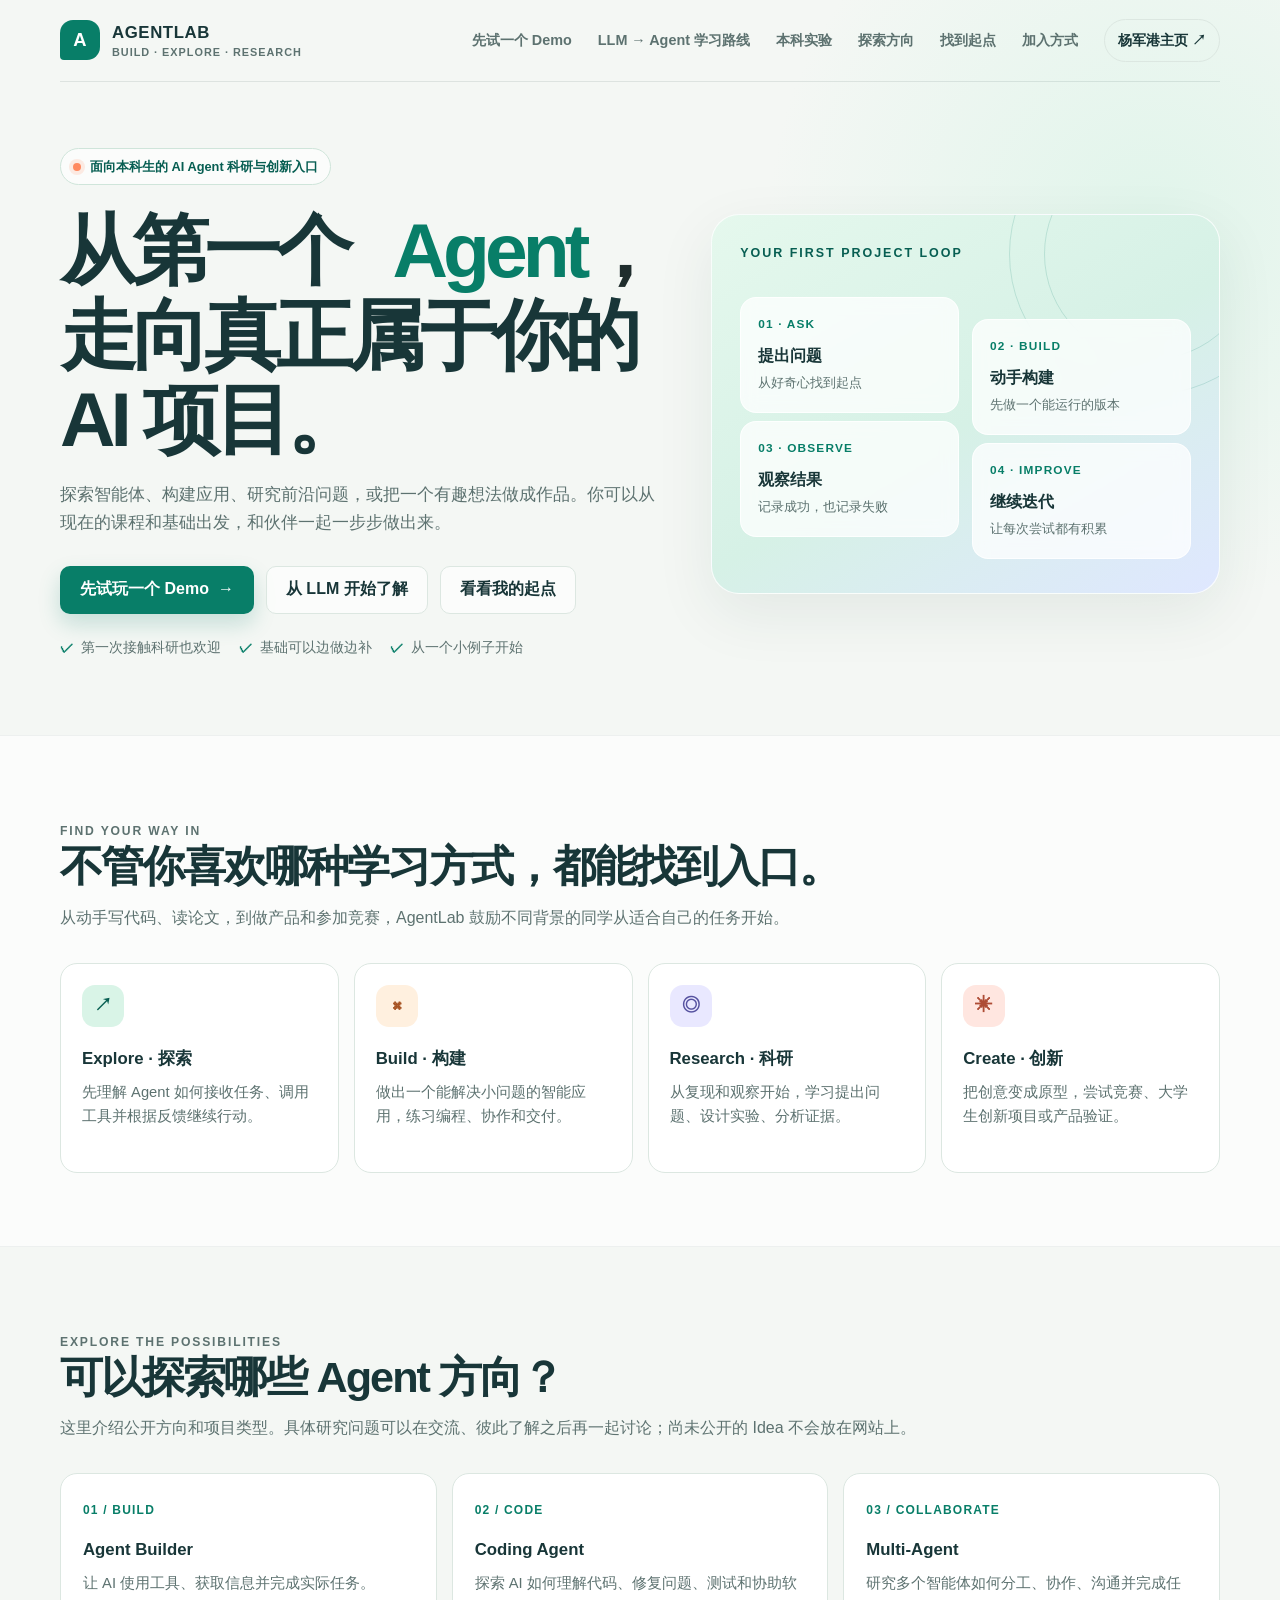
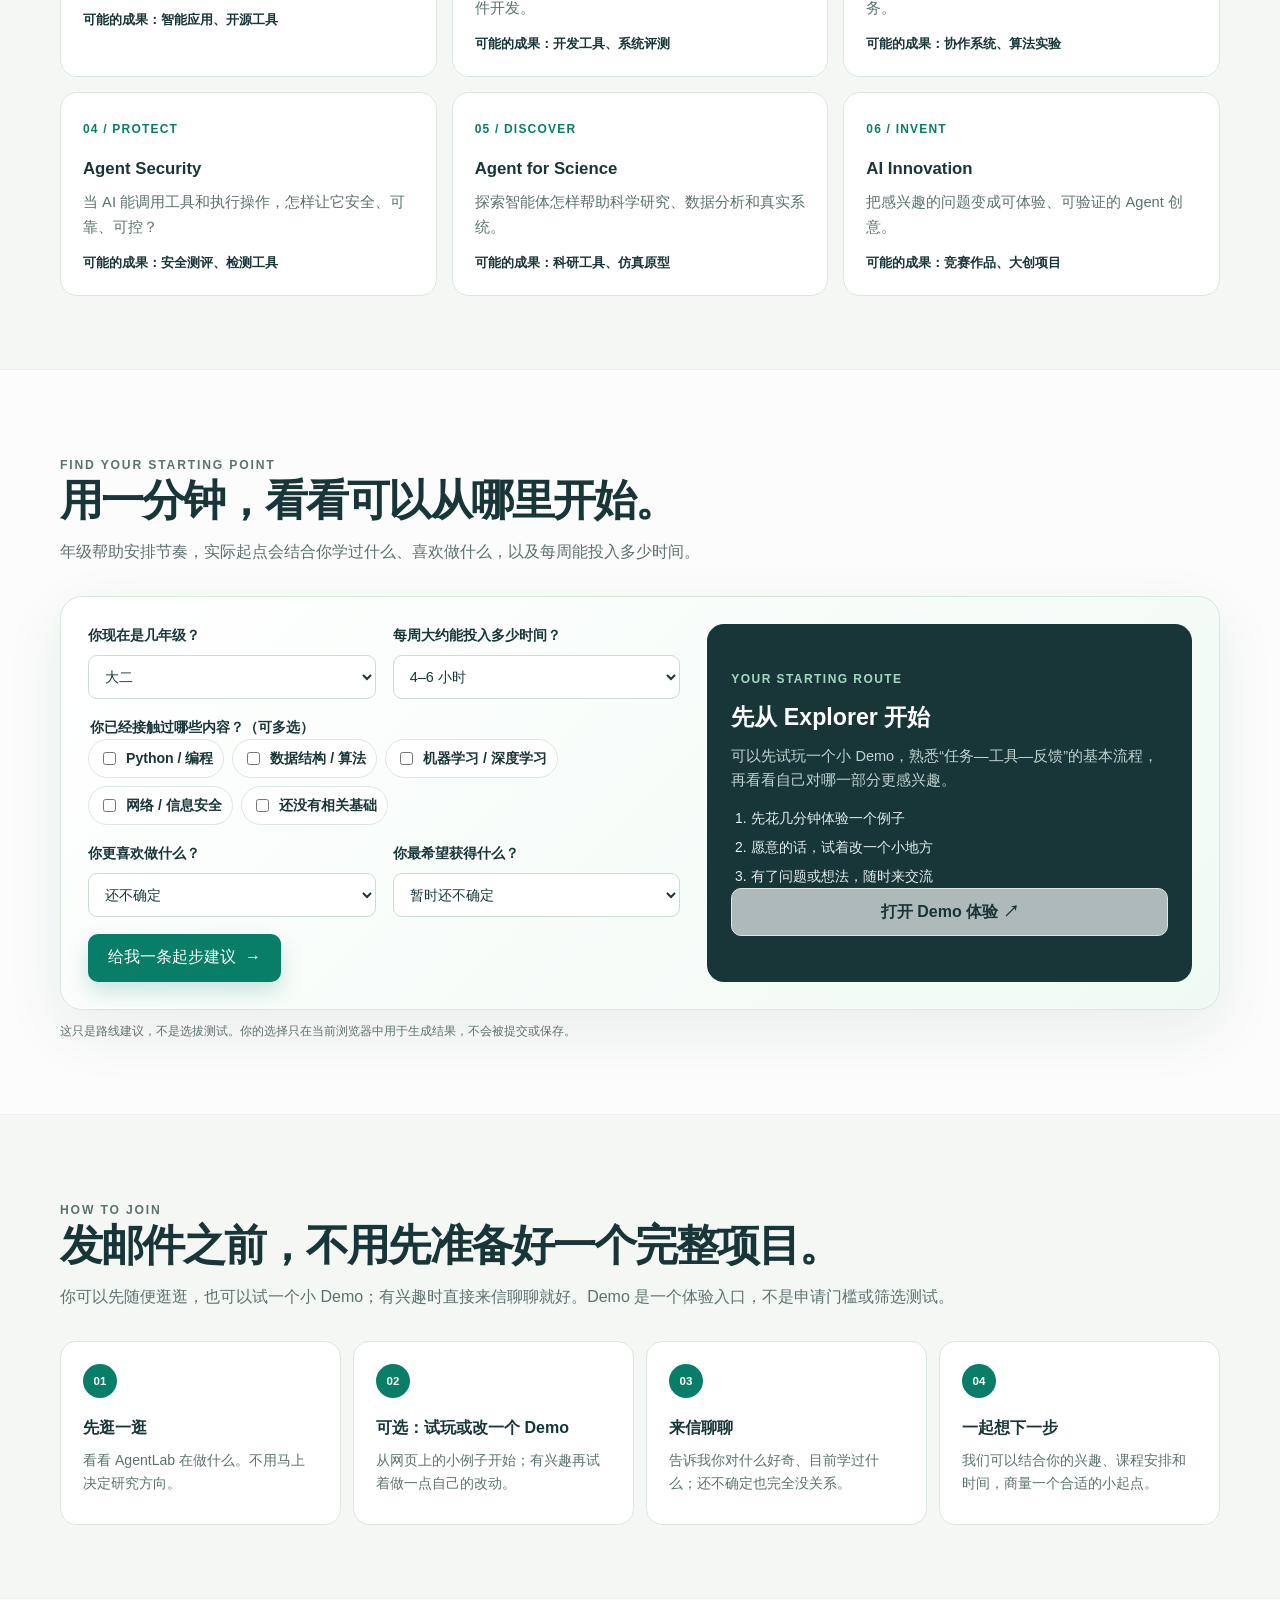
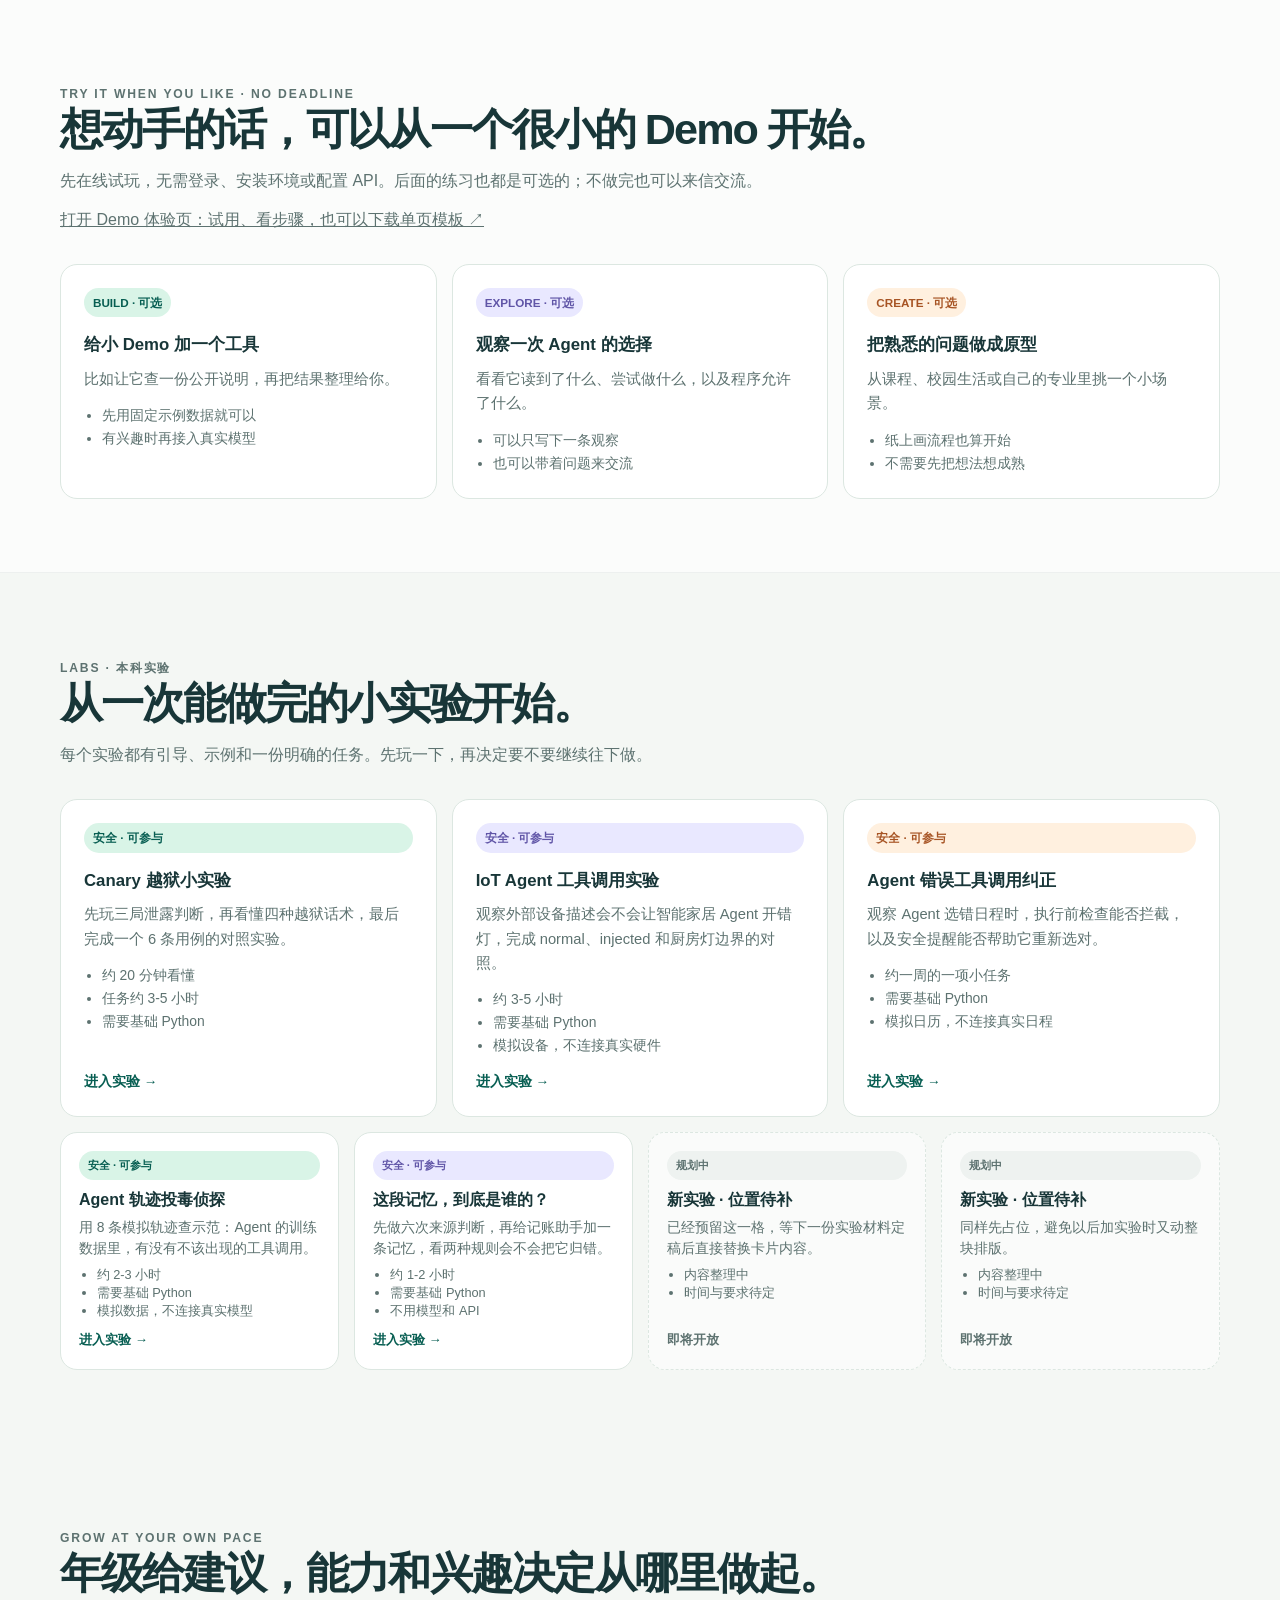
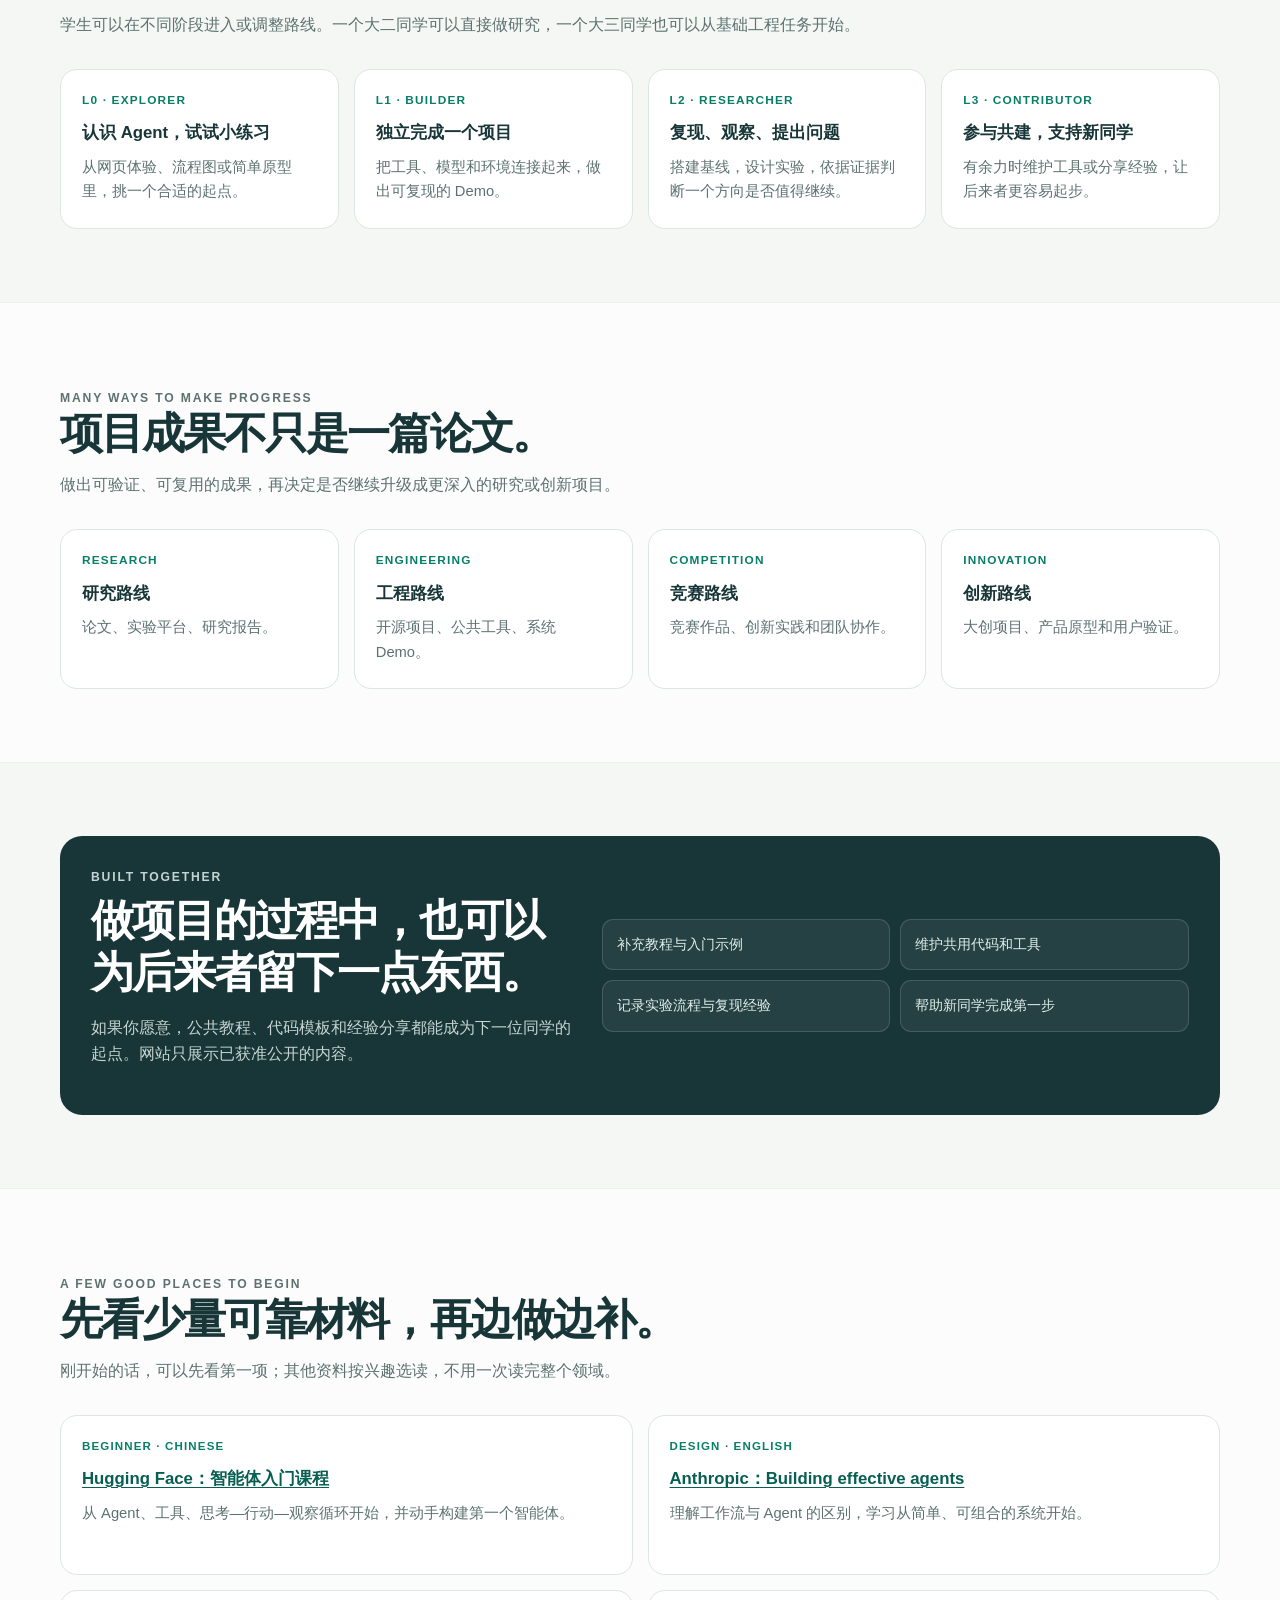
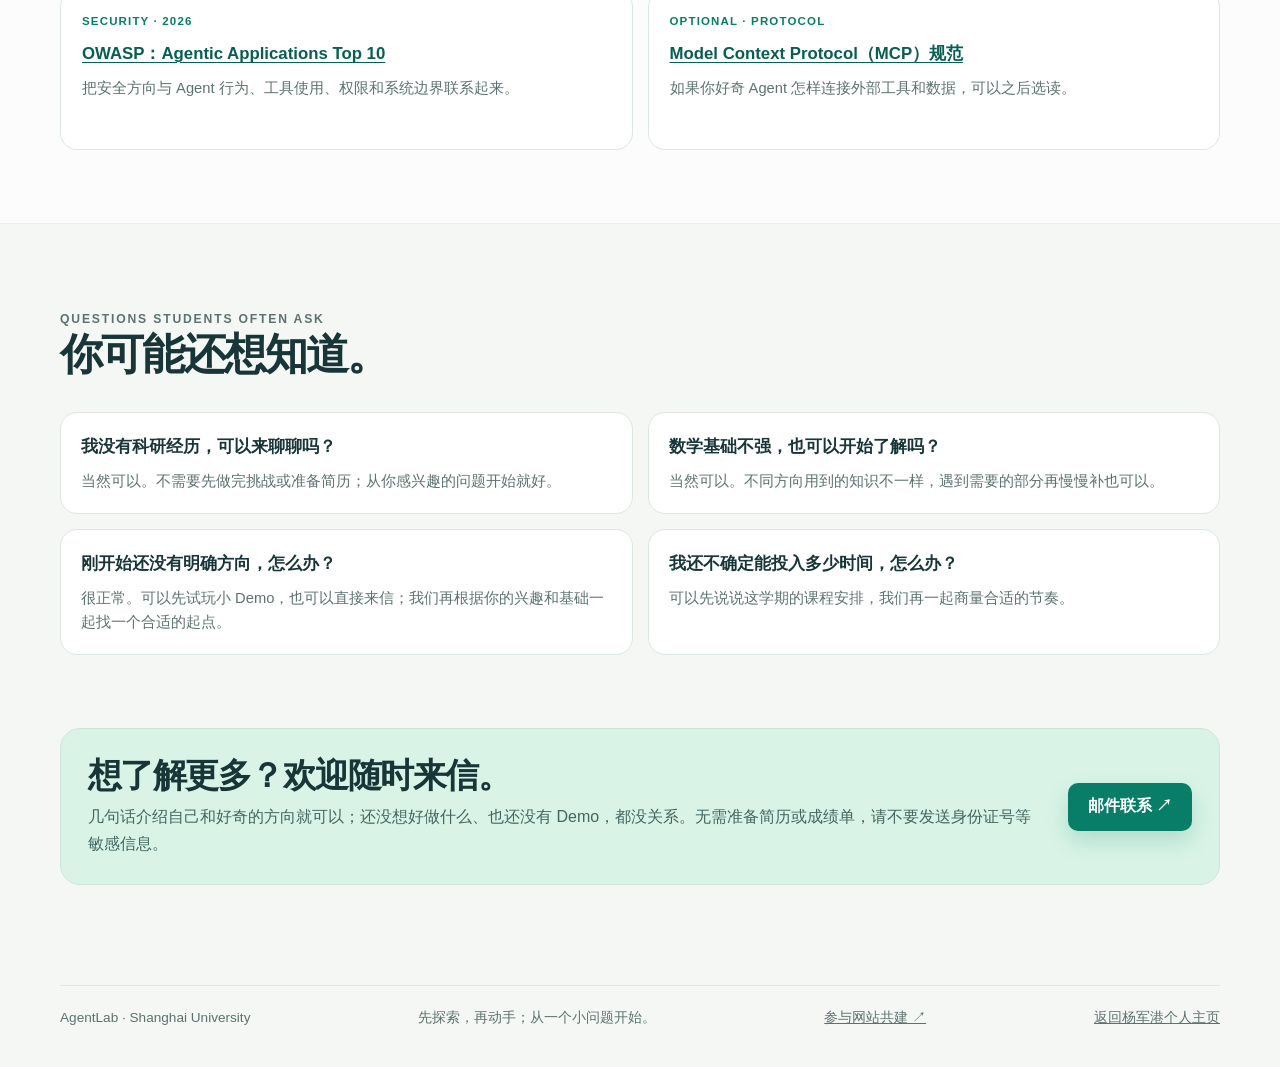
==== commit c20dd166: "Beautify the interface and update information" ====
--- a/agentlab/index.html
+++ b/agentlab/index.html
@@ -108,7 +108,7 @@
             letter-spacing: -0.065em;
         }
 
-        h1 .accent { color: var(--green); }
+        h1 .accent { color: var(--green); float: right; margin-left: 12px; }
 
         .hero-copy { max-width: 600px; color: var(--muted); font-size: 1.08rem; }
 
@@ -394,6 +394,8 @@
             color: var(--muted);
         }
 
+
+
     </style>
 </head>
 <body>
@@ -417,7 +419,7 @@
         <section class="shell hero" aria-labelledby="hero-title">
             <div>
                 <div class="kicker"><span class="kicker-dot" aria-hidden="true"></span>面向本科生的 AI Agent 科研与创新入口</div>
-                <h1 id="hero-title">从第一个 <span class="accent">Agent</span>，走向真正属于你的 AI 项目。</h1>
+                <h1 id="hero-title">从第一个 <span class="accent">Agent<span style="color: #1f2d2d;">，</span></span>走向真正属于你的 AI 项目。</h1>
                 <p class="hero-copy">探索智能体、构建应用、研究前沿问题，或把一个有趣想法做成作品。你可以从现在的课程和基础出发，和伙伴一起一步步做出来。</p>
                 <div class="hero-actions">
                     <a class="button button-primary" href="demo.html#play">先试玩一个 Demo <span aria-hidden="true">→</span></a>
@@ -445,7 +447,7 @@
             <div class="shell">
                 <div class="section-heading">
                     <p class="section-kicker">Find your way in</p>
-                    <h2>不管你喜欢哪种学习方式，都能找到入口。</h2>
+                    <h2 style="white-space: nowrap;">不管你喜欢哪种学习方式，都能找到入口。</h2>
                     <p>从动手写代码、读论文，到做产品和参加竞赛，AgentLab 鼓励不同背景的同学从适合自己的任务开始。</p>
                 </div>
                 <div class="path-cards">
@@ -462,7 +464,7 @@
                 <div class="section-heading">
                     <p class="section-kicker">Explore the possibilities</p>
                     <h2>可以探索哪些 Agent 方向？</h2>
-                    <p>这里介绍公开方向和项目类型。具体研究问题可以在交流、彼此了解之后再一起讨论；尚未公开的 Idea 不会放在网站上。</p>
+                    <p style="white-space: nowrap;">这里介绍公开方向和项目类型。具体研究问题可以在交流、彼此了解之后再一起讨论；尚未公开的 Idea 不会放在网站上。</p>
                 </div>
                 <div class="direction-grid">
                     <article class="direction-card"><span class="direction-index">01 / BUILD</span><h3>Agent Builder</h3><p>让 AI 使用工具、获取信息并完成实际任务。</p><span class="deliverable">可能的成果：智能应用、开源工具</span></article>
@@ -528,8 +530,8 @@
             <div class="shell">
                 <div class="section-heading">
                     <p class="section-kicker">How to join</p>
-                    <h2>发邮件之前，不用先准备好一个完整项目。</h2>
-                    <p>你可以先随便逛逛，也可以试一个小 Demo；有兴趣时直接来信聊聊就好。Demo 是一个体验入口，不是申请门槛或筛选测试。</p>
+                    <h2 style="white-space: nowrap;">发邮件之前，不用先准备好一个完整项目。</h2>
+                    <p style="white-space: nowrap;">你可以先随便逛逛，也可以试一个小 Demo；有兴趣时直接来信聊聊就好。Demo 是一个体验入口，不是申请门槛或筛选测试。</p>
                 </div>
                 <div class="steps">
                     <article class="step"><h3>先逛一逛</h3><p>看看 AgentLab 在做什么。不用马上决定研究方向。</p></article>
@@ -544,7 +546,7 @@
             <div class="shell">
                 <div class="section-heading">
                     <p class="section-kicker">Try it when you like · no deadline</p>
-                    <h2>想动手的话，可以从一个很小的 Demo 开始。</h2>
+                    <h2 style="white-space: nowrap;">想动手的话，可以从一个很小的 Demo 开始。</h2>
                     <p>先在线试玩，无需登录、安装环境或配置 API。后面的练习也都是可选的；不做完也可以来信交流。</p>
                     <p><a class="resource-link" href="demo.html">打开 Demo 体验页：试用、看步骤，也可以下载单页模板 ↗</a></p>
                 </div>
@@ -656,8 +658,8 @@
             <div class="shell">
                 <div class="section-heading">
                     <p class="section-kicker">Grow at your own pace</p>
-                    <h2>年级给建议，能力和兴趣决定从哪里做起。</h2>
-                    <p>学生可以在不同阶段进入或调整路线。一个大二同学可以直接做研究，一个大三同学也可以从基础工程任务开始。</p>
+                    <h2 style="white-space: nowrap;">年级给建议，能力和兴趣决定从哪里做起。</h2>
+                    <p style="white-space: nowrap;">学生可以在不同阶段进入或调整路线。一个大二同学可以直接做研究，一个大三同学也可以从基础工程任务开始。</p>
                 </div>
                 <div class="track-grid">
                     <article class="track-card"><span class="track-type">L0 · Explorer</span><h3>认识 Agent，试试小练习</h3><p>从网页体验、流程图或简单原型里，挑一个合适的起点。</p></article>
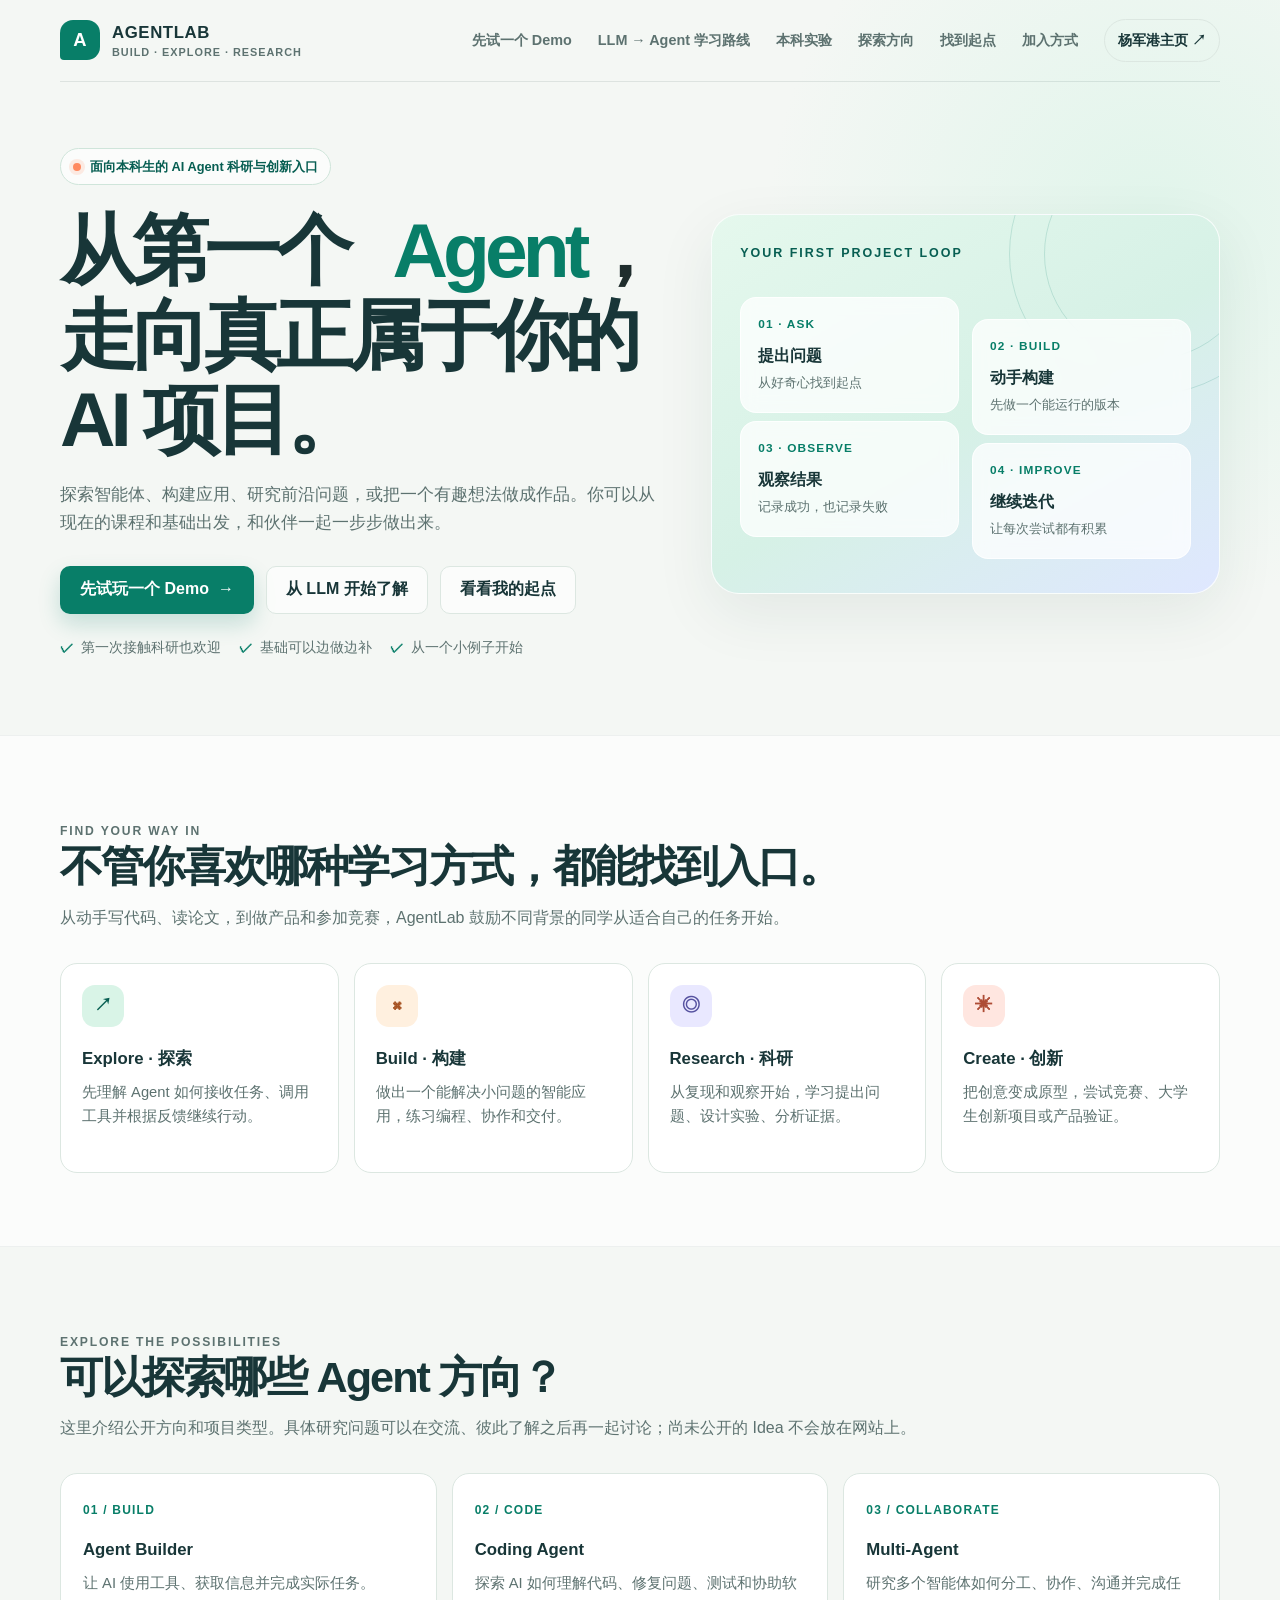
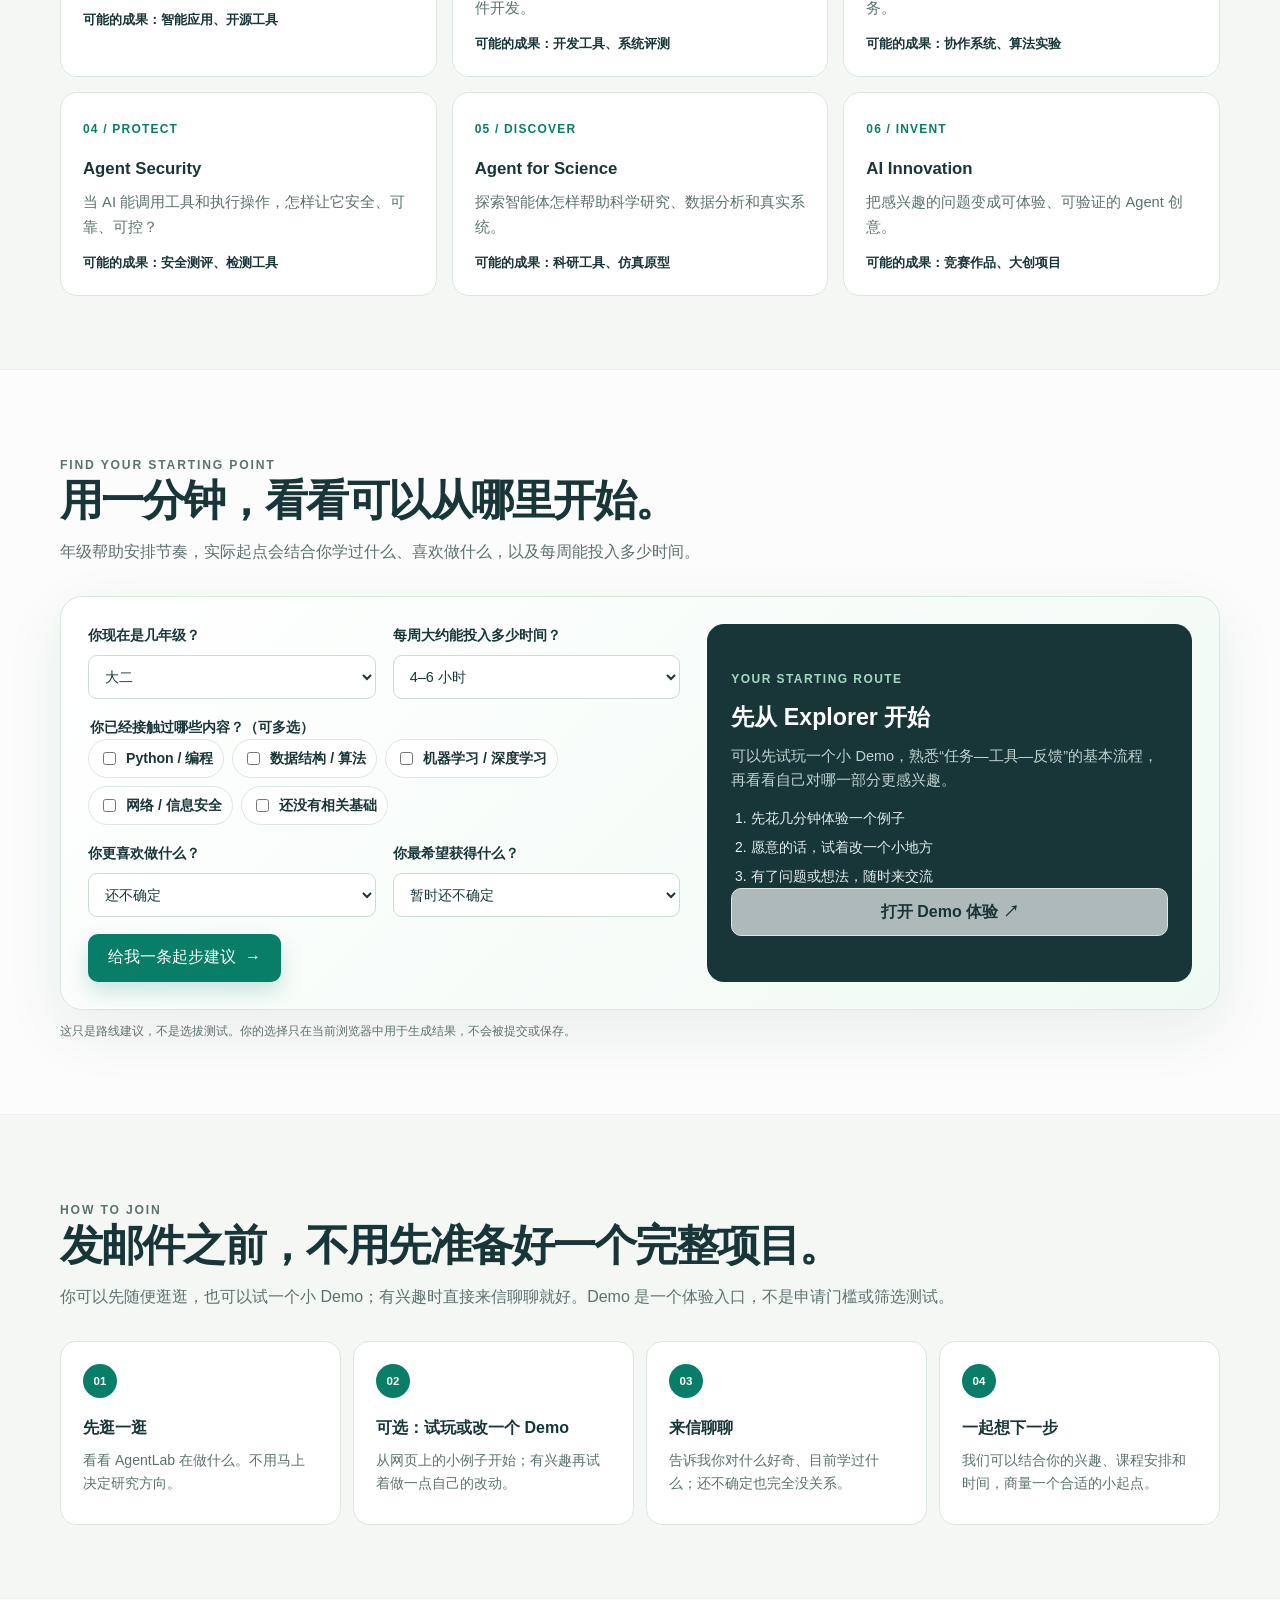
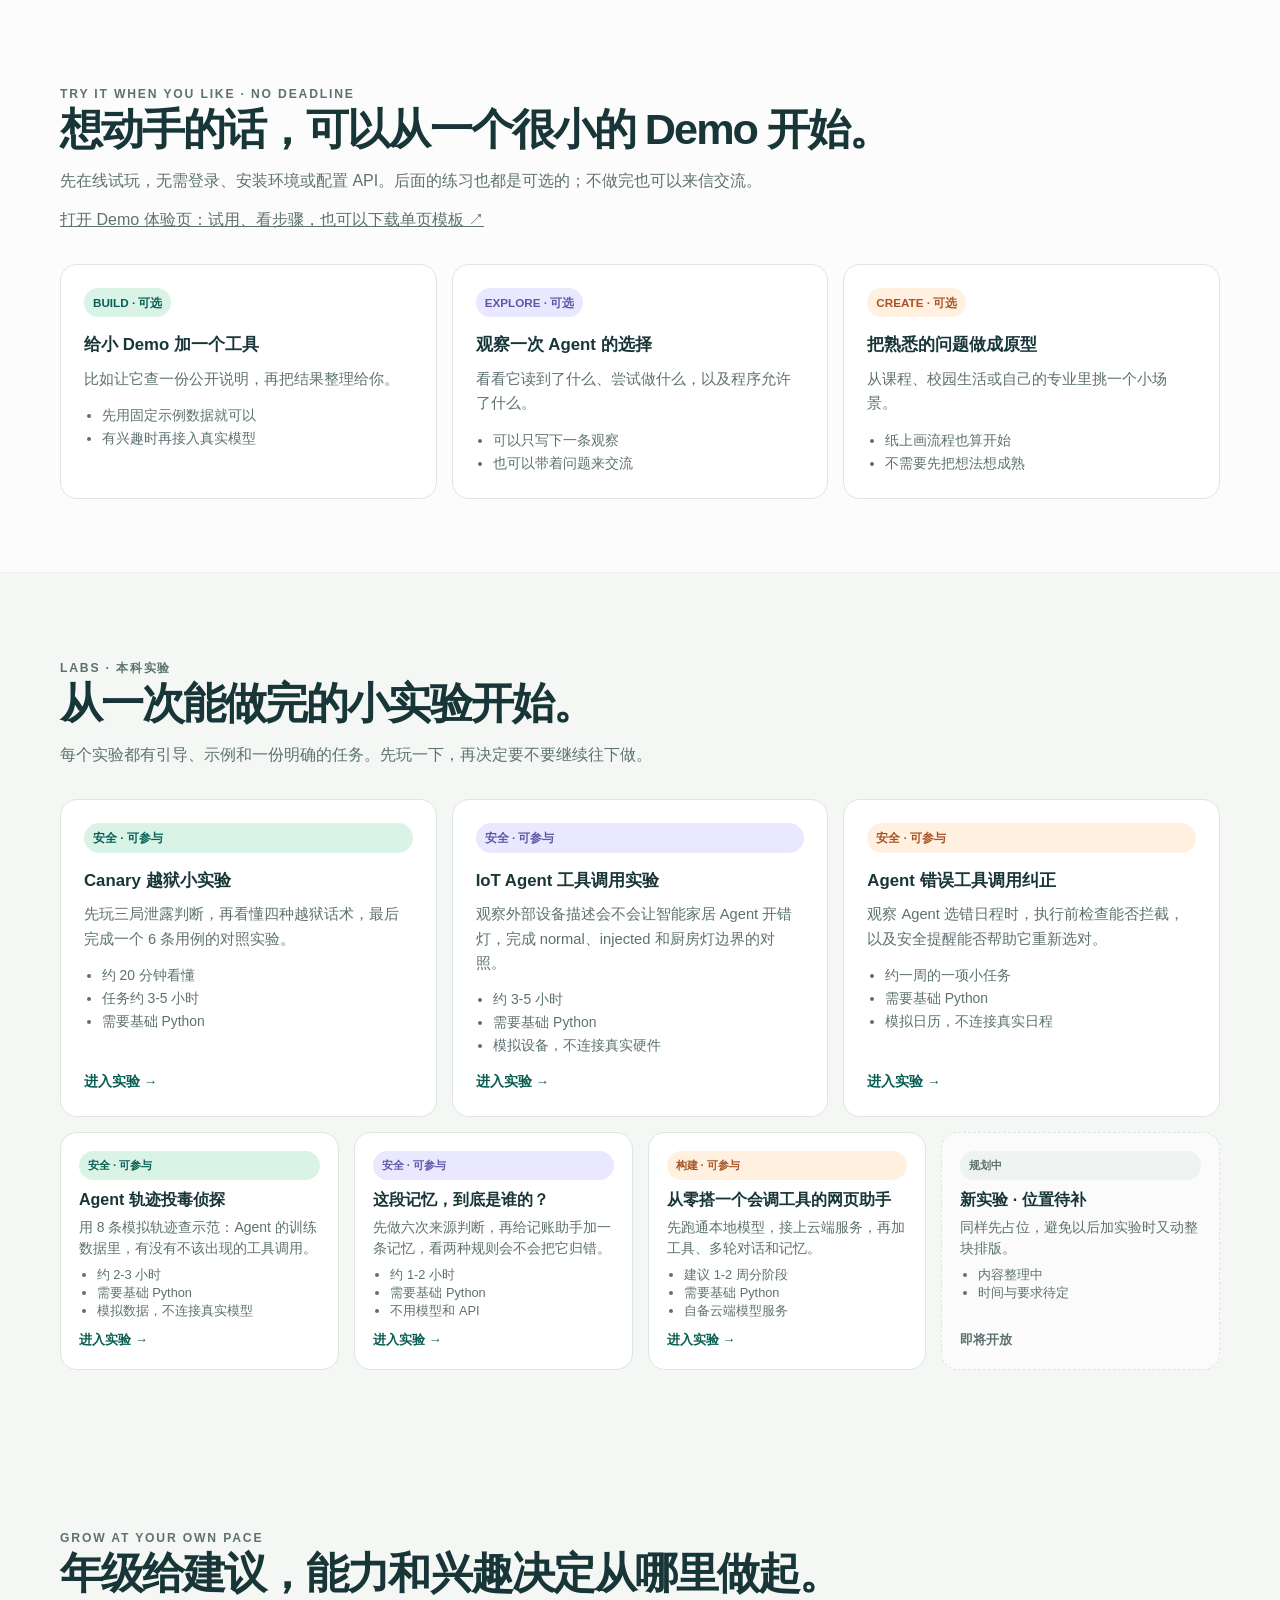
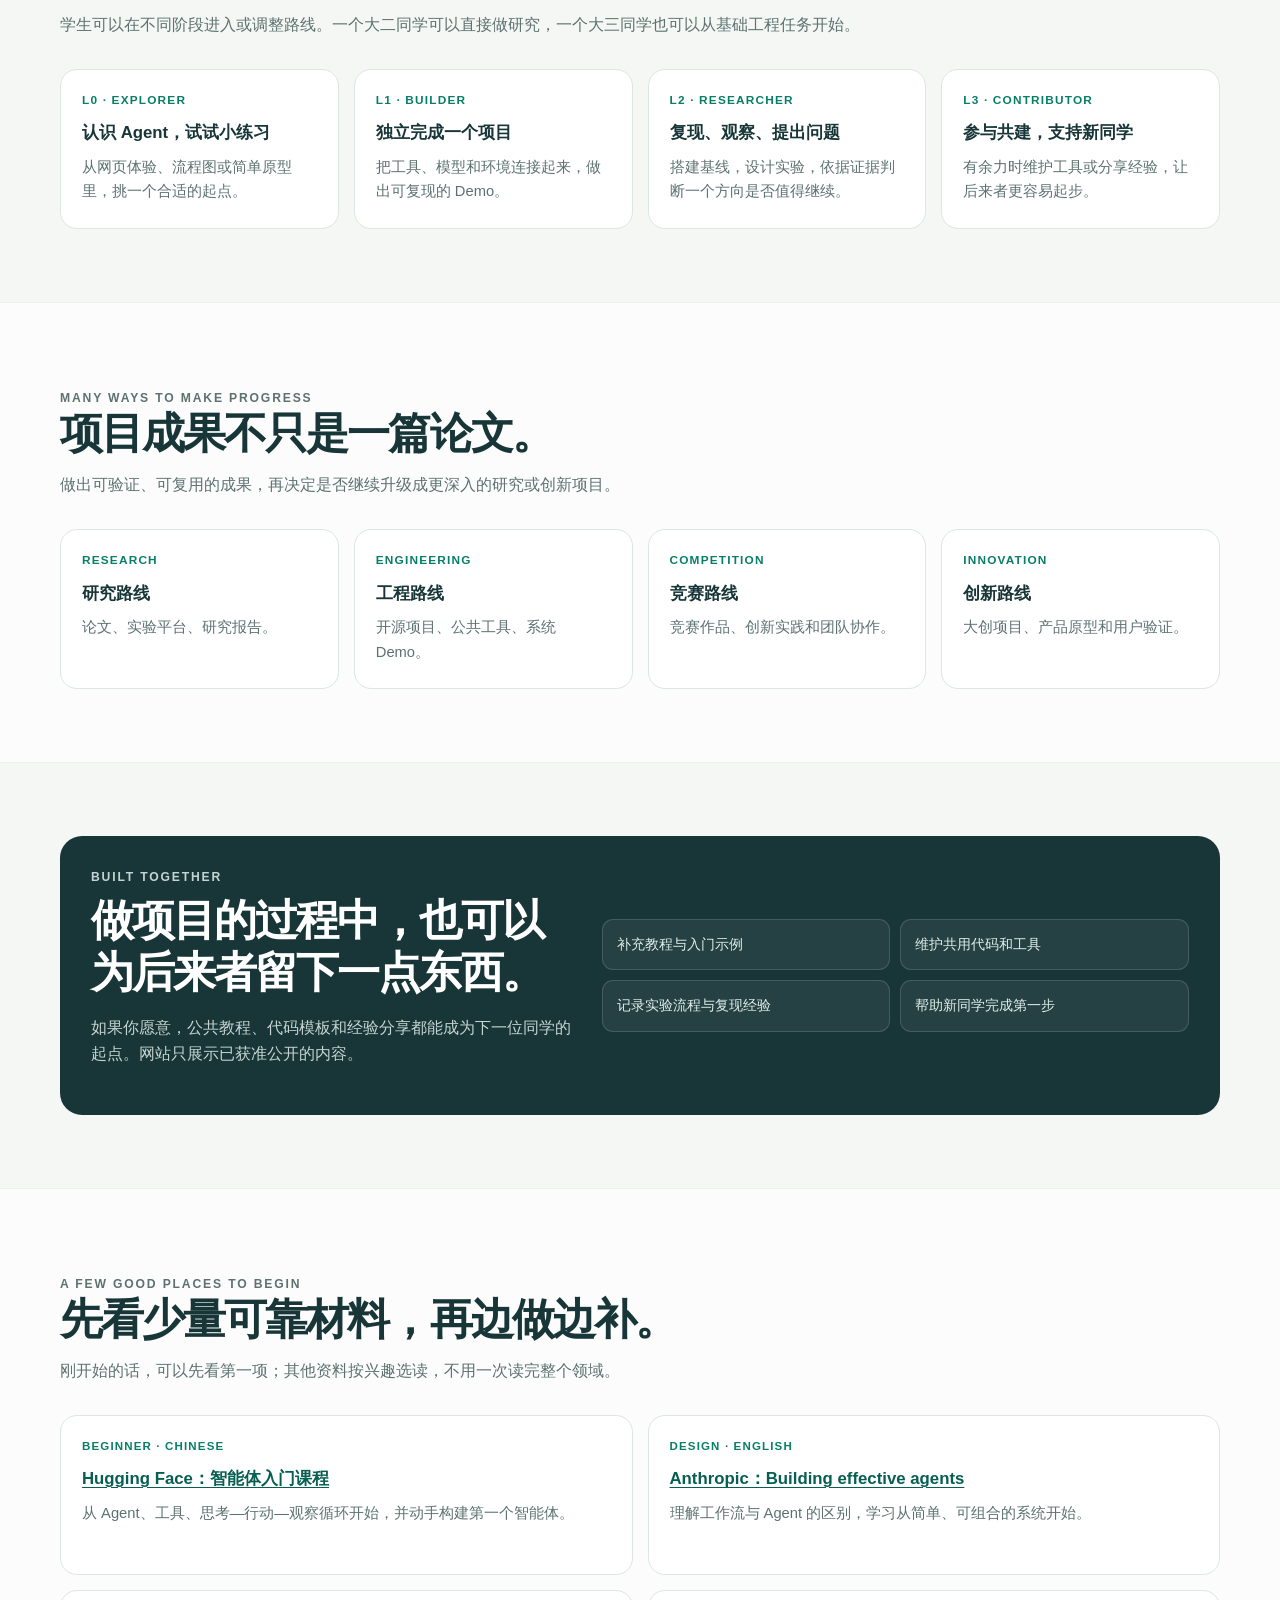
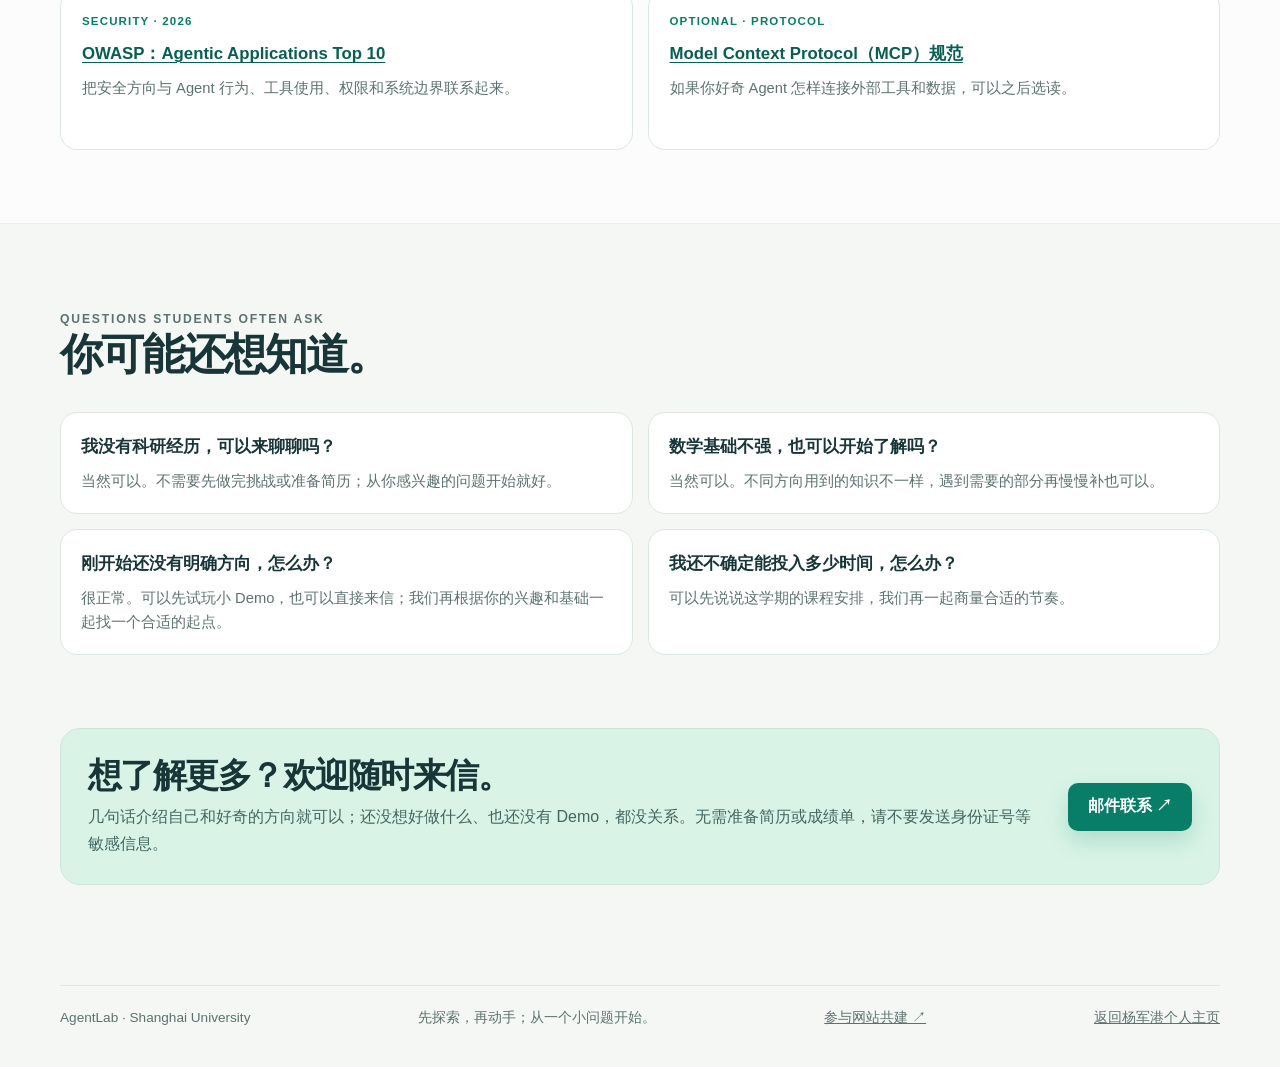
==== commit fac7ced2: "Add Hanxiao's task" ====
--- a/agentlab/index.html
+++ b/agentlab/index.html
@@ -629,16 +629,17 @@
                         <span class="lab-cta">进入实验 →</span>
                     </a>
 
-                    <article class="challenge-card lab-card lab-placeholder">
-                        <span class="tag">规划中</span>
-                        <h3>新实验 · 位置待补</h3>
-                        <p>已经预留这一格，等下一份实验材料定稿后直接替换卡片内容。</p>
+                    <a class="challenge-card lab-card" href="../labs/MiniAgentLab/index.html">
+                        <span class="tag">构建 · 可参与</span>
+                        <h3>从零搭一个会调工具的网页助手</h3>
+                        <p>先跑通本地模型，接上云端服务，再加工具、多轮对话和记忆。</p>
                         <ul>
-                            <li>内容整理中</li>
-                            <li>时间与要求待定</li>
+                            <li>建议 1-2 周分阶段</li>
+                            <li>需要基础 Python</li>
+                            <li>自备云端模型服务</li>
                         </ul>
-                        <span class="lab-cta">即将开放</span>
-                    </article>
+                        <span class="lab-cta">进入实验 →</span>
+                    </a>
 
                     <article class="challenge-card lab-card lab-placeholder">
                         <span class="tag">规划中</span>
